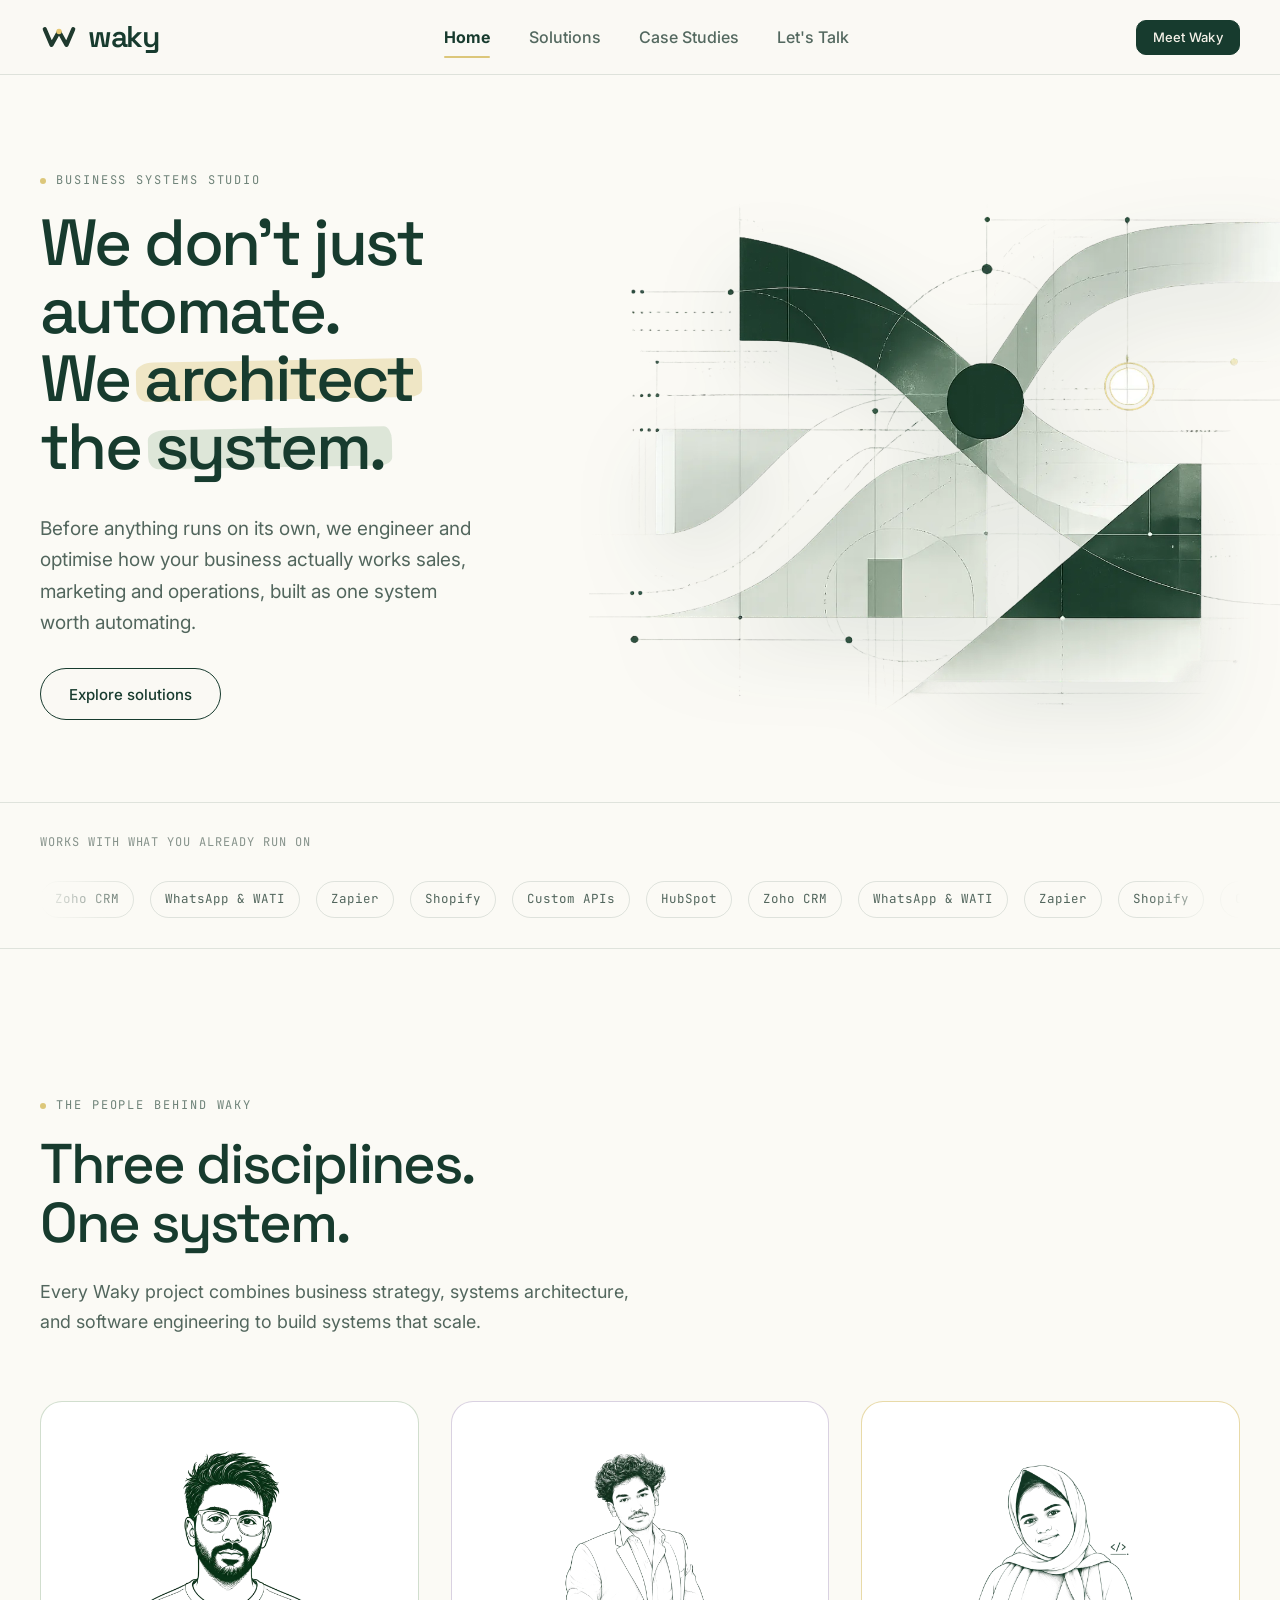
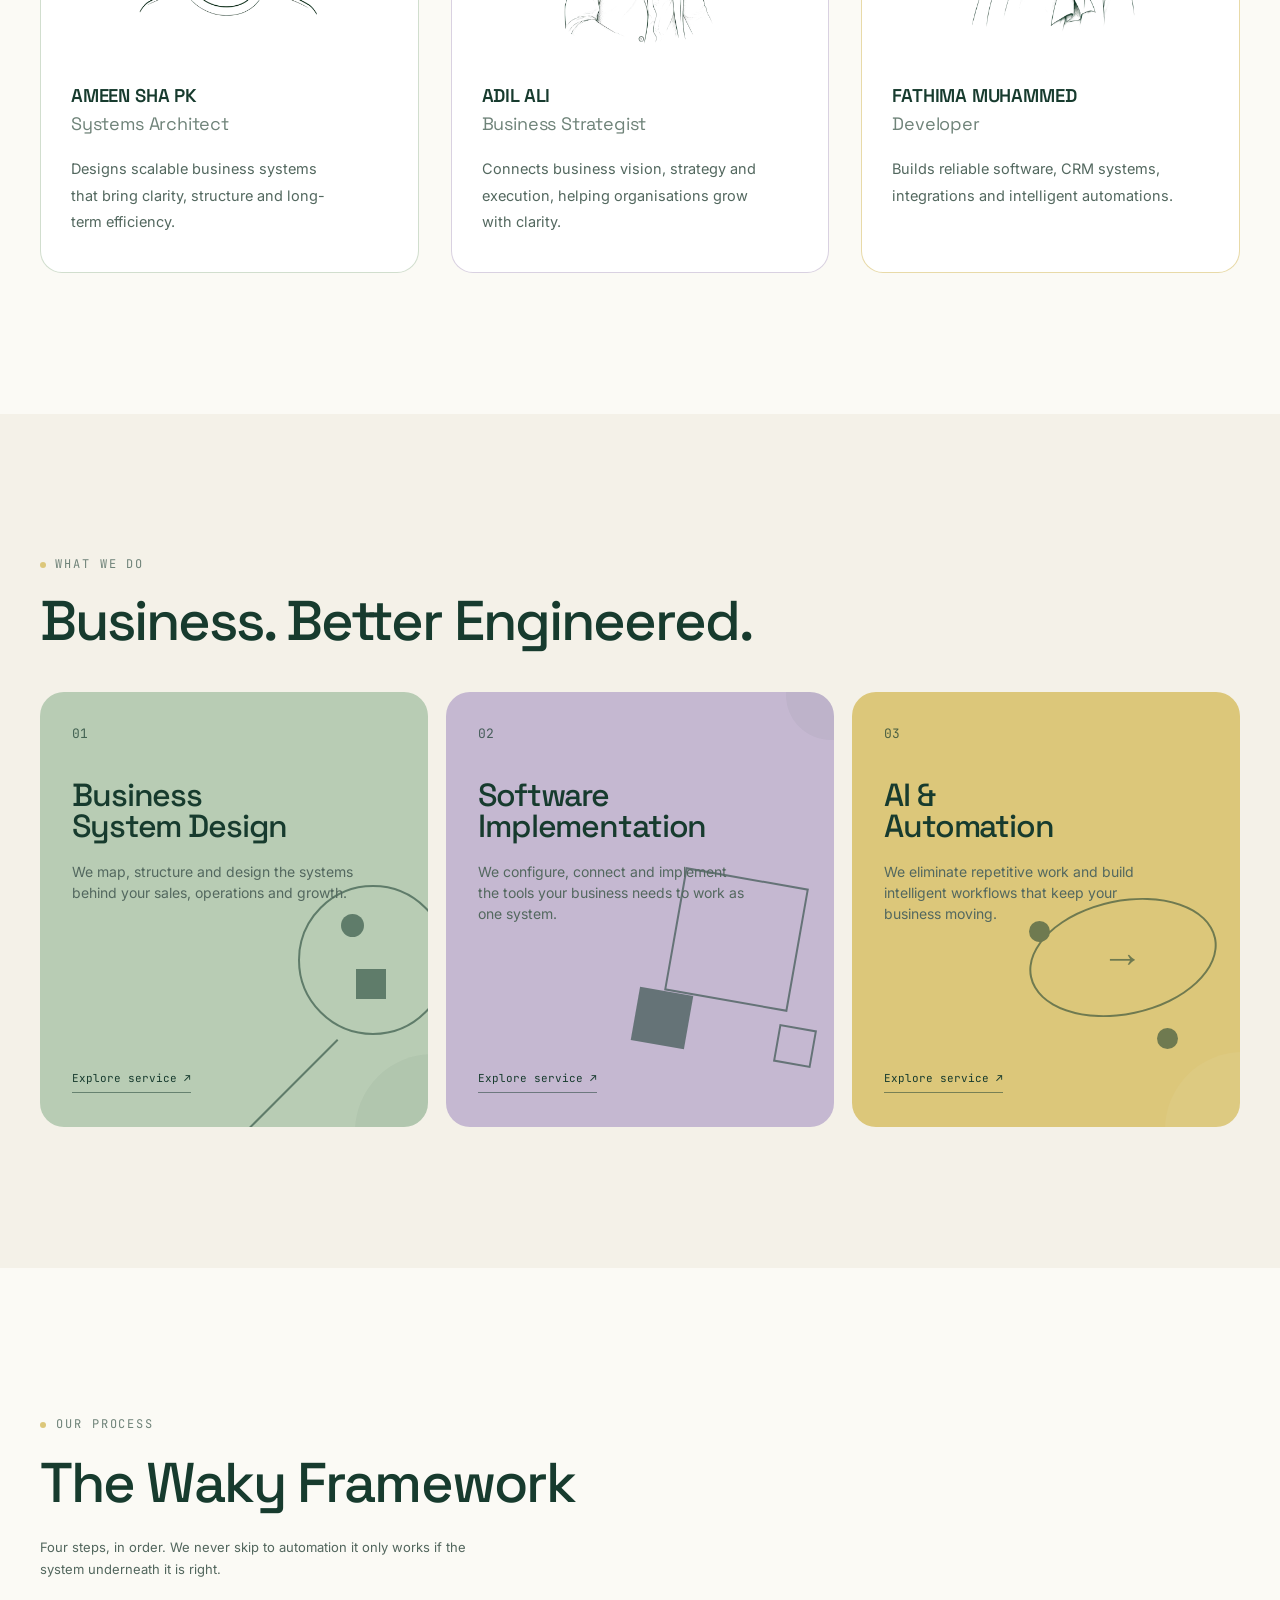
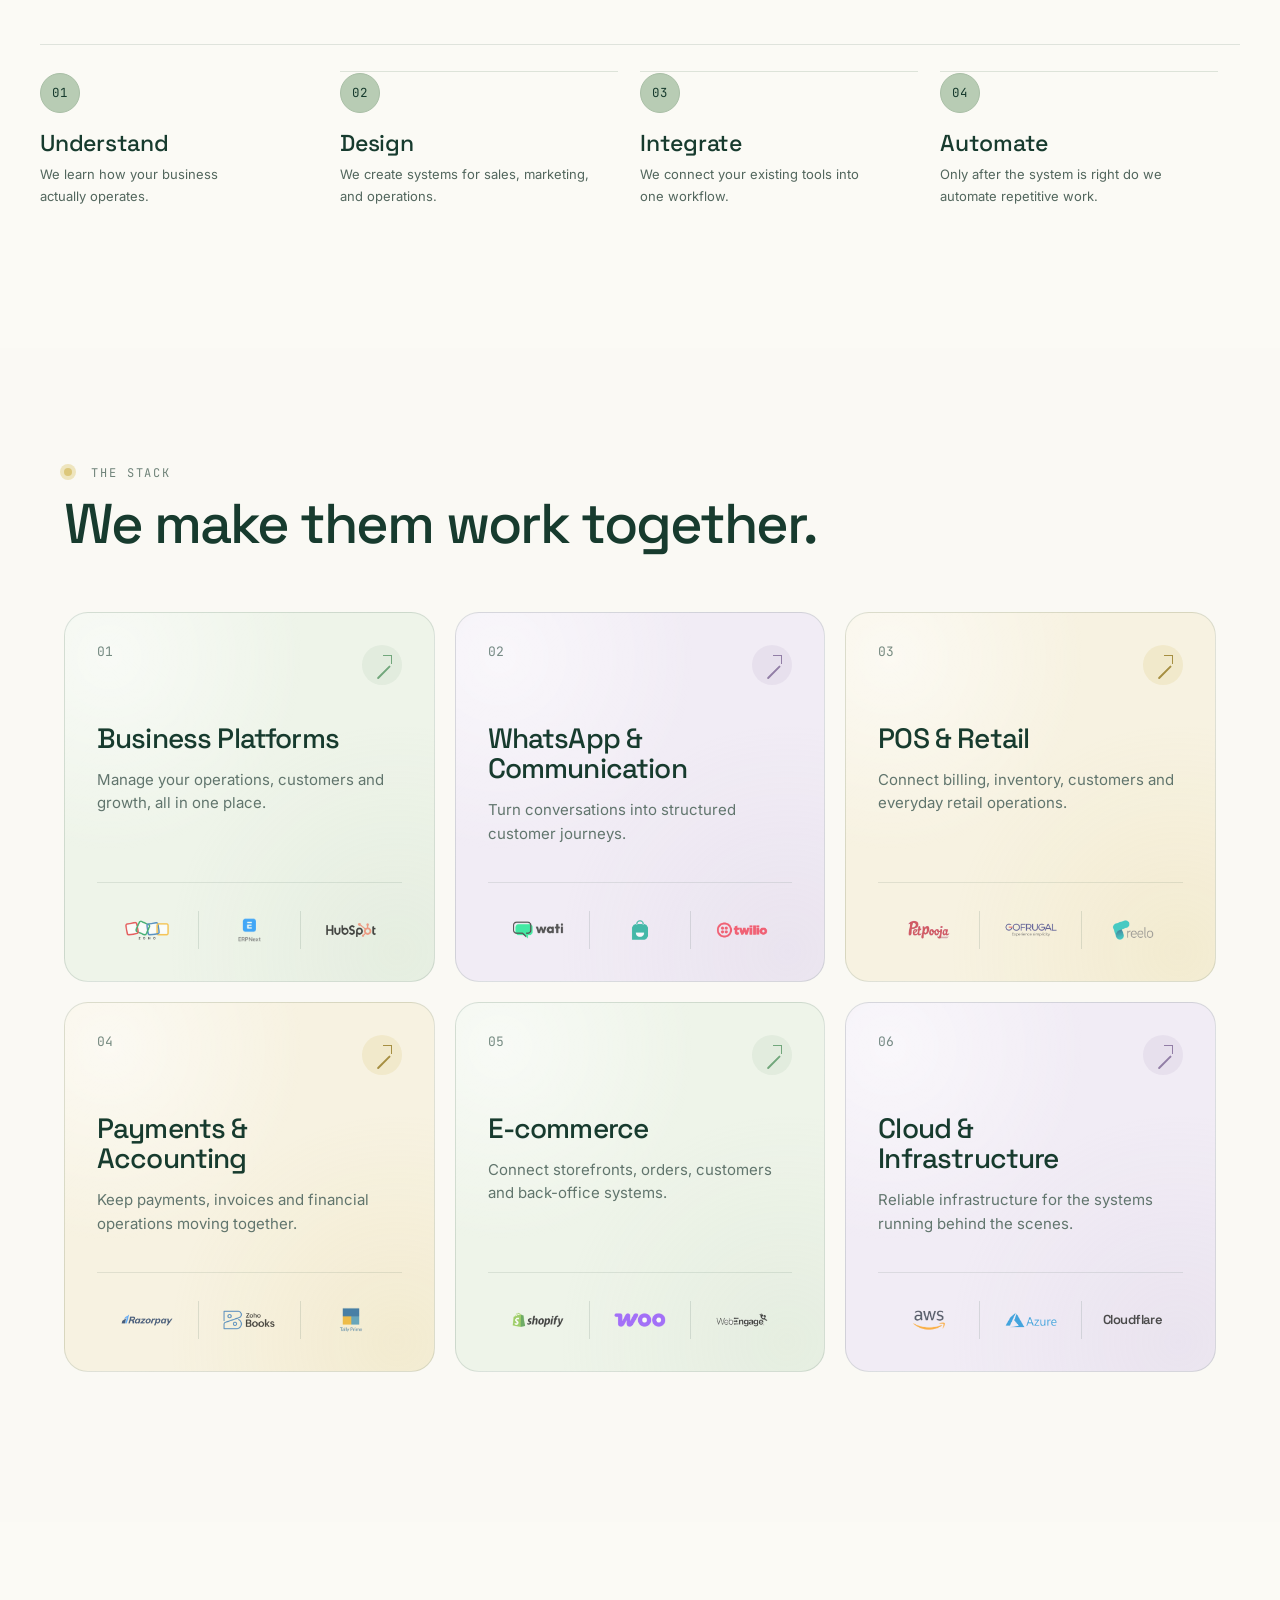
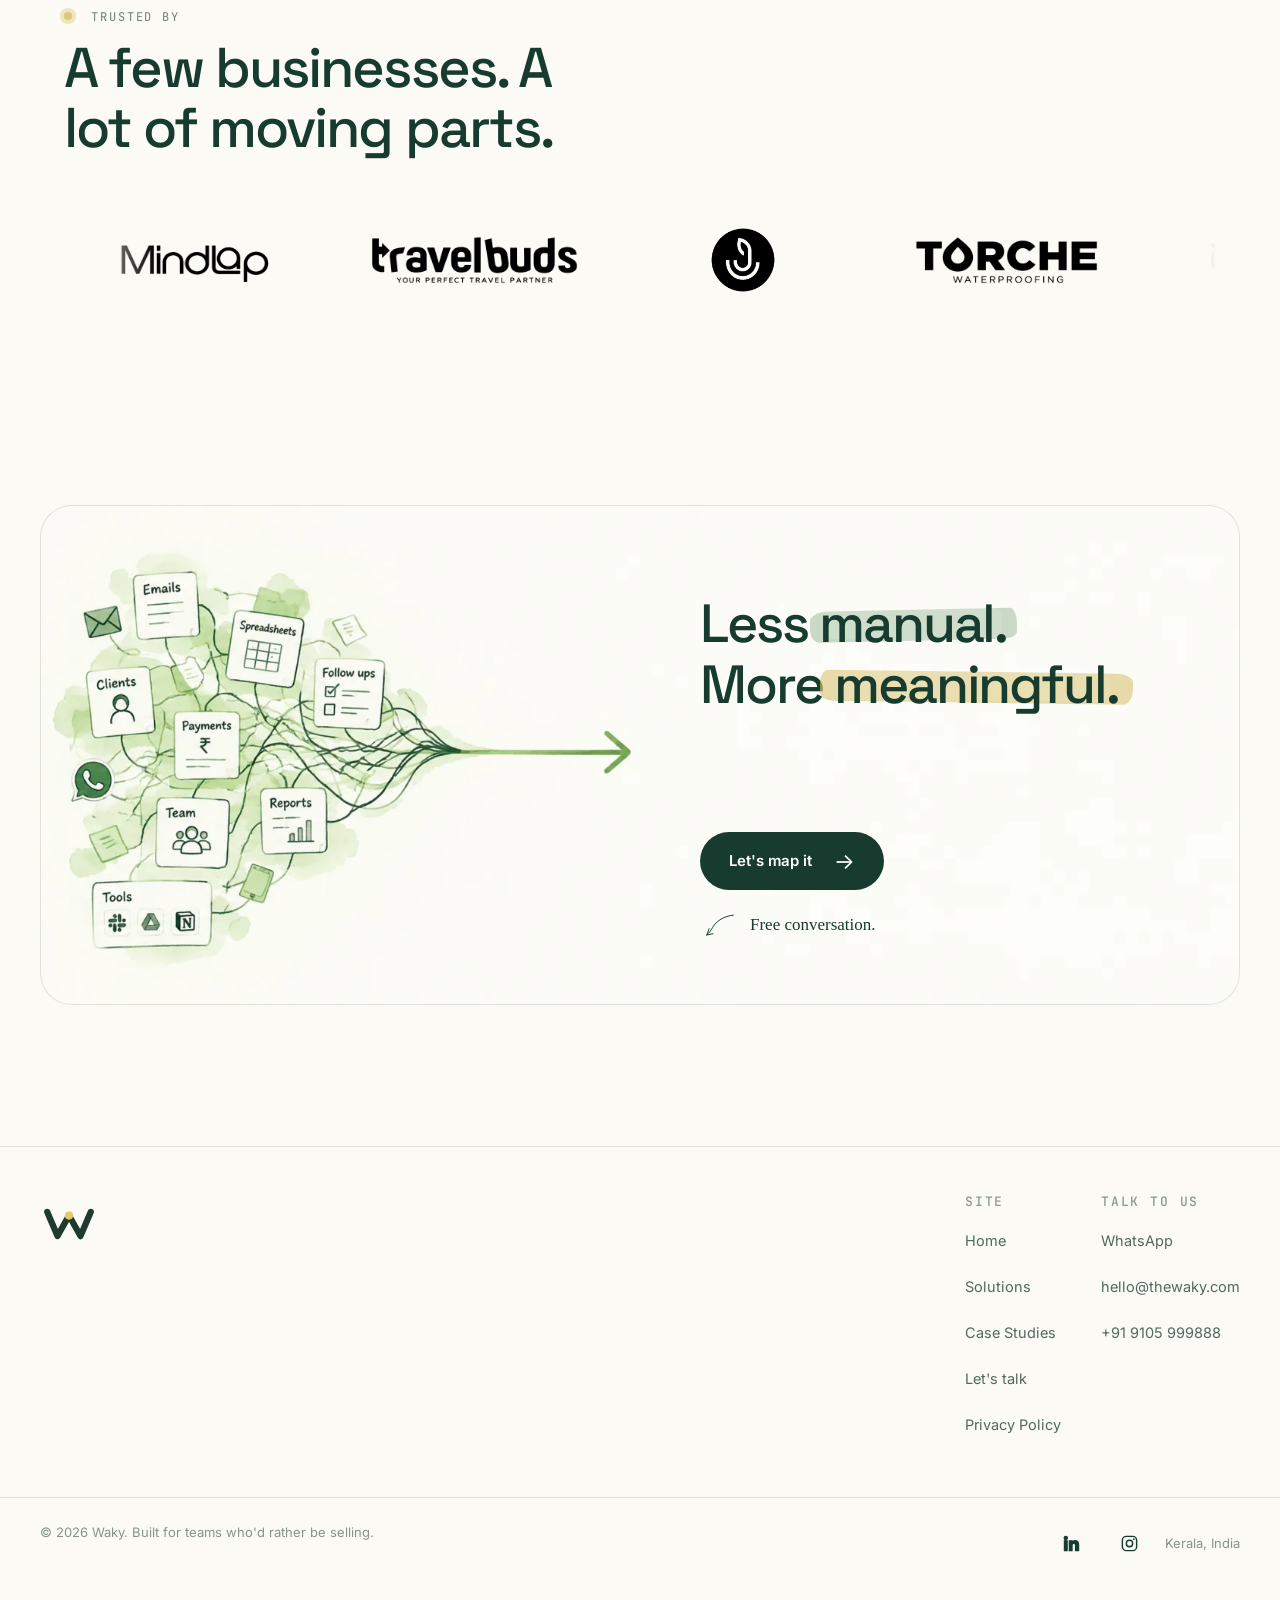
==== index.html @ 1989c5c1 "Use the homepage header and footer on every page Case Studies, Services, the WhatsApp page and the s" ====
<!DOCTYPE html>
<html lang="en">

<head>
<meta charset="UTF-8">
<meta name="viewport" content="width=device-width, initial-scale=1.0">

<title>Waky | Sales & Business Automation</title>

<meta name="description"
content="Waky designs CRM, WhatsApp and workflow automation systems that connect sales, operations and finance.">

<link rel="canonical" href="https://thewaky.com/">
<meta name="theme-color" content="#FCFBF7">
<meta property="og:type" content="website">
<meta property="og:site_name" content="Waky">
<meta property="og:title" content="Waky | Sales & Business Automation">
<meta property="og:description" content="Waky designs CRM, WhatsApp and workflow automation systems that connect sales, operations and finance.">
<meta property="og:url" content="https://thewaky.com/">
<meta property="og:image" content="https://thewaky.com/abc.webp">
<meta name="twitter:card" content="summary_large_image">
<link rel="icon" type="image/svg+xml" href="logo.svg">

<link rel="preconnect" href="https://fonts.googleapis.com">

<link href="https://fonts.googleapis.com/css2?family=Space+Grotesk:wght@500;600;700&family=Inter:wght@400;500;600&family=JetBrains+Mono:wght@400;500&display=swap"
rel="stylesheet">

<link rel="stylesheet" href="styles.css">

<script type="application/ld+json">
{
  "@context": "https://schema.org",
  "@type": "WebSite",
  "name": "Waky",
  "url": "https://thewaky.com/"
}
</script>

<script type="application/ld+json">
{
  "@context": "https://schema.org",
  "@type": "Organization",
  "name": "Waky",
  "url": "https://thewaky.com/",
  "logo": "https://thewaky.com/logo.svg"
}
</script>

<script async src="https://www.googletagmanager.com/gtag/js?id=G-2G8WQ6XJQY"></script>
<script>
  window.dataLayer = window.dataLayer || [];
  function gtag(){dataLayer.push(arguments);}
  gtag('js', new Date());
  gtag('config', 'G-2G8WQ6XJQY');
</script>
</head>


<body>

<header class="site">

  <div class="wrap nav">

    <a href="index.html" class="brand">

      <svg viewBox="0 0 48 48">

        <path
          d="M6 14 L14.5 34 L24 17 L33.5 34 L42 14"
          fill="none"
          stroke="#1F3A2E"
          stroke-width="5.2"
          stroke-linecap="round"
          stroke-linejoin="round"
        />

        <circle
          cx="24"
          cy="17"
          r="3.4"
          fill="#E7C873"
        />

      </svg>

      <span>waky</span>

    </a>


    <nav class="nav-links" aria-label="Main navigation">

      <a href="index.html">Home</a>

      <a href="services.html">Solutions</a>
      <a href="case-studies.html">Case Studies</a>

      <a href="contact.html">Let's Talk</a>

    </nav>


    <div class="nav-cta">

      <a
        class="btn btn-primary btn-sm"
        href="contact.html"
      >
        Meet Waky
      </a>

    </div>

  </div>

</header>


<main>


<!-- HERO -->

<section class="hero">

  <div class="wrap hero-grid">

    <div>

      <div class="eyebrow">
        Business systems studio
      </div>


      <h1 class="hero-title">
  We don’t just<br>
  automate.<br>
  We <span class="paint paint-yellow">architect</span> the<br>
  <span class="paint paint-green">system.</span>
</h1>



      <p class="lede">

        Before anything runs on its own, we engineer and optimise how your
        business actually works  sales, marketing and operations, built as
        one system worth automating.

      </p>


      <div class="hero-actions">

        <a
          class="btn btn-primary"
          href="services.html"
        >
          Explore solutions
        </a>

      </div>

    </div>


    <div class="hero-art">

      <img
        src="abc.webp"
        alt="Business Systems Blueprint" width="1200" height="893" fetchpriority="high">

    </div>

  </div>

</section>



<!-- TOOLS STRIP -->

<div class="strip">

  <div class="wrap strip-inner">

    <span class="strip-label">
      Works with what you already run on
    </span>


    <div class="logo-strip">

      <div class="logo-track">

        <span class="pill">Zoho CRM</span>
        <span class="pill">WhatsApp &amp; WATI</span>
        <span class="pill">Zapier</span>
        <span class="pill">Shopify</span>
        <span class="pill">Custom APIs</span>
        <span class="pill">HubSpot</span>

        <span class="pill">Zoho CRM</span>
        <span class="pill">WhatsApp &amp; WATI</span>
        <span class="pill">Zapier</span>
        <span class="pill">Shopify</span>
        <span class="pill">Custom APIs</span>
        <span class="pill">HubSpot</span>

      </div>

    </div>

  </div>

</div>


<!-- TEAM -->

<section>

  <div class="wrap">

    <div class="section-head">

      <div class="eyebrow">
        The people behind Waky
      </div>


      <h2>
        Three disciplines.
        <br>
        One system.
      </h2>


      <p>
        Every Waky project combines business strategy, systems architecture,
        and software engineering to build systems that scale.
      </p>

    </div>


    <div class="cards-3">


      <div class="card">

        <div class="avatar">

          <img
            src="ameen archi.webp"
            alt="Ameen Sha PK" width="800" height="800" loading="lazy" decoding="async">

        </div>

        <h3>AMEEN SHA PK</h3>

        <h4>Systems Architect</h4>

        <p>
          Designs scalable business systems that bring clarity,
          structure and long-term efficiency.
        </p>

      </div>



      <div class="card">

        <div class="avatar">

          <img
            src="ADHIL.webp"
            alt="Adhil Ali" width="800" height="800" loading="lazy" decoding="async">

        </div>

        <h3>ADIL ALI</h3>

        <h4>Business Strategist</h4>

        <p>
          Connects business vision, strategy and execution,
          helping organisations grow with clarity.
        </p>

      </div>



      <div class="card">

        <div class="avatar">

          <img
            src="Fathimadev.webp"
            alt="Fathima Muhammed"
            style="transform:scale(1.08);" width="800" height="800" loading="lazy" decoding="async">

        </div>

        <h3>FATHIMA MUHAMMED</h3>

        <h4>Developer</h4>

        <p>
          Builds reliable software, CRM systems,
          integrations and intelligent automations.
        </p>

      </div>


    </div>

  </div>

</section>


  <!-- WAKY SERVICES -->
<section id="waky-services">

  <div class="waky-services-wrap">

    <div class="waky-services-intro">
      <div class="waky-services-eyebrow">
        <span></span>
        WHAT WE DO
      </div>

      <h2>Business. Better Engineered.</h2>
    </div>


    <div class="waky-services-grid">

      <!-- 01 -->
      <a href="services.html#system-design"
         class="waky-service-card waky-service-green">

        <div class="waky-service-number">01</div>

        <div class="waky-service-content">
          <h3>Business<br>System Design</h3>

          <p>
            We map, structure and design the systems
            behind your sales, operations and growth.
          </p>

          <span class="waky-service-link">
            Explore service ↗
          </span>
        </div>

        <div class="waky-service-art">
          <i class="waky-circle"></i>
          <i class="waky-circle-dot"></i>
          <i class="waky-square waky-square-one"></i>
          <i class="waky-line waky-line-one"></i>
          <i class="waky-corner-circle"></i>
        </div>

      </a>


      <!-- 02 -->
      <a href="services.html#software"
         class="waky-service-card waky-service-purple">

        <div class="waky-service-number">02</div>

        <div class="waky-service-content">
          <h3>Software<br>Implementation</h3>

          <p>
            We configure, connect and implement the
            tools your business needs to work as one system.
          </p>

          <span class="waky-service-link">
            Explore service ↗
          </span>
        </div>

        <div class="waky-service-art">
          <i class="waky-outline-square"></i>
          <i class="waky-filled-square"></i>
          <i class="waky-small-outline"></i>
          <i class="waky-purple-circle"></i>
        </div>

      </a>


      <!-- 03 -->
      <a href="services.html#automation"
         class="waky-service-card waky-service-gold">

        <div class="waky-service-number">03</div>

        <div class="waky-service-content">
          <h3>AI &amp;<br>Automation</h3>

          <p>
            We eliminate repetitive work and build
            intelligent workflows that keep your business moving.
          </p>

          <span class="waky-service-link">
            Explore service ↗
          </span>
        </div>

        <div class="waky-service-art">
          <i class="waky-orbit"></i>
          <i class="waky-orbit-dot-one"></i>
          <i class="waky-orbit-dot-two"></i>
          <i class="waky-arrow">→</i>
          <i class="waky-gold-corner"></i>
        </div>

      </a>

    </div>

  </div>

</section>

<!-- PROCESS -->

<section class="framework-section">

  <div class="wrap">

    <div class="section-head">

      <div class="eyebrow">
        Our process
      </div>

      <h2>
        The Waky Framework
      </h2>

      <p>
        Four steps, in order. We never skip to automation  
        it only works if the system underneath it is right.
      </p>

    </div>


    <div class="framework-row">


      <div class="fw-step">

        <div class="fw-num">01</div>

        <h3>Understand</h3>

        <p>
          We learn how your business actually operates.
        </p>

      </div>


      <div class="fw-step">

        <div class="fw-num">02</div>

        <h3>Design</h3>

        <p>
          We create systems for sales, marketing, and operations.
        </p>

      </div>


      <div class="fw-step">

        <div class="fw-num">03</div>

        <h3>Integrate</h3>

        <p>
          We connect your existing tools into one workflow.
        </p>

      </div>


      <div class="fw-step">

        <div class="fw-num">04</div>

        <h3>Automate</h3>

        <p>
          Only after the system is right do we automate repetitive work.
        </p>

      </div>


    </div>

  </div>

</section>



<!-- =========================================================
     THE STACK
     ========================================================= -->

<section class="stack-section">

  <div class="wrap">

    <!-- Section heading -->
    <div class="stack-heading">

      <p class="stack-eyebrow">
        THE STACK
      </p>

      <h2>
        We make them work together. 
      </h2>

    </div>


    <!-- Cards -->
    <div class="stack-grid">


      <!-- =====================================================
           01   BUSINESS PLATFORMS
           ===================================================== -->

      <article class="stack-card stack-card-green">

        <a class="stack-card-link" href="business-apps.html" aria-label="Explore Business Platforms"></a>

        <div class="stack-card-top">

          <span class="stack-number">
            01
          </span>

          <span class="stack-doodle" aria-hidden="true"></span>

        </div>


        <div class="stack-card-content">

          <h3>
            Business Platforms
          </h3>

          <p>
            Manage your operations, customers and growth,  all in one place.
          </p>

        </div>


        <div class="stack-logos">

          <div class="stack-logo">
            <img
              src="assets/zoho-logo.webp"
              alt="Zoho" width="400" height="200" loading="lazy" decoding="async">
          </div>

          <div class="stack-logo">
            <img
              src="assets/erpnext-logo.webp"
              alt="ERPNext" width="400" height="200" loading="lazy" decoding="async">
          </div>

          <div class="stack-logo">
            <img
              src="assets/hubspot-logo.webp"
              alt="HubSpot" width="400" height="200" loading="lazy" decoding="async">
          </div>

        </div>

      </article>



      <!-- =====================================================
           02   WHATSAPP & COMMUNICATION
           ===================================================== -->

      <article class="stack-card stack-card-lavender">

        <a class="stack-card-link" href="whatsapp-automation.html" aria-label="Explore WhatsApp and Communication"></a>

        <div class="stack-card-top">

          <span class="stack-number">
            02
          </span>

          <span class="stack-doodle" aria-hidden="true"></span>

        </div>


        <div class="stack-card-content">

          <h3>
            WhatsApp &amp;<br>
            Communication
          </h3>

          <p>
            Turn conversations into structured customer journeys.
          </p>

        </div>


        <div class="stack-logos">

          <div class="stack-logo">
            <img
              src="assets/wati.webp"
              alt="WATI" width="400" height="200" loading="lazy" decoding="async">
          </div>

          <div class="stack-logo">
            <img
              src="assets/interakt.webp"
              alt="Interakt" width="400" height="200" loading="lazy" decoding="async">
          </div>

          <div class="stack-logo">
            <img
              src="assets/twilio.webp"
              alt="Twilio" width="400" height="200" loading="lazy" decoding="async">
          </div>

        </div>

      </article>



      <!-- =====================================================
           03   POS & RETAIL
           ===================================================== -->

      <article class="stack-card stack-card-gold">

        <a class="stack-card-link" href="business-apps.html" aria-label="Explore POS and Retail"></a>

        <div class="stack-card-top">

          <span class="stack-number">
            03
          </span>

          <span class="stack-doodle" aria-hidden="true"></span>

        </div>


        <div class="stack-card-content">

          <h3>
            POS &amp; Retail
          </h3>

          <p>
            Connect billing, inventory, customers and everyday retail operations.
          </p>

        </div>


        <div class="stack-logos">

          <div class="stack-logo">
            <img
              src="assets/petpooja.webp"
              alt="Petpooja" width="400" height="200" loading="lazy" decoding="async">
          </div>

          <div class="stack-logo">
            <img
              src="assets/gofrugal.webp"
              alt="GoFrugal" width="400" height="200" loading="lazy" decoding="async">
          </div>

          <div class="stack-logo">
            <img
              src="assets/reelo.webp"
              alt="Reelo" width="400" height="200" loading="lazy" decoding="async">
          </div>

        </div>

      </article>



      <!-- =====================================================
           04   PAYMENTS & ACCOUNTING
           ===================================================== -->

      <article class="stack-card stack-card-gold">

        <a class="stack-card-link" href="finance-accounting.html" aria-label="Explore Payments and Accounting"></a>

        <div class="stack-card-top">

          <span class="stack-number">
            04
          </span>

          <span class="stack-doodle" aria-hidden="true"></span>

        </div>


        <div class="stack-card-content">

          <h3>
            Payments &amp;<br>
            Accounting
          </h3>

          <p>
            Keep payments, invoices and financial operations moving together.
          </p>

        </div>


        <div class="stack-logos">

          <div class="stack-logo">
            <img
              src="assets/razorpay.webp"
              alt="Razorpay" width="400" height="200" loading="lazy" decoding="async">
          </div>

          <div class="stack-logo">
            <img
              src="assets/zohobooks.webp"
              alt="Zoho Books" width="400" height="200" loading="lazy" decoding="async">
          </div>

          <div class="stack-logo">
            <img
              src="assets/tallyprime.webp"
              alt="TallyPrime" width="400" height="200" loading="lazy" decoding="async">
          </div>

        </div>

      </article>



      <!-- =====================================================
           05   E-COMMERCE
           ===================================================== -->

      <article class="stack-card stack-card-green">

        <a class="stack-card-link" href="business-apps.html" aria-label="Explore E-commerce"></a>

        <div class="stack-card-top">

          <span class="stack-number">
            05
          </span>

          <span class="stack-doodle" aria-hidden="true"></span>

        </div>


        <div class="stack-card-content">

          <h3>
            E-commerce
          </h3>

          <p>
            Connect storefronts, orders, customers and back-office systems.
          </p>

        </div>


        <div class="stack-logos">

          <div class="stack-logo">
            <img
              src="assets/shopify.webp"
              alt="Shopify" width="400" height="200" loading="lazy" decoding="async">
          </div>

          <div class="stack-logo">
            <img
              src="assets/woo.webp"
              alt="Woo" width="400" height="200" loading="lazy" decoding="async">
          </div>

          <div class="stack-logo">
            <img
              src="assets/webengage.webp"
              alt="WebEngage" width="400" height="200" loading="lazy" decoding="async">
          </div>

        </div>

      </article>



      <!-- =====================================================
           06   CLOUD & INFRASTRUCTURE
           ===================================================== -->

      <article class="stack-card stack-card-lavender">

        <a class="stack-card-link" href="integrations-apis.html" aria-label="Explore Cloud and Infrastructure"></a>

        <div class="stack-card-top">

          <span class="stack-number">
            06
          </span>

          <span class="stack-doodle" aria-hidden="true"></span>

        </div>


        <div class="stack-card-content">

          <h3>
            Cloud &amp;<br>
            Infrastructure
          </h3>

          <p>
            Reliable infrastructure for the systems running behind the scenes.
          </p>

        </div>


        <div class="stack-logos">

          <div class="stack-logo">
            <img
              src="assets/aws.webp"
              alt="AWS" width="400" height="200" loading="lazy" decoding="async">
          </div>

          <div class="stack-logo">
            <img
              src="assets/azure.webp"
              alt="Microsoft Azure" width="400" height="200" loading="lazy" decoding="async">
          </div>

          <div class="stack-logo">
            <span class="stack-logo-cloudflare">Cloudflare</span>
          </div>

        </div>

      </article>

    </div>

  </div>

</section>


<!-- TRUSTED BUSINESSES -->

<section class="trusted-section">

  <div class="wrap">

    <p class="trusted-label">
  TRUSTED BY
</p>

<h2 class="trusted-title">
  A few businesses. A lot of moving parts.
</h2>

    <div class="logo-marquee">

      

       
        <div class="logo-track">

  <div class="client-logo">
    <img src="assets/mindlap.webp" alt="Mindlap" width="400" height="133" loading="lazy" decoding="async">
  </div>

  <div class="client-logo">
    <img src="assets/tarvel buds.webp" alt="Travel Buds" width="400" height="133" loading="lazy" decoding="async">
  </div>
  <div class="client-logo">
    <img src="assets/cafelogo.webp" alt="Cafe" width="400" height="133" loading="lazy" decoding="async">
  </div>

  <div class="client-logo">
    <img src="assets/torche_colour.webp" alt="Torche Waterproofing" width="400" height="133" loading="lazy" decoding="async">
  </div>

  <div class="client-logo">
    <img src="assets/brand_hackers.webp" alt="Brand Hackers" width="400" height="133" loading="lazy" decoding="async">
  </div>

  <div class="client-logo">
    <img src="assets/mindlap.webp" alt="Mindlap" width="400" height="133" loading="lazy" decoding="async">
  </div>

  <div class="client-logo">
    <img src="assets/tarvel buds.webp" alt="Travel Buds" width="400" height="133" loading="lazy" decoding="async">
  </div>
  <div class="client-logo">
    <img src="assets/cafelogo.webp" alt="Cafe" width="400" height="133" loading="lazy" decoding="async">
  </div>

  <div class="client-logo">
    <img src="assets/torche_colour.webp" alt="Torche Waterproofing" width="400" height="133" loading="lazy" decoding="async">
  </div>

  <div class="client-logo">
    <img src="assets/brand_hackers.webp" alt="Brand Hackers" width="400" height="133" loading="lazy" decoding="async">
  </div>


</div> 

      </div>

    </div>

</section>

<!-- CTA -->

<section class="cta-section">
  <div class="wrap">

    <div class="cta-card">

      <div class="cta-content">

        <h2 class="cta-title">
          <span>Less <em class="highlight-green">manual.</em></span>
          <span>More <em class="highlight-yellow">meaningful.</em></span>
        </h2>

        <div class="cta-bottom">

          <a href="contact.html" class="cta-action">
            <span>Let's map it</span>
            <span class="cta-arrow-text">→</span>
          </a>

          <div class="cta-meta">
            <svg class="cta-meta-arrow"
                 viewBox="0 0 60 45"
                 aria-hidden="true">
              <path d="M52 5 C35 7, 22 15, 15 27 C12 32, 10 36, 5 40"></path>
              <path d="M5 40 L16 38"></path>
              <path d="M5 40 L9 29"></path>
            </svg>

            <span>Free conversation.</span>
          </div>

        </div>

      </div>

    </div>

  </div>
</section>


<!-- =========================================================
     FOOTER
     ========================================================= -->

<footer class="site">

  <!-- Main footer area -->
  <div class="wrap footer-grid">

    <!-- Waky logo -->
    <div class="brand">

      <svg
        viewBox="0 0 48 48"
        width="26"
        height="26"
        aria-label="Waky"
      >
        <path
          d="M6 14 L14.5 34 L24 17 L33.5 34 L42 14"
          fill="none"
          stroke="#1F3A2E"
          stroke-width="5.2"
          stroke-linecap="round"
          stroke-linejoin="round"
        />

        <circle
          cx="24"
          cy="17"
          r="3.4"
          fill="#E7C873"
        />
      </svg>

    </div>


    <!-- Footer navigation -->
    <div class="footer-links">

      <!-- Site links -->
      <div class="footer-col">

        <h4>Site</h4>

        <a href="index.html">Home</a>

        <a href="services.html">Solutions</a>

        <a href="case-studies.html">Case Studies</a>

        <a href="contact.html">Let's talk</a>

        <a href="privacy.html">Privacy Policy</a>

      </div>


      <!-- Contact links -->
      <div class="footer-col">

        <h4>Talk to us</h4>

        <a
          data-wa-button
          data-wa-message="Hi Waky, I'd like to book a free consultation."
        >
          WhatsApp
        </a>

        <a href="mailto:hello@thewaky.com">
          hello@thewaky.com
        </a>

        <a href="tel:+919105999888">
          +91 9105 999888
        </a>

      </div>

    </div>

  </div>


  <!-- =======================================================
       FOOTER BOTTOM
       ======================================================= -->

  <div class="wrap footer-bottom">

    <!-- Copyright -->
    <span>
      © 2026 Waky. Built for teams who'd rather be selling.
    </span>


    <!-- Social links -->
    <div class="footer-socials">

      <!-- LinkedIn -->
      <a
        href="https://www.linkedin.com/company/waky-labs"
        target="_blank"
        rel="noopener noreferrer"
        aria-label="Waky on LinkedIn"
      >

        <svg
          viewBox="0 0 24 24"
          aria-hidden="true"
        >
          <path
            d="M6.5 8.5H3V21h3.5V8.5ZM4.75 3A2.05 2.05 0 1 0 4.75 7.1 2.05 2.05 0 0 0 4.75 3ZM21 13.9c0-3.75-2-5.5-4.65-5.5-2.15 0-3.1 1.18-3.65 2v-1.9H9.2V21h3.5v-6.2c0-1.63.3-3.2 2.33-3.2 2 0 2.02 1.86 2.02 3.3V21H21v-7.1Z"
          />
        </svg>

      </a>


      <!-- Instagram -->
<a
  href="https://www.instagram.com/wakylabs"
  target="_blank"
  rel="noopener noreferrer"
  aria-label="Waky on Instagram"
>
  <svg
    viewBox="0 0 24 24"
    aria-hidden="true"
  >
    <rect
      x="3"
      y="3"
      width="18"
      height="18"
      rx="5"
      fill="none"
      stroke="currentColor"
      stroke-width="1.8"
    />

    <circle
      cx="12"
      cy="12"
      r="4"
      fill="none"
      stroke="currentColor"
      stroke-width="1.8"
    />

    <circle
      cx="17.5"
      cy="6.5"
      r="1.1"
      fill="currentColor"
      stroke="none"
    />
  </svg>
</a>


    <!-- Location -->
    <span>
      Kerala, India
    </span>

  </div>
</footer>


<!-- =========================================================
     WEBSITE SCRIPT
     ========================================================= -->

<script src="script.js"></script>


</body>
</html>
---- styles.css ----
/* =========================================================
    WAKY — HOME + SHARED UI
    
    Services + Footer preserved from approved design
    ========================================================= */

  :root{
    --forest:#173B2E;
    --forest-light:#2F5641;
    --forest-soft:#557367;

    --cream:#F6F2E9;
    --sage:#B8CCB4;
    --sage-deep:#A9BFA6;
    --mauve:#C5B8D1;
    --mauve-soft:#E5DFEA;
    --gold:#DCC77A;
    --gold-soft:#EEE5BE;

    --white:#FFFFFF;
    --ink:#173B2E;
    --ink-soft:#53685F;
    --ink-faint:#87938C;
    --line:#DDE3D9;

    --display:"Space Grotesk","Helvetica Neue",Arial,sans-serif;
    --body:"Inter","Helvetica Neue",Arial,sans-serif;
    --mono:"JetBrains Mono",ui-monospace,monospace;

    --max:1290px;
    --radius:18px;
    --radius-sm:10px;
  }

  *,*::before,*::after{box-sizing:border-box}
  html{scroll-behavior:smooth}

  body{
    margin:0;
    font-family:var(--body);
    color:var(--ink);
    background:#FCFBF7;
    -webkit-font-smoothing:antialiased;
    line-height:1.55;
  }

  img,svg{display:block;max-width:100%}
  button,input,textarea,select{font:inherit}
  a{color:inherit;text-decoration:none}

  h1,h2,h3,h4{
    margin:0 0 .5em;
    font-family:var(--display);
    color:var(--forest);
    letter-spacing:-.01em;
    line-height:1.1;
  }

  p{margin:0 0 1em;color:var(--ink-soft)}

  .wrap{
    width:100%;
    max-width:var(--max);
    margin:0 auto;
    padding:0 32px;
  }

  /* ---------- Eyebrow ---------- */

  .eyebrow{
    display:inline-flex;
    align-items:center;
    gap:10px;
    margin-bottom:18px;
    font-family:var(--mono);
    font-size:12.5px;
    letter-spacing:.14em;
    text-transform:uppercase;
    color:var(--forest-soft);
  }

  .eyebrow::before{
    content:"";
    width:7px;
    height:7px;
    flex:0 0 7px;
    border-radius:50%;
    background:var(--gold);
    box-shadow:0 0 0 4px var(--gold-soft);
  }
  .hero-title .paint{
    position: relative;
    display: inline-block;
    z-index: 0;
  }

  .hero-title .paint::before{
    content:"";
    position:absolute;
    z-index:-1;

    left:-3%;
    right:-3%;
    top:52%;

    height:58%;

    transform:translateY(-50%) rotate(-1deg);

    border-radius:
      18px 8px 13px 10px /
      10px 14px 8px 12px;

    opacity:.65;
  }

  .hero-title .paint-yellow::before{
    background:rgba(220,199,122,.60);
  }

  .hero-title .paint-green::before{
    background:rgba(184,204,180,.70);
  }s


  /* ---------- Navigation ---------- */

  header.site{
    position:sticky;
    top:0;
    z-index:50;
    background:rgba(252,251,247,.90);
    backdrop-filter:blur(12px);
    -webkit-backdrop-filter:blur(12px);
    border-bottom:1px solid var(--line);
  }

  .nav{
    display:flex;
    align-items:center;
    justify-content:space-between;
    padding:24px 0;
  }

  .brand{
    display:flex;
    align-items:center;
    gap:10px;
  }

  .brand svg{
    width:52px;
    height:52px;
    flex-shrink:0;
  }

  .brand span{
    font-family:var(--display);
    font-size:40px;
    font-weight:700;
    line-height:1;
    color:var(--forest);
    letter-spacing:-.05em;
  }

  .nav-links{
    display:flex;
    align-items:center;
    gap:46px;
    font-size:19px;
    font-weight:500;
    color:var(--ink);
  }

  .nav-links a{
    position:relative;
    padding:6px 0;
    color:var(--ink-soft);
    transition:color .2s ease;
  }

  .nav-links a:hover,
  .nav-links a.active{color:var(--forest)}

  .nav-links a.active{font-weight:700}

  .nav-links a.active::after{
    content:"";
    position:absolute;
    left:0;
    right:0;
    bottom:-8px;
    height:2px;
    border-radius:2px;
    background:var(--gold);
  }

  /* ---------- Links ---------- */

  .cta-actions{
    display:flex;
    justify-content:center;
    gap:14px;
    flex-wrap:wrap;
    margin-top:28px;
  }

  .text-link{
    font-size:18px;
    font-weight:600;
    color:var(--forest);
    transition:opacity .2s ease;
  }

  .text-link:hover{opacity:.65}

  /* ---------- Hero ---------- */

  .hero{padding:84px 0 40px}

  .hero-grid{
    display:grid;
    grid-template-columns:.85fr 1.15fr;
    gap:32px;
    align-items:center;
  }

  .hero-grid>:first-child{transform:translateX(-30px)}

  .hero h1{
    max-width:none;
    font-size:clamp(36px,4.6vw,56px);
    font-weight:600;
    letter-spacing:-.02em;
  }

  .hero .lede{
    max-width:460px;
    margin-bottom:30px;
    font-size:17.5px;
  }

  .hero-actions{
    display:flex;
    gap:14px;
    flex-wrap:wrap;
    margin-bottom:34px;
  }

  .hero-note{
    font-family:var(--mono);
    font-size:12.5px;
    color:var(--ink-faint);
  }

  .hero-art{
    display:flex;
    justify-content:center;
    max-width:none;
  }

  .hero-art img{
    width:120%;
    max-width:none;
    height:auto;
    transform:translateX(40px);
  }

  .hero-actions .btn:nth-child(2){border-color:rgba(197,184,209,.72)}

  .hero-actions .btn:nth-child(2):hover{
    background:rgba(197,184,209,.14);
    border-color:var(--mauve);
  }

  /* ---------- Flow ---------- */

  .flow-card{
    position:relative;
    overflow:hidden;
    padding:30px;
    background:var(--sage);
    border:1px solid var(--sage-deep);
    border-radius:24px;
  }

  .flow-card::before{
    content:"";
    position:absolute;
    inset:0;
    background:radial-gradient(600px 260px at 90% -10%,rgba(220,199,122,.24),transparent 60%);
    pointer-events:none;
  }

  .flow-title{
    position:relative;
    z-index:1;
    margin-bottom:18px;
    font-family:var(--mono);
    font-size:11.5px;
    letter-spacing:.1em;
    text-transform:uppercase;
    color:var(--forest-soft);
  }

  .flow-path{position:relative;z-index:1}

  .flow-node{
    display:flex;
    align-items:center;
    gap:12px;
    margin-bottom:14px;
    padding:13px 16px;
    background:var(--white);
    border:1px solid var(--sage-deep);
    border-radius:var(--radius-sm);
    color:var(--forest);
    font-size:14px;
    font-weight:600;
    box-shadow:0 2px 10px rgba(31,58,46,.05);
  }

  .flow-node .dot{
    width:9px;
    height:9px;
    flex-shrink:0;
    border-radius:50%;
    background:var(--forest-soft);
  }

  .flow-node.win .dot{background:var(--gold)}

  .flow-node .tag{
    margin-left:auto;
    font-family:var(--mono);
    font-size:11px;
    font-weight:500;
    color:var(--ink-faint);
  }

  .flow-link{
    width:1.5px;
    height:18px;
    margin:0 0 0 20px;
    background:repeating-linear-gradient(var(--sage-deep) 0 4px,transparent 4px 8px);
  }

  .flow-node.wa{
    background:var(--forest);
    color:var(--white);
    border-color:var(--forest);
  }

  .flow-node.wa .tag{color:var(--sage);opacity:.75}

  .pulse{
    width:6px;
    height:6px;
    border-radius:50%;
    background:var(--gold);
    animation:pulse 1.8s ease-in-out infinite;
  }

  @keyframes pulse{
    0%,100%{transform:scale(1);opacity:1}
    50%{transform:scale(1.7);opacity:.35}
  }

  /* ---------- Tools ---------- */

  .strip{
    padding:30px 0;
    border-top:1px solid var(--line);
    border-bottom:1px solid var(--line);
  }

  .strip-inner{
    display:flex;
    align-items:center;
    justify-content:space-between;
    gap:28px;
    flex-wrap:wrap;
  }

  .strip-label{
    font-family:var(--mono);
    font-size:12px;
    letter-spacing:.08em;
    text-transform:uppercase;
    color:var(--ink-faint);
  }

  .pill-row{display:flex;gap:10px;flex-wrap:wrap}

  .pill{
    padding:7px 14px;
    border:1px solid var(--line);
    border-radius:999px;
    font-family:var(--mono);
    font-size:12.5px;
    color:var(--ink-soft);
    background:rgba(255,255,255,.32);
    transition:transform .2s ease,background .2s ease,border-color .2s ease;
  }

  .pill:hover{transform:translateY(-1px)}

  .pill-row .pill:nth-child(3n+1){
    background:rgba(184,204,180,.18);
    border-color:rgba(169,191,166,.65);
  }

  .pill-row .pill:nth-child(3n+2){
    background:rgba(197,184,209,.15);
    border-color:rgba(197,184,209,.58);
  }

  .pill-row .pill:nth-child(3n){
    background:rgba(220,199,122,.14);
    border-color:rgba(220,199,122,.56);
  }

  /* ---------- Sections ---------- */

  section{padding:92px 0}

  .section-head{
    max-width:620px;
    margin-bottom:52px;
  }

  .section-head h2{
    font-size:clamp(40px,5vw,54px);
    line-height:1.1;
  }

  /* ---------- Team / cards ---------- */

  .cards-3{
    display:grid;
    grid-template-columns:repeat(3,1fr);
    gap:32px;
    margin-top:56px;
  }

  .card{
    padding:36px 30px;
    border:1px solid var(--line);
    border-radius:24px;
    background:rgba(255,255,255,.16);
    transition:border-color .25s ease,transform .25s ease,background .25s ease;
  }

  .card:hover{
    border-color:var(--sage-deep);
    background:rgba(255,255,255,.34);
    transform:translateY(-3px);
  }

  .card h3{
    margin:0 0 8px;
    font-size:18.5px;
  }

  .card h4{
    margin-bottom:22px;
    font-size:18px;
    font-weight:500;
    color:var(--ink-soft);
  }

  .card p{
    margin-bottom:0;
    font-size:14.5px;
    line-height:1.85;
    color:var(--ink-soft);
  }

  .avatar{
    display:flex;
    align-items:center;
    justify-content:center;
    width:220px;
    height:220px;
    margin:0 auto 28px;
    overflow:hidden;
    border-radius:50%;
  }

  .avatar img{
    display:block;
    width:100%;
    height:100%;
    object-fit:cover;
  }

  .cards-3 .card:nth-child(1){
    border-color:rgba(184,204,180,.65);
  }

  .cards-3 .card:nth-child(2){
    border-color:rgba(197,184,209,.65);
  }

  .cards-3 .card:nth-child(3){
    border-color:rgba(220,199,122,.65);
  }

  /* ---------- Dark showcase ---------- */
  /* ---------- Dark showcase ---------- */

  .showcase{
    padding:72px;
    background:var(--forest);
    color:var(--white);
    border-radius:28px;
  }

  .showcase h2{color:var(--white)}
  .showcase .section-head p{color:rgba(255,255,255,.68)}

  .showcase-grid{
    display:grid;
    grid-template-columns:.9fr 1.1fr;
    gap:50px;
    align-items:center;
  }

  .stage-row{
    display:flex;
    align-items:center;
    gap:16px;
    flex-wrap:wrap;
  }

  .stage{
    padding:9px 16px;
    border:1px solid rgba(255,255,255,.22);
    border-radius:999px;
    font-family:var(--mono);
    font-size:12.5px;
    color:rgba(255,255,255,.85);
  }

  .stage.active{
    background:var(--gold);
    color:var(--forest);
    border-color:var(--gold);
    font-weight:700;
  }

  .arrow{color:rgba(255,255,255,.35)}

  .mini-list{
    display:flex;
    flex-direction:column;
    gap:16px;
    margin-top:30px;
  }

  .mini-item{
    display:flex;
    align-items:flex-start;
    gap:14px;
  }

  .mini-item .num{
    display:flex;
    align-items:center;
    justify-content:center;
    width:26px;
    height:26px;
    flex-shrink:0;
    border:1px solid rgba(255,255,255,.25);
    border-radius:50%;
    font-family:var(--mono);
    font-size:12px;
    color:var(--gold);
  }

  .mini-item p{
    margin:0;
    font-size:14.5px;
    color:rgba(255,255,255,.7);
  }

  .mini-item strong{
    display:block;
    margin-bottom:2px;
    font-family:var(--display);
    font-weight:600;
    color:var(--white);
  }

  /* ---------- CTA ---------- */

  .cta-banner{
    position:relative;
    overflow:hidden;
    padding:64px;
    background:var(--sage);
    border-radius:28px;
    text-align:center;
  }

  .cta-banner::before{
    content:"";
    position:absolute;
    width:90px;
    height:90px;
    top:-45px;
    right:8%;
    border-radius:50%;
    background:rgba(220,199,122,.16);
    pointer-events:none;
  }

  .cta-banner>*{
    position:relative;
    z-index:1;
  }

  .cta-banner h2{margin-bottom:12px}
  .cta-banner p{max-width:480px;margin:0 auto 28px}

  .cta-banner .text-link::after{
    content:"";
    display:inline-block;
    width:6px;
    height:6px;
    margin-left:7px;
    border-radius:50%;
    background:var(--gold);
    vertical-align:middle;
  }

  /* ---------- Trusted Businesses ---------- */

  .trusted-section{
    padding:88px 0 200px;
    overflow:hidden;
  }

  .trusted-section .wrap{
    width:min(var(--max),calc(100% - 48px));
    margin:0 auto;
  }

  .trusted-label{
    margin:0;
    font-family:var(--mono);
    font-size:12px;
    line-height:1.2;
    letter-spacing:.1em;
    text-transform:uppercase;
    color:var(--ink-faint);
  }

  .trusted-label::before{
    content:"";
    display:inline-block;
    width:8px;
    height:8px;
    margin-right:10px;
    vertical-align:1px;
    border-radius:50%;
    background:var(--gold);
    box-shadow:0 0 0 4px var(--gold-soft);
  }

  .trusted-title{
    margin:14px 0 0;
    max-width:720px;
    font-size:42px;
    line-height:1.15;
    letter-spacing:-.035em;
    font-weight:600;
    color:var(--forest);
  }

  /* ---------- Logo marquee ---------- */

  .logo-marquee{
    width:100%;
    margin-top:58px;
    overflow:hidden;
  }

  .logo-track{
    display:flex;
    align-items:center;
    width:max-content;
    animation:marquee 28s linear infinite;
  }

  .client-logo{
    display:flex;
    align-items:center;
    justify-content:center;
    flex:0 0 220px;
    height:90px;
    padding:0 25px;
  }

  .client-logo img{
    display:block;
    width:auto;
    height:90px;
    max-width:213px;
    max-height:95px;
    object-fit:contain;
    opacity:1;
    transform:scale(1.45);

    transition:
      opacity .35s ease,
      transform .35s ease;
  }

  .client-logo:hover img{
    opacity:1;
    transform:scale(1.52);
  }

  .client-logo img[src*="cafelogo"]{
    height:64px;
    transform:scale(1.1);
  }

  .client-logo:hover img[src*="cafelogo"]{
    transform:scale(1.16);
  }


  /* ---------- Footer ---------- */
  footer.site{
    border-top: 1px solid var(--line);
    padding: 48px 0 36px;
  }
  footer.site .brand svg{
    width:58px;
    height:58px;
  }
  .footer-grid{
    display:flex; justify-content:space-between; align-items:flex-start; flex-wrap:wrap; gap: 30px;
  }
  .footer-links{ display:flex; gap: 40px; flex-wrap:wrap; }
  .footer-col h4{ font-size: 13px; color: var(--ink-faint); text-transform:uppercase; letter-spacing:.06em; font-family: var(--mono); font-weight:500; margin-bottom: 14px;}
  .footer-col a{ display:block; color: var(--ink-soft); font-size: 14.5px; margin-bottom: 10px; }
  .footer-col a:hover{ color: var(--forest); }
  .footer-bottom{
    margin-top: 44px; padding-top: 24px; border-top: 1px solid var(--line);
    display:flex; justify-content:space-between; color: var(--ink-faint); font-size: 13px; flex-wrap:wrap; gap:10px;
  }

  /* ---------- Services page ---------- */
  .page-hero{ padding: 64px 0 30px; }
  .page-hero h1{ font-size: clamp(32px, 4.2vw, 46px); max-width: 640px; }
  .page-hero p{ max-width: 560px; font-size: 16.5px; }

  .services-list{ display:flex; flex-direction:column; gap: 22px; }
  .service-row{
    display:grid; grid-template-columns: 56px 1fr auto;
    gap: 26px; align-items:flex-start;
    padding: 34px;
    border: 1px solid var(--line);
    border-radius: var(--radius);
    transition: border-color .2s ease, background .2s ease;
  }
  .service-row:hover{ border-color: var(--sage-deep); background: #FBFDFA; }
  .service-icon{
    width: 52px; height: 52px; border-radius: 14px;
    background: var(--sage);
    display:flex; align-items:center; justify-content:center;
  }
  .service-body h3{ font-size: 20px; margin-bottom: 8px; }
  .service-body p{ font-size: 15px; max-width: 800px; }
  .tag-row{ display:flex; gap: 8px; flex-wrap:wrap; margin-top: 14px; }
  .tag-row span{
    font-family: var(--mono); font-size: 11.5px; color: var(--forest-soft);
    background: var(--sage); padding: 5px 11px; border-radius: 999px;
  }
  .service-cta{ align-self:center; }

  .steps-3{ display:grid; grid-template-columns: repeat(3,1fr); gap: 26px; }
  .steps-4{ display:grid; grid-template-columns: repeat(4,1fr); gap: 22px; }
  .step{
    border: 1px solid var(--line); border-radius: var(--radius); padding: 30px;
  }
  .step .step-num{
    font-family: var(--display); font-weight:700; font-size: 30px; color: var(--sage-deep);
    margin-bottom: 14px;
  }
  .step h3{ font-size: 17px; margin-bottom: 8px; }
  .step p{ font-size: 14.5px; margin-bottom:0; }

  /* framework steps (home page) — connected sequence, not just cards */
  .framework-row{ display:grid; grid-template-columns: repeat(4,1fr); gap: 0; }
  .fw-step{ padding: 8px 22px 0 0; position: relative; }
  .fw-step::before{
    content:"";
    position:absolute; top: 26px; left: 0; right: 22px;
    height: 1px; background: var(--line);
  }
  .fw-step:first-child::before{ display:none; }
  .fw-num{
    font-family: var(--mono); font-size: 12.5px; color: var(--forest);
    background: var(--sage); border: 1px solid var(--sage-deep);
    width: 40px; height: 40px; border-radius: 50%;
    display:flex; align-items:center; justify-content:center;
    margin-bottom: 18px; position: relative; z-index: 1;
  }
  .fw-step h3{ font-size: 17.5px; margin-bottom: 8px; }
  .fw-step p{ font-size: 13px; margin-bottom: 0; }
  .framework-section .section-head > p{ font-size: 13px; }

  /* ---------- Contact page ---------- */
  .contact-grid{
    display:grid; grid-template-columns: 1.1fr .9fr; gap: 50px; align-items:flex-start;
  }
  .form-card{
    border: 1px solid var(--line); border-radius: var(--radius); padding: 36px;
  }
  .field{ margin-bottom: 20px; }
  .field label{
    display:block; font-size: 13px; font-weight:600; color: var(--forest); margin-bottom: 7px;
    font-family: var(--mono); text-transform: uppercase; letter-spacing: .04em; font-size:11.5px;
  }
  .field input, .field textarea, .field select{
    width: 100%;
    border: 1px solid var(--line);
    border-radius: var(--radius-sm);
    padding: 13px 15px;
    font-family: var(--body);
    font-size: 14.5px;
    color: var(--ink);
    background: var(--white);
    transition: border-color .15s ease;
  }
  .field input:focus, .field textarea:focus, .field select:focus{
    outline:none; border-color: var(--forest);
  }
  .field textarea{ resize: vertical; min-height: 110px; }

  .contact-side{ display:flex; flex-direction:column; gap: 20px; }
  .side-card{
    border-radius: var(--radius);
    padding: 28px;
    background: var(--sage);
    border: 1px solid var(--sage-deep);
  }
  .side-card.dark{ background: var(--forest); color: var(--white); }
  .side-card.dark h3{ color: var(--white); }
  .side-card.dark p{ color: rgba(255,255,255,.72); }
  .side-card h3{ font-size: 16.5px; margin-bottom: 8px; }
  .side-card p{ font-size: 14px; margin-bottom: 16px; }

  .form-status{
    font-family: var(--mono); font-size: 13px; margin-top: 14px; color: var(--forest-soft); display:none;
  }
  .form-status.show{ display:block; }

  /* ---------- Responsive ---------- */
  @media (max-width: 900px){
    .hero-grid, .showcase-grid, .contact-grid{ grid-template-columns: 1fr; }
    .hero-grid>:first-child{ transform:none; }
    .hero-art img{ width:100%; transform:none; }
    .cards-3, .steps-3, .steps-4, .framework-row{ grid-template-columns: 1fr; }
    .fw-step{ padding: 8px 0 24px 0; }
    .fw-step::before{ display:none; }
    .showcase{ padding: 40px 24px; }
    .cta-banner{ padding: 44px 24px; }
    .service-row{ grid-template-columns: 44px 1fr; }
    .service-cta{ grid-column: 2; margin-top: 10px; }
    .nav-links{ display:none; }
  }

  @media (prefers-reduced-motion: reduce){
    .pulse{ animation: none; }
  }
  .logo-strip{
      overflow:hidden;
      width:100%;
  }

  .logo-track{
      display:flex;
      gap:16px;
      width:max-content;
      animation:scrollLogos 22s linear infinite;
  }
  .logo-track .pill{
      flex-shrink: 0;
  }

  @keyframes scrollLogos{
      from{
          transform:translateX(0);
      }
      to{
          transform:translateX(-50%);
      }
  }
  /* ===========================
    CONTACT PAGE
  =========================== */

  .contact-hero{
      padding:90px 0;
  }

  .contact-layout{
      display:grid;
      grid-template-columns:1fr 520px;
      gap:90px;
      align-items:start;
  }

  .contact-left h1{
      font-size:clamp(48px,5vw,66px);
      line-height:1.05;
      margin-bottom:28px;
  }

  .contact-intro{
      font-size:18px;
      line-height:1.8;
      max-width:560px;
      margin-bottom:40px;
  }

  .contact-points{
      display:flex;
      flex-direction:column;
      gap:18px;
  }

  .point{
      font-size:17px;
      color:var(--forest);
      font-weight:500;
  }

  .contact-form-card{
    margin-left: 70px;
      background:white;
      border:1px solid var(--line);
      border-radius:26px;
      padding:42px;
      box-shadow:0 18px 40px rgba(0,0,0,.05);
  }

  .contact-form-card h2{
      margin-bottom:28px;
  }

  .contact-form-card .field{
      margin-bottom:18px;
  }

  .contact-form-card input,
  .contact-form-card textarea,
  .contact-form-card select{

      width:100%;
      padding:16px 18px;

      border:1px solid var(--line);

      border-radius:16px;

      background:white;

      font-size:15px;

      font-family:var(--body);

      transition:.25s;
  }

  .contact-form-card input:focus,
  .contact-form-card textarea:focus,
  .contact-form-card select:focus{

      outline:none;

      border-color:var(--forest);

      box-shadow:0 0 0 4px rgba(31,58,46,.08);

  }

  .contact-form-card textarea{

      height:150px;

      resize:vertical;

  }

  .contact-form-card .btn{

      width:100%;

      margin-top:10px;

      padding:16px;

      font-size:16px;

  }

  @media(max-width:900px){

  .contact-layout{

  grid-template-columns:1fr;

  gap:50px;

  }

  .contact-left h1{

  font-size:42px;

  }

  }

  /* ===========================
    CONTACT PAGE
  =========================== */

  .contact-hero{
      padding:90px 0;
  }

  .contact-layout{
      display:grid;
      grid-template-columns:1fr 520px;
      gap:90px;
      align-items:start;
  }

  .contact-left h1{
      font-size:clamp(48px,5vw,66px);
      line-height:1.05;
      margin-bottom:28px;
  }

  .contact-intro{
      font-size:18px;
      line-height:1.8;
      max-width:560px;
      margin-bottom:40px;
  }

  .contact-points{
      display:flex;
      flex-direction:column;
      gap:18px;
  }

  .point{
      font-size:17px;
      color:var(--forest);
      font-weight:500;
  }

  .contact-form-card{
    margin-left: 70px;
      background:white;
      border:1px solid var(--line);
      border-radius:26px;
      padding:42px;
      box-shadow:0 18px 40px rgba(0,0,0,.05);
  }

  .contact-form-card h2{
      margin-bottom:28px;
  }

  .contact-form-card .field{
      margin-bottom:18px;
  }

  .contact-form-card input,
  .contact-form-card textarea,
  .contact-form-card select{

      width:100%;
      padding:16px 18px;

      border:1px solid var(--line);

      border-radius:16px;

      background:white;

      font-size:15px;

      font-family:var(--body);

      transition:.25s;
  }

  .contact-form-card input:focus,
  .contact-form-card textarea:focus,
  .contact-form-card select:focus{

      outline:none;

      border-color:var(--forest);

      box-shadow:0 0 0 4px rgba(31,58,46,.08);

  }

  .contact-form-card textarea{

      height:150px;

      resize:vertical;

  }

  .contact-form-card .btn{

      width:100%;

      margin-top:10px;

      padding:16px;

      font-size:16px;

  }

  @media(max-width:900px){

  .contact-layout{

  grid-template-columns:1fr;

  gap:50px;

  }

  .contact-left h1{

  font-size:42px;

  }

  }

  /* =========================================================
    WAKY SERVICES
    ========================================================= */

  #waky-services {
    background: #f6f2e9;
    padding: 90px 0 110px;
    overflow: hidden;
  }

  #waky-services .waky-services-wrap {
    width: min(1280px, calc(100% - 80px));
    margin: 0 auto;
  }


  /* =========================
    INTRO
    ========================= */

  #waky-services .waky-services-intro {
    margin-bottom: 42px;
  }

  #waky-services .waky-services-eyebrow {
    display: flex;
    align-items: center;
    gap: 9px;

    margin-bottom: 16px;

    color: #557367;
    font-family: "JetBrains Mono", monospace;
    font-size: 13px;
    letter-spacing: 0.18em;
  }

  #waky-services .waky-services-eyebrow span {
    width: 8px;
    height: 8px;

    flex: 0 0 8px;

    border-radius: 50%;
    background: #dcc77a;
    box-shadow: 0 0 0 4px #eee5be;
  }

  #waky-services .waky-services-intro h2 {
    margin: 0;

    color: #173b2e;
    font-family: "Space Grotesk", sans-serif;
    font-size: clamp(38px, 3.6vw, 48px);
    line-height: 1;
    letter-spacing: -0.055em;
    font-weight: 700;
  }


  /* =========================
    THREE CARD GRID
    ========================= */

  #waky-services .waky-services-grid {
    display: grid;
    grid-template-columns: repeat(3, minmax(0, 1fr));
    gap: 18px;
  }


  /* =========================
    CARD
    ========================= */

  #waky-services .waky-service-card {
    position: relative;

    display: block;

    width: 100%;
    height: 520px;

    box-sizing: border-box;
    overflow: hidden;

    padding: 30px 32px;

    border-radius: 20px;

    color: #173b2e;
    text-decoration: none;

    isolation: isolate;

    transition:
      transform 0.22s ease,
      box-shadow 0.22s ease;
  }

  #waky-services .waky-service-card:hover {
    transform: translateY(-4px);
    box-shadow: 0 14px 30px rgba(23, 59, 46, 0.10);
  }


  /* =========================
    CARD COLOURS
    ========================= */

  #waky-services .waky-service-green {
    background: #b8ccb4;
  }

  #waky-services .waky-service-purple {
    background: #c5b8d1;
  }

  #waky-services .waky-service-gold {
    background: #dcc77a;
  }


  /* =========================
    NUMBER
    ========================= */

  #waky-services .waky-service-number {
    position: absolute;

    top: 31px;
    left: 32px;

    z-index: 5;

    color: #173b2e;

    font-family: "JetBrains Mono", monospace;
    font-size: 13px;

    opacity: 0.72;
  }


  /* =========================
    TEXT CONTENT
    ========================= */

  #waky-services .waky-service-content {
    position: relative;

    z-index: 5;

    margin-top: 58px;

    max-width: 300px;
  }

  #waky-services .waky-service-content h3 {
    margin: 0 0 18px;

    color: #173b2e;

    font-family: "Space Grotesk", sans-serif;
    font-size: clamp(28px, 2.5vw, 36px);
    line-height: 0.98;
    letter-spacing: -0.045em;
    font-weight: 700;
  }

  #waky-services .waky-service-content p {
    margin: 0;

    max-width: 285px;

    color: #53685f;

    font-family: "Inter", sans-serif;
    font-size: 14px;
    line-height: 1.52;
  }


  /* =========================
    EXPLORE LINK
    ========================= */

  #waky-services .waky-service-link {
    position: absolute;

    top: 390px;
    left: 0;

    padding-bottom: 5px;

    border-bottom: 1px solid #173b2e;

    color: #173b2e;

    font-family: "JetBrains Mono", monospace;
    font-size: 11px;

    white-space: nowrap;
  }


  /* =========================================================
    ABSTRACT ART
    ========================================================= */

  #waky-services .waky-service-art {
    position: absolute;

    inset: 0;

    z-index: 2;

    pointer-events: none;
  }


  /* =========================
    CARD 01 — SYSTEM DESIGN
    ========================= */

  #waky-services .waky-circle {
    position: absolute;

    width: 150px;
    height: 150px;

    right: -20px;
    bottom: 92px;

    border: 2px solid #173b2e;
    border-radius: 50%;
  }

  #waky-services .waky-circle-dot {
    position: absolute;

    width: 23px;
    height: 23px;

    right: 64px;
    bottom: 190px;

    border-radius: 50%;
    background: #173b2e;
  }

  #waky-services .waky-square {
    position: absolute;

    width: 30px;
    height: 30px;

    background: #173b2e;
  }

  #waky-services .waky-square-one {
    right: 42px;
    bottom: 128px;
  }

  #waky-services .waky-line {
    position: absolute;

    width: 125px;
    height: 2px;

    background: #173b2e;

    transform: rotate(-45deg);
  }

  #waky-services .waky-line-one {
    right: 72px;
    bottom: 42px;
  }

  #waky-services .waky-corner-circle {
    position: absolute;

    width: 155px;
    height: 155px;

    right: -82px;
    bottom: -82px;

    border-radius: 50%;

    background: rgba(23, 59, 46, 0.07);
  }


  /* =========================
    CARD 02 — SOFTWARE
    ========================= */

  #waky-services .waky-outline-square {
    position: absolute;

    width: 125px;
    height: 125px;

    right: 35px;
    bottom: 125px;

    border: 2px solid #173b2e;

    transform: rotate(10deg);
  }

  #waky-services .waky-filled-square {
    position: absolute;

    width: 54px;
    height: 54px;

    right: 145px;
    bottom: 82px;

    background: #173b2e;

    transform: rotate(10deg);
  }

  #waky-services .waky-small-outline {
    position: absolute;

    width: 38px;
    height: 38px;

    right: 20px;
    bottom: 62px;

    border: 2px solid #173b2e;

    transform: rotate(10deg);
  }

  #waky-services .waky-purple-circle {
    position: absolute;

    width: 90px;
    height: 90px;

    right: -42px;
    top: -42px;

    border-radius: 50%;

    background: rgba(23, 59, 46, 0.07);
  }


  /* =========================
    CARD 03 — AI
    ========================= */

  #waky-services .waky-orbit {
    position: absolute;

    width: 190px;
    height: 115px;

    right: 22px;
    bottom: 112px;

    border: 2px solid #173b2e;
    border-radius: 50%;

    transform: rotate(-12deg);
  }

  #waky-services .waky-orbit-dot-one,
  #waky-services .waky-orbit-dot-two {
    position: absolute;

    width: 21px;
    height: 21px;

    border-radius: 50%;
    background: #173b2e;
  }

  #waky-services .waky-orbit-dot-one {
    right: 190px;
    bottom: 185px;
  }

  #waky-services .waky-orbit-dot-two {
    right: 62px;
    bottom: 78px;
  }

  #waky-services .waky-arrow {
    position: absolute;

    right: 98px;
    bottom: 148px;

    color: #173b2e;

    font-family: Arial, sans-serif;
    font-size: 42px;
    font-weight: 300;
    line-height: 1;
  }

  #waky-services .waky-gold-corner {
    position: absolute;

    width: 155px;
    height: 155px;

    right: -80px;
    bottom: -80px;

    border-radius: 50%;

    background: rgba(255, 255, 255, 0.10);
  }


  /* =========================================================
    TABLET
    ========================================================= */

  @media (max-width: 950px) {

    #waky-services .waky-services-wrap {
      width: calc(100% - 48px);
    }

    #waky-services .waky-services-grid {
      grid-template-columns: repeat(2, minmax(0, 1fr));
    }

    #waky-services .waky-service-card {
      height: 440px;
    }

    #waky-services .waky-service-card:nth-child(3) {
      grid-column: 1 / -1;
      width: calc(50% - 9px);
    }

  }


  /* =========================================================
    MOBILE
    ========================================================= */

  @media (max-width: 700px) {

    #waky-services {
      padding: 70px 0 85px;
    }

    #waky-services .waky-services-wrap {
      width: calc(100% - 36px);
    }

    #waky-services .waky-services-intro {
      margin-bottom: 32px;
    }

    #waky-services .waky-services-intro h2 {
      font-size: 40px;
    }

    #waky-services .waky-services-grid {
      display: flex;
      flex-direction: column;
      gap: 12px;
    }

    #waky-services .waky-service-card,
    #waky-services .waky-service-card:nth-child(3) {
      width: 100%;
      height: 420px;
    }

    #waky-services .waky-service-content {
      margin-top: 54px;
    }

    #waky-services .waky-service-content h3 {
      font-size: 31px;
    }

    #waky-services .waky-service-link {
      top: 315px;
    }

  }
  /* =========================
    CTA
    ========================= */

  .cta-section{
    padding: 0 0 120px;
  }

  .cta-section .wrap{
    width: min(var(--max), calc(100% - 48px));
    margin: 0 auto;
  }

  .cta-card{
    position: relative;
    min-height: 500px;
    border-radius: 28px;
    overflow: hidden;

    /* Keep your existing CTA illustration */
    background-image: url("assets/CTA_illustration.webp");
    background-size: cover;
    background-position: center;
    background-repeat: no-repeat;

    border: 1px solid rgba(23,59,46,.10);
  }


  /* -------------------------
    RIGHT SIDE CONTENT
    ------------------------- */

  .cta-content{
    position: absolute;
    top: 0;
    right: 0;

    width: 49%;
    height: 100%;

    box-sizing: border-box;

    padding: 92px 72px 64px 48px;

    display: flex;
    flex-direction: column;
  }


  /* -------------------------
    HEADLINE
    ------------------------- */

  .cta-title{
    margin: 0;

    color: var(--ink);
    font-size: clamp(46px, 4.2vw, 68px);
    line-height: .98;
    letter-spacing: -.045em;
    font-weight: 600;
  }

  .cta-title > span{
    display: block;
  }

  .cta-title > span + span{
    margin-top: 8px;
  }


  /* -------------------------
    HIGHLIGHTED WORDS
    ------------------------- */

  .cta-title em{
    position: relative;
    display: inline-block;

    font-style: normal;
    z-index: 0;
  }


  /* green marker */

  .highlight-green::before{
    content: "";

    position: absolute;
    z-index: -1;

    left: -5%;
    right: -5%;

    top: 52%;

    height: 58%;

    transform:
      translateY(-50%)
      rotate(-1.2deg);

    background: rgba(184,204,180,.72);

    border-radius:
      18px 7px 13px 9px /
      10px 15px 8px 12px;
  }


  /* warm yellow marker */

  .highlight-yellow::before{
    content: "";

    position: absolute;
    z-index: -1;

    left: -5%;
    right: -5%;

    top: 53%;

    height: 58%;

    transform:
      translateY(-50%)
      rotate(.8deg);

    background: rgba(220,199,122,.62);

    border-radius:
      8px 16px 10px 14px /
      13px 9px 15px 8px;
  }


  /* subtle imperfect edge */

  .highlight-green::after,
  .highlight-yellow::after{
    content: "";

    position: absolute;
    z-index: -1;

    left: 2%;
    right: 3%;

    top: 48%;

    height: 62%;

    transform: translateY(-50%) rotate(.4deg);

    opacity: .22;

    border-radius: 10px;

    background: rgba(255,255,255,.45);
  }


  /* -------------------------
    BOTTOM AREA
    ------------------------- */

  .cta-bottom{
    margin-top: auto;

    display: flex;
    flex-direction: column;
    align-items: flex-start;
  }


  /* -------------------------
    BUTTON
    ------------------------- */

  .cta-action{
    display: inline-flex;
    align-items: center;
    justify-content: center;
    gap: 22px;

    min-width: 184px;
    height: 58px;

    padding: 0 25px;

    box-sizing: border-box;

    border-radius: 999px;

    background: var(--forest);
    color: #fff;

    text-decoration: none;

    font-size: 15px;
    font-weight: 600;

    transition:
      transform .25s ease,
      background .25s ease;
  }

  .cta-action:hover{
    transform: translateY(-2px);
    background: #12382c;
  }

  .cta-arrow-text{
    font-size: 22px;
    line-height: 1;
    font-weight: 400;
  }


  /* -------------------------
    FREE CONVERSATION
    ------------------------- */

  .cta-meta{
    position: relative;

    margin-top: 20px;
    margin-left: 4px;

    display: flex;
    align-items: center;
    gap: 12px;

    color: var(--ink);

    font-family:
      "Comic Sans MS",
      "Bradley Hand",
      "Segoe Print",
      cursive;

    font-size: 17px;
    line-height: 1.2;

    white-space: nowrap;
  }


  /* hand-drawn arrow */

  .cta-meta-arrow{
    width: 34px;
    height: 30px;

    flex: 0 0 auto;

    overflow: visible;
  }

  .cta-meta-arrow path{
    fill: none;
    stroke: var(--forest);
    stroke-width: 1.7;
    stroke-linecap: round;
    stroke-linejoin: round;
  }


  /* =========================
    MOBILE
    ========================= */

  @media (max-width: 900px){

    .cta-card{
      min-height: 680px;

      background-position:
        28% center;
    }

    .cta-content{
      position: relative;

      width: 100%;
      height: 100%;

      min-height: 680px;

      padding: 330px 32px 48px;

      background:
        linear-gradient(
          to bottom,
          transparent 34%,
          rgba(246,249,241,.72) 53%,
          rgba(246,249,241,.96) 70%
        );
    }

    .cta-title{
      font-size: clamp(42px, 10vw, 58px);
    }

    .cta-action{
      height: 56px;
    }

    .cta-meta{
      font-size: 16px;
    }
  }


  @media (max-width: 560px){

    .cta-section{
      padding-bottom: 80px;
    }

    .cta-section .wrap{
      width: calc(100% - 28px);
    }

    .cta-card{
      border-radius: 22px;
    }

    .cta-content{
      padding:
        300px
        24px
        40px;
    }

    .cta-title{
      font-size: 42px;
      line-height: 1;
    }

    .cta-title > span + span{
      margin-top: 7px;
    }

    .cta-action{
      min-width: 175px;
    }

    .cta-meta{
      font-size: 15px;
      gap: 9px;
    }

    .cta-meta-arrow{
      width: 30px;
    }
  }


  /* =========================================================
    THE STACK
    ========================================================= */

  .stack-section{
    padding:118px 0 150px;
    background:#FAF9F4;
    overflow:hidden;
  }

  .stack-section .wrap{
    width:min(var(--max),calc(100% - 48px));
    margin:0 auto;
  }


  /* =========================================================
    HEADING
    ========================================================= */

  .stack-heading{
    max-width:780px;
    margin:0 0 58px;
  }

  .stack-eyebrow{
    margin:0;

    font-family:var(--mono);
    font-size:12px;
    line-height:1.2;

    letter-spacing:.1em;
    text-transform:uppercase;

    color:var(--ink-faint);
  }

  .stack-eyebrow::before{
    content:"";

    display:inline-block;

    width:8px;
    height:8px;

    margin-right:10px;

    vertical-align:1px;

    border-radius:50%;

    background:var(--gold);
    box-shadow:0 0 0 4px var(--gold-soft);
  }

  .stack-heading h2{
    margin:14px 0 0;

    max-width:760px;

    font-size:46px;
    line-height:1.1;

    letter-spacing:-.04em;

    font-weight:600;

    color:var(--forest);
  }


  /* =========================================================
    GRID
    ========================================================= */

  .stack-grid{
    display:grid;

    grid-template-columns:
      repeat(3,minmax(0,1fr));

    gap:20px;
  }


  /* =========================================================
    CARD BASE
    ========================================================= */

  .stack-card{
    position:relative;

    min-height:370px;

    padding:32px;

    border:1px solid rgba(23,59,46,.08);

    border-radius:28px;

    overflow:hidden;

    display:flex;
    flex-direction:column;

    box-sizing:border-box;
  }

  .stack-card-link{
    position:absolute;
    inset:0;
    z-index:2;
    border-radius:inherit;
  }


  /* =========================================================
    CARD BACKGROUNDS
    ========================================================= */

  .stack-card-green{

    background:
      radial-gradient(
        circle at 12% 12%,
        rgba(255,255,255,.60),
        transparent 42%
      ),

      radial-gradient(
        circle at 90% 92%,
        rgba(184,204,180,.16),
        transparent 48%
      ),

      #EEF4E9;
  }


  .stack-card-lavender{

    background:
      radial-gradient(
        circle at 12% 12%,
        rgba(255,255,255,.60),
        transparent 42%
      ),

      radial-gradient(
        circle at 90% 92%,
        rgba(197,184,209,.16),
        transparent 48%
      ),

      #F1ECF5;
  }


  .stack-card-gold{

    background:
      radial-gradient(
        circle at 12% 12%,
        rgba(255,255,255,.60),
        transparent 42%
      ),

      radial-gradient(
        circle at 90% 92%,
        rgba(220,199,122,.16),
        transparent 48%
      ),

      #F7F2E1;
  }


  /* =========================================================
    TOP ROW
    ========================================================= */

  .stack-card-top{
    display:flex;

    align-items:flex-start;
    justify-content:space-between;
  }

  .stack-number{
    font-family:var(--mono);

    font-size:13px;
    line-height:1;

    color:rgba(23,59,46,.58);
  }


  /* =========================================================
    MINIMAL CARD ARROW
    ========================================================= */

  .stack-doodle{
    position:relative;
    flex:0 0 40px;
    width:40px;
    height:40px;
    border-radius:50%;
  }

  .stack-doodle::before{
    content:"";
    position:absolute;
    top:20px;
    left:10px;
    width:18px;
    height:1.5px;
    border-radius:999px;
    background:currentColor;
    transform:rotate(-45deg);
    transform-origin:right center;
  }

  .stack-doodle::after{
    content:"";
    position:absolute;
    top:10px;
    right:10px;
    width:9px;
    height:9px;
    border-top:1.5px solid currentColor;
    border-right:1.5px solid currentColor;
  }

  .stack-card-green .stack-doodle{
    background:rgba(184,204,180,.22);
    color:#72A77C;
  }

  .stack-card-lavender .stack-doodle{
    background:rgba(197,184,209,.22);
    color:#927EA6;
  }

  .stack-card-gold .stack-doodle{
    background:rgba(220,199,122,.22);
    color:#A68F42;
  }


  /* =========================================================
    CARD CONTENT
    ========================================================= */

  .stack-card-content{
    margin-top:38px;
  }

  .stack-card-content h3{

    margin:0;

    max-width:320px;

    font-size:28px;
    line-height:1.08;

    letter-spacing:-.035em;

    font-weight:600;

    color:var(--ink);
  }

  .stack-card-content p{

    max-width:320px;

    margin:15px 0 0;

    font-size:15px;
    line-height:1.55;

    color:#61756D;
  }


  


  /* =========================================================
   STACK — LOGO ROW
   Clean editorial treatment.
   Logos sit directly on the pastel card.
   ========================================================= */

.stack-logos{

  display:flex;

  align-items:center;

  width:100%;

  margin-top:auto;

  padding-top:28px;

  border-top:1px solid rgba(23,59,46,.10);
}


/* =========================================================
   INDIVIDUAL LOGO
   No white pill — keeps the section quiet.
   ========================================================= */

.stack-logo{

  flex:1;

  min-width:0;

  height:38px;

  display:flex;

  align-items:center;
  justify-content:center;

  padding:0 14px;

  background:transparent;

  border:0;

  border-radius:0;

  box-sizing:border-box;

  overflow:hidden;
}


/* =========================================================
   DIVIDER BETWEEN LOGOS
   ========================================================= */

.stack-logo + .stack-logo{

  border-left:1px solid rgba(23,59,46,.12);
}


/* =========================================================
   LOGO IMAGE
   Small + subtle by default.
   ========================================================= */

.stack-logo img{

  display:block;

  width:auto;

  max-width:100%;

  height:30px;

  object-fit:contain;

  opacity:.72;

  transition:
    opacity .25s ease,
    transform .25s ease;
}

.stack-logo img[src*="erpnext-logo"]{
  height:50px;
}

.stack-logo img[src*="tallyprime"]{
  height:36px;
}

.stack-logo-cloudflare{
  color:#4a4a4a;
  font-family:var(--display);
  font-size:13px;
  font-weight:600;
  letter-spacing:-.04em;
  white-space:nowrap;
}


/* =========================================================
   LOGO HOVER
   Slightly clearer when touched / hovered.
   ========================================================= */

.stack-logo:hover img{

  opacity:1;

  transform:scale(1.04);
}


/* =========================================================
   TABLET
   ========================================================= */

@media (max-width:980px){

  .stack-section{

    padding:90px 0 110px;
  }

  .stack-heading{

    margin-bottom:42px;
  }

  .stack-heading h2{

    font-size:38px;
  }

  .stack-grid{

    grid-template-columns:
      repeat(2,minmax(0,1fr));

    gap:18px;
  }

}


/* =========================================================
   MOBILE
   ========================================================= */

@media (max-width:640px){

  .stack-section .wrap{

    width:min(
      var(--max),
      calc(100% - 32px)
    );
  }

  .stack-heading h2{

    font-size:34px;
  }

  .stack-grid{

    grid-template-columns:1fr;
  }

  .stack-card{

    min-height:350px;

    padding:27px;

    border-radius:24px;
  }

  .stack-card-content h3{

    font-size:27px;
  }

  .stack-logos{

    padding-top:24px;
  }

  .stack-logo{

    height:34px;

    padding:0 8px;
  }

  .stack-logo img{

    height:26px;
  }

}
  /* =========================================================
    BUTTONS — GLOBAL
    ========================================================= */

  /* ---------- Base button ---------- */

  .btn{
    display:inline-flex;
    align-items:center;
    justify-content:center;
    gap:10px;

    padding:12px 24px;

    border:1.5px solid transparent;
    border-radius:999px;

    font-family:var(--body);
    font-size:15px;
    font-weight:600;

    line-height:1;
    white-space:nowrap;

    cursor:pointer;

    text-decoration:none;

    transition:
      transform .18s ease,
      background .18s ease,
      border-color .18s ease,
      color .18s ease,
      box-shadow .18s ease;
  }


  /* =========================================================
    PRIMARY BUTTON
    Used by:
    - Explore Solutions
    - Other normal primary buttons
    ========================================================= */

  .btn-primary{
    background:transparent;
    color:var(--forest);

    border:1px solid var(--line);

    box-shadow:none;
  }

  .btn-primary:hover{
    border-color:var(--forest);

    background:rgba(23,59,46,.045);
    color:var(--forest);

    transform:translateY(-1px);
  }


  /* =========================================================
    HEADER CTA — MEET WAKY
    This overrides .btn-primary ONLY inside the header.
    It stays green all the time.
    ========================================================= */

  header.site .btn-primary{
    background:var(--forest);
    color:var(--cream);

    border-color:var(--forest);
  }

  header.site .btn-sm{
    padding:10px 16px;
    border-radius:10px;
    font-size:13px;
    letter-spacing:.02em;
  }

  header.site .btn-primary:hover{
    background:var(--forest);
    color:var(--cream);

    border-color:var(--forest);

    transform:translateY(-1px);
  }


  /* =========================================================
    HERO CTA — EXPLORE SOLUTIONS
    Normal  → cream / outlined
    Hover   → green
    ========================================================= */

  .hero-actions .btn-primary{
    min-width:174px;
    height:52px;

    padding:0 25px;

    background:#FAF9F4;
    color:var(--forest);

    border:1px solid var(--forest);

    box-sizing:border-box;
  }

  .hero-actions .btn-primary:hover{
    background:var(--forest);
    color:#FAF9F4;

    border-color:var(--forest);

    transform:translateY(-2px);
  }


  /* =========================================================
    CONTACT FORM BUTTON
    Full width inside the contact form only.
    ========================================================= */

  .contact-form-card .btn{
    width:100%;

    margin-top:10px;

    padding:16px;

    font-size:16px;
  }
  /* =========================================================
    FOOTER — SOCIAL ICONS
    ========================================================= */

  .footer-socials{
    display:flex;
    align-items:center;
    justify-content:center;
    gap:14px;
  }

  .footer-socials a{
    display:flex;
    align-items:center;
    justify-content:center;
    width:32px;
    height:32px;
    color:var(--forest);
    text-decoration:none;
    transition:
      transform .2s ease,
      opacity .2s ease;
  }

  .footer-socials svg{
    display:block;
    width:19px;
    height:19px;
    fill:currentColor;
    stroke:currentColor;
    stroke-width:1.5;
  }

  .footer-socials a:hover{
    transform:translateY(-2px);
    opacity:.7;
  }


  /* =========================================================
   SERVICES PAGE — NEW HERO + SERVICE GRID
   ========================================================= */

/* ---------- HERO ---------- */

.services-hero{
  padding:92px 0 90px;
  background:#FAF9F4;
  overflow:hidden;
}

.services-hero-grid{
  display:grid;
  grid-template-columns: .9fr 1.1fr;
  align-items:center;
  gap:40px;
}

.services-hero-copy{
  max-width:560px;
}

.services-eyebrow{
  margin:0 0 18px;
  font-family:var(--mono);
  font-size:12px;
  letter-spacing:.12em;
  text-transform:uppercase;
  color:var(--ink-faint);
}

.services-eyebrow::before{
  content:"";
  display:inline-block;
  width:8px;
  height:8px;
  margin-right:10px;
  border-radius:50%;
  background:var(--gold);
  box-shadow:0 0 0 4px var(--gold-soft);
}

.services-hero h1{
  margin:0;
  color:var(--forest);
  font-size:clamp(58px,6vw,86px);
  line-height:.94;
  letter-spacing:-.055em;
  font-weight:600;
}

.services-hero-text{
  max-width:520px;
  margin:28px 0 0;
  color:#5C7068;
  font-size:17px;
  line-height:1.55;
}

.services-note{
  margin-top:34px;
  display:flex;
  flex-direction:column;
  width:max-content;
  font-family:"Comic Sans MS","Bradley Hand","Segoe Print",cursive;
  font-size:17px;
  line-height:1.2;
  color:var(--forest);
  transform:rotate(-2deg);
}

.services-note span:last-child{
  margin-left:18px;
}


/* ---------- HERO ILLUSTRATION ---------- */

.services-hero-art{
  width:100%;
  max-width:620px;
  justify-self:end;
}

.services-hero-art svg{
  display:block;
  width:100%;
  height:auto;
  overflow:visible;
}

.art-green{
  fill:rgba(184,204,180,.32);
}

.art-lavender{
  fill:rgba(197,184,209,.26);
}

.art-gold{
  fill:rgba(220,199,122,.25);
}

.art-card rect{
  fill:#FAF9F4;
  stroke:rgba(23,59,46,.55);
  stroke-width:1.4;
}

.art-card text{
  font-family:"Comic Sans MS","Bradley Hand","Segoe Print",cursive;
  font-size:18px;
  text-anchor:middle;
  fill:var(--forest);
}

.art-line{
  fill:none;
  stroke:var(--forest);
  stroke-width:1.5;
  stroke-linecap:round;
  stroke-linejoin:round;
}

.art-result rect{
  fill:rgba(184,204,180,.45);
  stroke:rgba(23,59,46,.55);
  stroke-width:1.5;
}

.art-result text{
  font-family:"Comic Sans MS","Bradley Hand","Segoe Print",cursive;
  font-size:19px;
  text-anchor:middle;
  fill:var(--forest);
}

.art-note{
  font-family:"Comic Sans MS","Bradley Hand","Segoe Print",cursive;
  font-size:16px;
  fill:var(--forest);
}


/* =========================================================
   SERVICES — CARD GRID
   2 COLUMNS × 4 ROWS
   ========================================================= */

.services-list{
  padding:80px 0 150px;
  background:#FAF9F4;
}


/* =========================================================
   GRID
   ========================================================= */

.services-grid{
  display:grid;

  grid-template-columns:
    repeat(2, minmax(0, 1fr));

  gap:18px;
}


/* =========================================================
   SERVICE CARD
   ========================================================= */

.service-card{
  position:relative;

  min-height:280px;

  padding:34px;

  display:flex;
  flex-direction:column;

  box-sizing:border-box;

  color:var(--ink);
  text-decoration:none;

  border:1px solid rgba(23,59,46,.08);
  border-radius:24px;

  overflow:hidden;

  transition:
    transform .28s ease,
    box-shadow .28s ease;
}


/* =========================================================
   CARD COLOURS
   ========================================================= */

.service-card-green{
  background:#EEF4EB;
}

.service-card-lavender{
  background:#F3EDF5;
}

.service-card-gold{
  background:#F8F2DF;
}


/* =========================================================
   SOFT DECORATIVE HOVER SHAPE
   ========================================================= */

.service-card::after{
  content:"";

  position:absolute;

  width:220px;
  height:220px;

  right:-90px;
  bottom:-110px;

  border-radius:50%;

  background:rgba(255,255,255,.34);

  opacity:0;

  transform:scale(.65);

  transition:
    opacity .35s ease,
    transform .4s ease;
}


.service-card:hover::after,
.service-card:focus-visible::after{
  opacity:1;

  transform:scale(1.1);
}


/* =========================================================
   CARD HOVER
   ========================================================= */

.service-card:hover{
  transform:translateY(-4px);

  box-shadow:
    0 14px 30px rgba(23,59,46,.06);
}


/* =========================================================
   TOP ROW
   ========================================================= */

.service-card-top{
  position:relative;
  z-index:1;

  display:flex;
  align-items:flex-start;
  justify-content:space-between;
}


.service-number{
  font-family:var(--mono);

  font-size:20px;
  line-height:1;

  color:rgba(23,59,46,.50);
}


/* =========================================================
   ICON
   ========================================================= */

.service-icon{
  width:54px;
  height:54px;

  display:flex;
  align-items:center;
  justify-content:center;

  border-radius:50%;

  background:rgba(255,255,255,.58);

  font-family:var(--body);

  font-size:20px;

  color:var(--forest);

  transition:
    transform .3s ease,
    background-color .3s ease;
}


.service-card:hover .service-icon{
  transform:
    rotate(-7deg)
    scale(1.07);

  background:rgba(255,255,255,.82);
}


/* =========================================================
   CARD CONTENT
   ========================================================= */

.service-card-content{
  position:relative;
  z-index:1;

  margin-top:72px;
}


.service-card-content h2{
  margin:0;

  max-width:600px;

  font-size:32px;
  line-height:1.08;

  letter-spacing:-.035em;

  font-weight:600;

  color:var(--forest);
}


.service-card-content p{
  max-width:560px;

  margin:18px 0 0;

  font-size:16px;
  line-height:1.55;

  color:#61756D;
}


/* =========================================================
   EXPLORE
   ========================================================= */

.service-explore{
  position:relative;
  z-index:1;

  display:inline-flex;
  align-items:center;

  gap:14px;

  width:max-content;

  margin-top:auto;

  padding:12px 18px;

  border-radius:999px;

  font-size:18px;
  font-weight:600;

  color:var(--forest);

  background:rgba(255,255,255,.50);

  transition:
    background-color .25s ease,
    transform .25s ease,
    padding .25s ease;
}


/* =========================================================
   EXPLORE — HOVER
   ========================================================= */

.service-card:hover .service-explore,
.service-card:focus-visible .service-explore{

  background:#D7E6D3;

  color:var(--forest);

  padding-left:22px;
  padding-right:22px;

  transform:translateX(3px);
}


.service-explore span:last-child{
  transition:
    transform .25s ease;
}


.service-card:hover .service-explore span:last-child{
  transform:translateX(5px);
}


/* =========================================================
   KEYBOARD FOCUS
   ========================================================= */

.service-card:focus-visible{
  outline:2px solid var(--forest);
  outline-offset:3px;
}


/* =========================================================
   TABLET
   ========================================================= */

@media (max-width:760px){

  .services-list{
    padding:60px 0 110px;
  }

  .services-grid{
    grid-template-columns:1fr;
    gap:14px;
  }

  .service-card{
    min-height:280px;
    padding:28px;
  }

  .service-card-content{
    margin-top:58px;
  }

  .service-card-content h2{
    font-size:29px;
  }

}


/* =========================================================
   MOBILE
   ========================================================= */

@media (max-width:480px){

  .service-card{
    min-height:280px;
    padding:24px;
    border-radius:20px;
  }

  .service-card-content{
    margin-top:48px;
  }

  .service-card-content h2{
    font-size:27px;
  }

  .service-card-content p{
    font-size:15px;
  }

  .service-icon{
    width:48px;
    height:48px;
  }

  .service-explore{
    font-size:17px;
  }

}

/* =========================================================
   WAKY DESIGN LAYER v2
   Fluid type, rhythm, motion, and separate layouts for
   phone (<=640), tablet (641-1024) and desktop (>=1025).
   Appended last so it refines everything above.
   ========================================================= */

:root{
  --gutter:clamp(20px,4vw,40px);
  --section-y:clamp(64px,9vw,120px);
  --ease:cubic-bezier(.22,.8,.24,1);
  --shadow-soft:0 1px 2px rgba(23,59,46,.05),0 12px 32px -12px rgba(23,59,46,.16);
  --shadow-lift:0 2px 4px rgba(23,59,46,.06),0 24px 48px -16px rgba(23,59,46,.24);
}

html{-webkit-text-size-adjust:100%;scroll-padding-top:88px}
body{overflow-x:hidden;text-rendering:optimizeLegibility}
::selection{background:var(--gold);color:var(--forest)}

.wrap{padding-left:var(--gutter);padding-right:var(--gutter)}
#waky-services .waky-services-wrap{width:min(1280px,calc(100% - var(--gutter)*2))}
.cta-section .wrap{width:min(var(--max),calc(100% - var(--gutter)*2));padding:0}

h1,h2,h3{text-wrap:balance}
p{text-wrap:pretty}

/* ---------- Focus & touch ---------- */
a:focus-visible,button:focus-visible{
  outline:3px solid var(--gold);outline-offset:3px;border-radius:8px;
}
.btn,.nav-links a,.footer-col a{-webkit-tap-highlight-color:transparent}

/* ---------- Header ---------- */
header.site{transition:box-shadow .3s var(--ease),background .3s var(--ease)}
header.site.scrolled{box-shadow:0 8px 24px -16px rgba(23,59,46,.28);background:rgba(252,251,247,.96)}
.nav{padding:14px 0;gap:24px}
.brand svg{width:38px;height:38px}
.brand span{font-size:30px}
.nav-links{gap:clamp(24px,3vw,44px);font-size:16px}
.nav-links a{padding:10px 0}
.nav-links a:not(.active)::after{
  content:"";position:absolute;left:0;right:0;bottom:2px;height:2px;border-radius:2px;
  background:var(--gold);transform:scaleX(0);transform-origin:left;transition:transform .3s var(--ease);
}
.nav-links a:hover::after{transform:scaleX(1)}
.nav-links a.active::after{bottom:2px}

.nav-toggle{
  display:none;position:relative;width:44px;height:44px;margin-left:8px;padding:0;
  border:1px solid var(--line);border-radius:12px;background:#fff;cursor:pointer;
}
.nav-toggle span,.nav-toggle::before,.nav-toggle::after{
  content:"";position:absolute;left:12px;right:12px;height:2px;border-radius:2px;
  background:var(--forest);transition:transform .3s var(--ease),opacity .2s ease,top .3s var(--ease);
}
.nav-toggle::before{top:15px}
.nav-toggle span{top:21px}
.nav-toggle::after{top:27px}
body.nav-open .nav-toggle::before{top:21px;transform:rotate(45deg)}
body.nav-open .nav-toggle::after{top:21px;transform:rotate(-45deg)}
body.nav-open .nav-toggle span{opacity:0}

/* ---------- Buttons ---------- */
.btn{transition:transform .2s var(--ease),box-shadow .2s var(--ease),background .2s ease,border-color .2s ease}
.btn:hover{transform:translateY(-2px)}
.btn:active{transform:translateY(0) scale(.98)}
.btn-primary:hover{box-shadow:0 10px 24px -10px rgba(23,59,46,.55)}

/* ---------- Hero ---------- */
.hero{padding:clamp(40px,7vw,96px) 0 clamp(24px,4vw,48px);overflow:hidden}
.hero-grid{gap:clamp(24px,4vw,56px)}
.hero-grid>:first-child{transform:none}
.hero h1{font-size:clamp(40px,5.6vw,76px);line-height:1.02;letter-spacing:-.035em;font-weight:600}
.hero .lede{font-size:clamp(17px,1.5vw,19px);line-height:1.6;max-width:480px}
.hero-art img{width:100%;transform:none;filter:drop-shadow(0 30px 40px rgba(23,59,46,.10))}
.hero-actions .btn{min-height:52px;padding-left:28px;padding-right:28px}

/* ---------- Strip / marquee ---------- */
.strip{background:#fff}
.logo-strip,.logo-marquee{
  -webkit-mask-image:linear-gradient(90deg,transparent,#000 8%,#000 92%,transparent);
          mask-image:linear-gradient(90deg,transparent,#000 8%,#000 92%,transparent);
}
.logo-track:hover{animation-play-state:paused}

/* ---------- Sections ---------- */
section{padding-top:var(--section-y);padding-bottom:var(--section-y)}
#waky-services{padding:var(--section-y) 0}
.cta-section{padding:0 0 var(--section-y)}
.section-head h2,#waky-services .waky-services-intro h2,.stack-heading h2,.trusted-title,.framework-section h2{
  font-size:clamp(32px,4.4vw,56px);line-height:1.04;letter-spacing:-.04em;
}
.section-head p{font-size:clamp(16px,1.4vw,18px);max-width:560px}

/* ---------- Team cards ---------- */
.card{transition:transform .35s var(--ease),box-shadow .35s var(--ease)}
.card:hover{transform:translateY(-6px);box-shadow:var(--shadow-lift)}
.avatar img{transition:transform .6s var(--ease)}
.card:hover .avatar img{transform:scale(1.04)}

/* ---------- Service cards ---------- */
#waky-services .waky-service-card{transition:transform .35s var(--ease),box-shadow .35s var(--ease)}
#waky-services .waky-service-card:hover{transform:translateY(-6px);box-shadow:var(--shadow-lift)}
#waky-services .waky-service-link{transition:letter-spacing .3s var(--ease)}
#waky-services .waky-service-card:hover .waky-service-link{letter-spacing:.06em}

/* ---------- Stack cards ---------- */
.stack-card{transition:transform .35s var(--ease),box-shadow .35s var(--ease)}
.stack-card:hover{transform:translateY(-6px);box-shadow:var(--shadow-lift)}

/* ---------- Footer ---------- */
.footer-col a{display:inline-block;padding:6px 0;transition:color .2s ease,transform .2s var(--ease)}
.footer-col a:hover{color:var(--forest);transform:translateX(3px)}
.footer-socials a{display:inline-grid;place-items:center;width:44px;height:44px}

/* ---------- Scroll reveal (only when JS is on) ---------- */
.js .reveal{opacity:0;transform:translateY(24px);transition:opacity .8s var(--ease),transform .8s var(--ease);transition-delay:var(--d,0s)}
.js .reveal.in{opacity:1;transform:none}

@media (prefers-reduced-motion:reduce){
  *,*::before,*::after{animation-duration:.01ms!important;animation-iteration-count:1!important;transition-duration:.01ms!important;scroll-behavior:auto!important}
  .js .reveal{opacity:1;transform:none}
  .logo-track{animation:none!important}
}

/* =========================================================
   DESKTOP  >=1025px
   ========================================================= */
@media (min-width:1025px){
  .hero-grid{grid-template-columns:minmax(0,.9fr) minmax(0,1.1fr)}
  .hero-art img{width:112%;max-width:none;margin-right:-6%}
}

/* =========================================================
   TABLET  641–1024px   (touch, two-column rhythm)
   ========================================================= */
@media (max-width:1024px){
  .nav-links{font-size:15px;gap:24px}
  .hero-grid{grid-template-columns:1fr;text-align:left}
  .hero h1{font-size:clamp(44px,7.4vw,68px)}
  .hero .lede{max-width:560px}
  .hero-art{justify-content:flex-start}
  .hero-art img{max-width:760px;margin:0 auto}

  .cards-3{grid-template-columns:repeat(3,1fr);gap:16px}
  .card{padding:24px 20px}

  .stack-grid{grid-template-columns:repeat(2,minmax(0,1fr))}
  .framework-row{grid-template-columns:repeat(2,1fr);row-gap:32px}
  .fw-step{padding:8px 24px 0 0}
}

/* hamburger menu from tablet-portrait down */
@media (max-width:860px){
  .nav-toggle{display:inline-block}
  .nav{flex-wrap:nowrap}
  .nav-links{
    position:fixed;inset:var(--hdr,68px) 0 0 0;z-index:49;
    display:flex;flex-direction:column;align-items:stretch;gap:0;
    padding:12px var(--gutter) 32px;background:#FCFBF7;font-size:26px;
    font-family:var(--display);font-weight:600;
    opacity:0;visibility:hidden;transform:translateY(-8px);
    transition:opacity .3s var(--ease),transform .3s var(--ease),visibility 0s .3s;
  }
  body.nav-open .nav-links{opacity:1;visibility:visible;transform:none;transition-delay:0s}
  .nav-links a{padding:20px 0;border-bottom:1px solid var(--line);color:var(--forest)}
  .nav-links a::after{display:none!important}
  .nav-links a.active{color:var(--forest)}
  .nav-links a.active::before{content:"";display:inline-block;width:8px;height:8px;border-radius:50%;background:var(--gold);margin-right:12px}
  body.nav-open{overflow:hidden}
  .nav-cta{margin-left:auto}
}

@media (min-width:641px) and (max-width:1024px){
  .hero{padding-top:56px}
  #waky-services .waky-services-grid{grid-template-columns:repeat(2,minmax(0,1fr));gap:16px}
  #waky-services .waky-service-card{height:460px}
  #waky-services .waky-service-card:nth-child(3){grid-column:1/-1;width:100%;height:340px}
  #waky-services .waky-service-card:nth-child(3) .waky-service-link{top:250px}
  .cta-section .wrap{padding:0}
  .cta-card{min-height:440px}
  .cta-content{padding:64px 44px 48px 32px}
  .footer-grid{gap:40px}
}

/* =========================================================
   PHONE  <=640px   (single column, thumb-first)
   ========================================================= */
@media (max-width:640px){
  :root{--gutter:20px;--section-y:64px}

  .brand svg{width:32px;height:32px}
  .brand span{font-size:26px}
  .nav{padding:10px 0}
  header.site .btn-sm{padding:10px 16px;font-size:14px;min-height:44px;display:inline-flex;align-items:center}

  .hero{padding:32px 0 16px}
  .hero h1{font-size:clamp(38px,11.2vw,48px);line-height:1.04}
  .hero h1 br{display:none}
  .hero .lede{font-size:17px;margin-bottom:24px}
  .hero-actions{margin-bottom:8px}
  .hero-actions .btn{width:100%;justify-content:center;text-align:center}
  .hero-art{margin:8px calc(var(--gutter)*-1) 0}
  .hero-art img{width:100%}

  .strip{padding:20px 0}
  .strip-inner{gap:14px}

  .cards-3{grid-template-columns:1fr;gap:14px}
  .card{display:grid;grid-template-columns:104px 1fr;column-gap:16px;align-items:center;padding:16px;text-align:left}
  .card .avatar{grid-row:1/span 3;margin:0;width:104px;height:124px;border-radius:14px;overflow:hidden}
  .card .avatar img{width:100%;height:100%;object-fit:cover;object-position:center top}
  .card h3{font-size:17px;margin:0 0 2px}
  .card h4{font-size:14px;margin:0 0 8px}
  .card p{font-size:14px;margin:0;grid-column:2}

  /* services: auto-height, art tucked into the corner instead of over text */
  #waky-services .waky-services-grid{gap:14px}
  #waky-services .waky-service-card,
  #waky-services .waky-service-card:nth-child(3){height:auto;min-height:0;padding:26px 24px 24px;display:flex;flex-direction:column}
  #waky-services .waky-service-number{position:static;margin-bottom:28px}
  #waky-services .waky-service-content{margin-top:0;max-width:none}
  #waky-services .waky-service-content h3{font-size:32px}
  #waky-services .waky-service-content p{max-width:none;font-size:15px}
  #waky-services .waky-service-link{position:static;display:inline-block;margin-top:22px;font-size:12px}
  #waky-services .waky-service-art{inset:0;opacity:.28;z-index:0}

  .stack-grid{grid-template-columns:1fr;gap:14px}
  .framework-row{grid-template-columns:1fr;row-gap:0}
  .fw-step{padding:18px 0;border-bottom:1px solid var(--line);display:grid;grid-template-columns:48px 1fr;column-gap:12px}
  .fw-step .fw-num{grid-row:1/span 2}
  .fw-step h3{margin:0 0 4px}
  .fw-step p{margin:0}

  .cta-section .wrap{width:calc(100% - var(--gutter)*2)}
  .cta-card{min-height:0;border-radius:22px;background-position:left center}
  .cta-content{position:relative;width:100%;height:auto;padding:200px 24px 32px}
  .cta-title{font-size:clamp(40px,12vw,52px)}
  .cta-action{min-height:52px}

  .footer-grid{flex-direction:column;gap:28px}
  .footer-links{gap:36px}
  .footer-bottom{flex-direction:column;align-items:flex-start;gap:14px}
}

/* header: .nav shorthand padding was wiping the .wrap gutter (logo hit the screen edge) */
.nav{padding:14px var(--gutter)}
@media (max-width:640px){.nav{padding:10px var(--gutter)}}

.footer-col a{display:block;width:fit-content}
@media (max-width:640px){
  .cta-card{background-color:#F3F1E6;background-size:210% auto;background-position:2% 0;background-repeat:no-repeat}
  .cta-content{padding:min(62vw,300px) 24px 32px}
  #waky-services .waky-service-art{opacity:.2}
  .footer-links{display:grid;grid-template-columns:1fr 1fr;gap:28px 20px;width:100%}
  .footer-col a{font-size:15px;padding:6px 0;word-break:break-word}
}
@media (max-width:640px){.cta-content{padding-top:calc((100vw - 40px)*.9)}}

@media (min-width:641px) and (max-width:1024px){
  .cards-3{grid-template-columns:repeat(3,minmax(0,1fr))}
  .card{min-width:0}
  .card .avatar img{width:100%;height:auto}
  .card h3{font-size:16px}
}

.hero h1 br{display:none}
.hero h1{font-size:clamp(40px,5.1vw,72px)}
@media (max-width:1024px){.hero h1{font-size:clamp(44px,7.4vw,68px)}}
@media (max-width:640px){.hero h1{font-size:clamp(38px,11.2vw,48px)}}

@media (max-width:1024px){
  .contact-layout{grid-template-columns:1fr;gap:40px}
  .contact-form-card{margin-left:0;max-width:none}
}
@media (max-width:640px){.contact-form-card{padding:24px 20px;border-radius:20px}}

/* =========================================================
   DESIGN LAYER v3 — calm, editorial refinement
   ========================================================= */

:where(img[height]){height:auto}

/* ---------- Calm foundations: warm paper, quiet type, wide margins ---------- */
:root{
  --section-y:clamp(80px,11vw,152px);
  --paper:#FBFAF5;
  --hairline:rgba(23,59,46,.12);
}
body{background:var(--paper);font-size:clamp(16px,1.1vw,18px);line-height:1.65}
header.site{background:rgba(251,250,245,.86);border-bottom:1px solid var(--hairline)}

h1,h2,h3{font-weight:500}
h1,h2{letter-spacing:-.03em}
.hero h1{font-weight:500;line-height:1.04;letter-spacing:-.04em}
.section-head h2,#waky-services .waky-services-intro h2,.stack-heading h2,.trusted-title,.framework-section h2{
  font-weight:500;letter-spacing:-.035em;line-height:1.06;
}
.brand span{font-weight:600}
p{color:#52665d}
.hero .lede,.section-head p{line-height:1.65;color:#52665d}

/* eyebrows: whisper, don't shout */
.eyebrow,#waky-services .waky-services-eyebrow,.stack-eyebrow,.trusted-label{
  font-size:12px;letter-spacing:.16em;color:#6f8379;
}
.eyebrow::before{box-shadow:none;width:6px;height:6px;flex-basis:6px}
#waky-services .waky-services-eyebrow span{box-shadow:none;width:6px;height:6px;flex-basis:6px}

/* section heads: left, narrow measure, room to breathe */
.section-head{max-width:720px;margin:0 0 clamp(36px,5vw,72px);text-align:left}
.section-head h2{margin-bottom:.45em}
.section-head p{max-width:56ch}

/* buttons: quiet pill */
.btn{border-radius:999px;font-weight:500;letter-spacing:0}
.btn-primary{box-shadow:none}
.btn-primary:hover{box-shadow:none;background:#0f2c21}
.btn:not(.btn-primary){background:transparent;border:1px solid var(--hairline)}
.btn:not(.btn-primary):hover{border-color:var(--forest)}

/* cards: flat, hairline, almost no shadow */
.card{background:#fff;border:1px solid var(--hairline);box-shadow:none;border-radius:22px}
.card:hover{transform:translateY(-3px);box-shadow:0 18px 40px -28px rgba(23,59,46,.35);border-color:rgba(23,59,46,.22)}
.card h3{font-weight:600;letter-spacing:-.01em}
.card h4{font-weight:400;color:#6f8379}

/* services: calmer pastel tiles, shorter, less ornament */
#waky-services{background:#F4F1E8}
#waky-services .waky-service-card{height:clamp(400px,34vw,460px);border-radius:24px}
#waky-services .waky-service-card:hover{transform:translateY(-3px);box-shadow:0 24px 48px -32px rgba(23,59,46,.4)}
#waky-services .waky-service-content h3{font-weight:500;letter-spacing:-.035em}
#waky-services .waky-service-art{opacity:.55}
#waky-services .waky-service-link{top:auto;bottom:0;left:0;border-bottom-color:rgba(23,59,46,.5)}
#waky-services .waky-service-content{height:calc(100% - 62px)}
#waky-services .waky-service-content{display:flex;flex-direction:column;position:relative}
#waky-services .waky-service-link{position:absolute}

/* framework: hairlines instead of boxes */
.framework-row{border-top:1px solid var(--hairline)}
.fw-step{padding-top:28px}
.fw-step h3{font-weight:500;font-size:clamp(20px,1.8vw,24px)}

/* stack cards: paper-light, hairline */
.stack-card{border:1px solid var(--hairline);box-shadow:none;border-radius:24px}
.stack-card:hover{transform:translateY(-3px);box-shadow:0 24px 48px -34px rgba(23,59,46,.4)}
.stack-card h3{font-weight:500;letter-spacing:-.03em}

/* strip + trusted: lighter touch */
.strip{background:transparent;border-color:var(--hairline)}
.pill{background:transparent;border-color:var(--hairline);color:#52665d}

/* CTA + footer */
.cta-card{border:1px solid var(--hairline);border-radius:32px}
.cta-title{font-weight:500;letter-spacing:-.04em}
footer.site{border-top:1px solid var(--hairline);background:transparent}
.footer-col h4{letter-spacing:.14em;color:#8a9a92}
.footer-bottom{border-top-color:var(--hairline)}

@media (max-width:640px){
  :root{--section-y:72px}
  #waky-services .waky-service-card,#waky-services .waky-service-card:nth-child(3){height:auto;min-height:0}
  #waky-services .waky-service-content{height:auto;display:block}
  #waky-services .waky-service-link{position:static;display:inline-block}
  .section-head{margin-bottom:32px}
}
@media (min-width:641px) and (max-width:1024px){
  #waky-services .waky-service-card{height:420px}
  #waky-services .waky-service-card:nth-child(3){height:320px}
  #waky-services .waky-service-card:nth-child(3) .waky-service-link{top:auto}
}
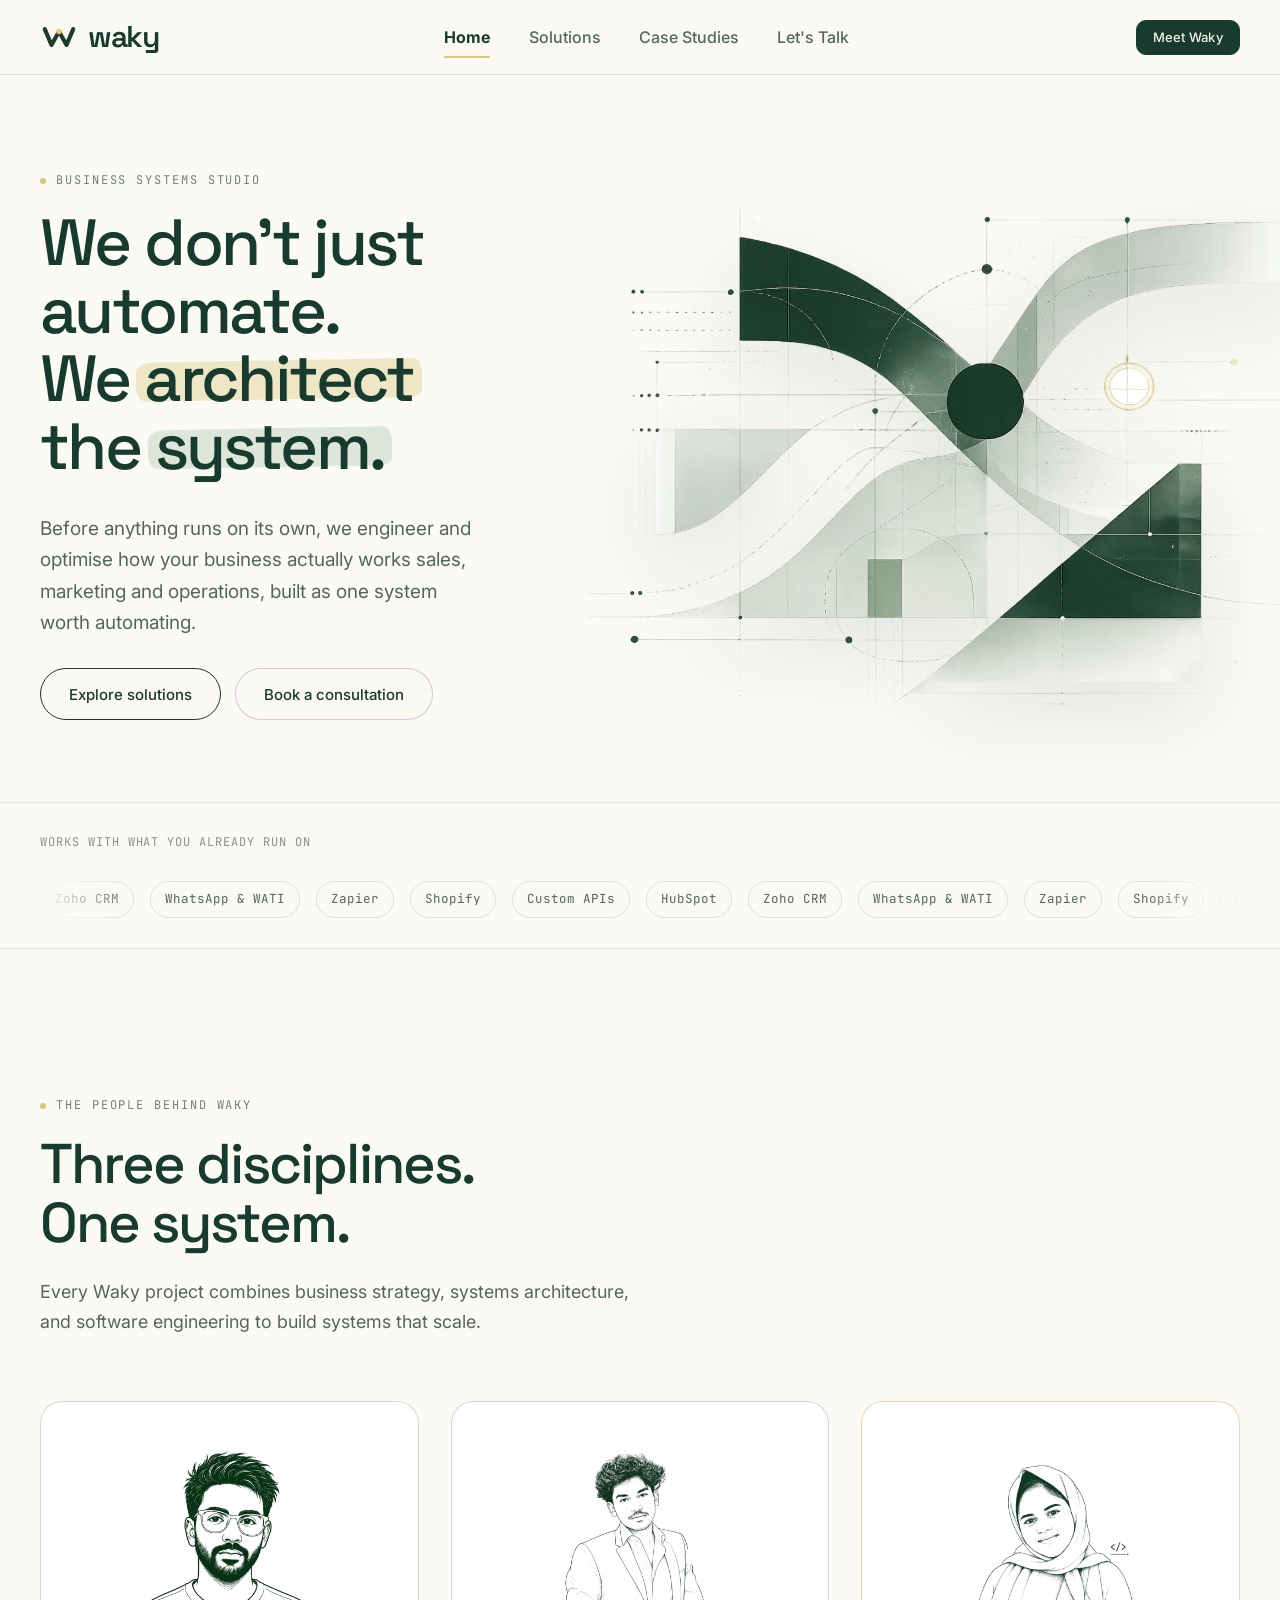
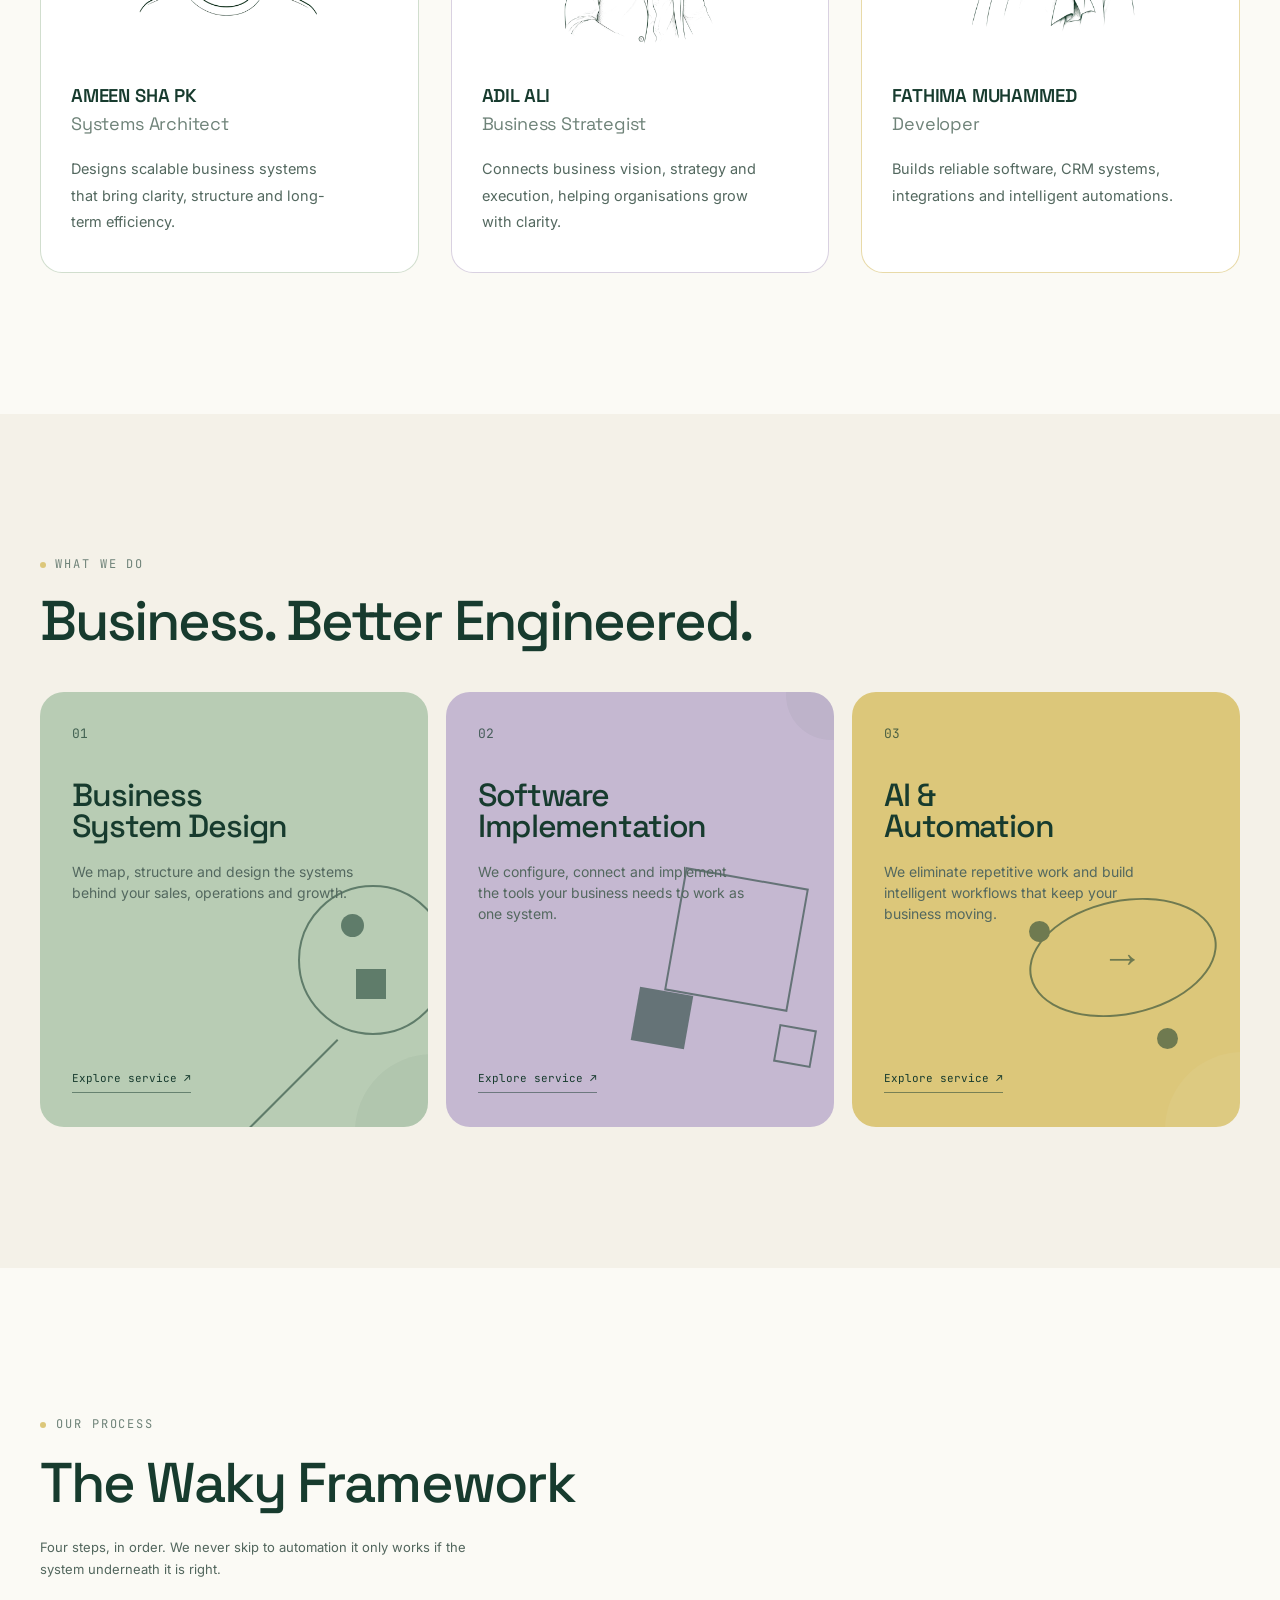
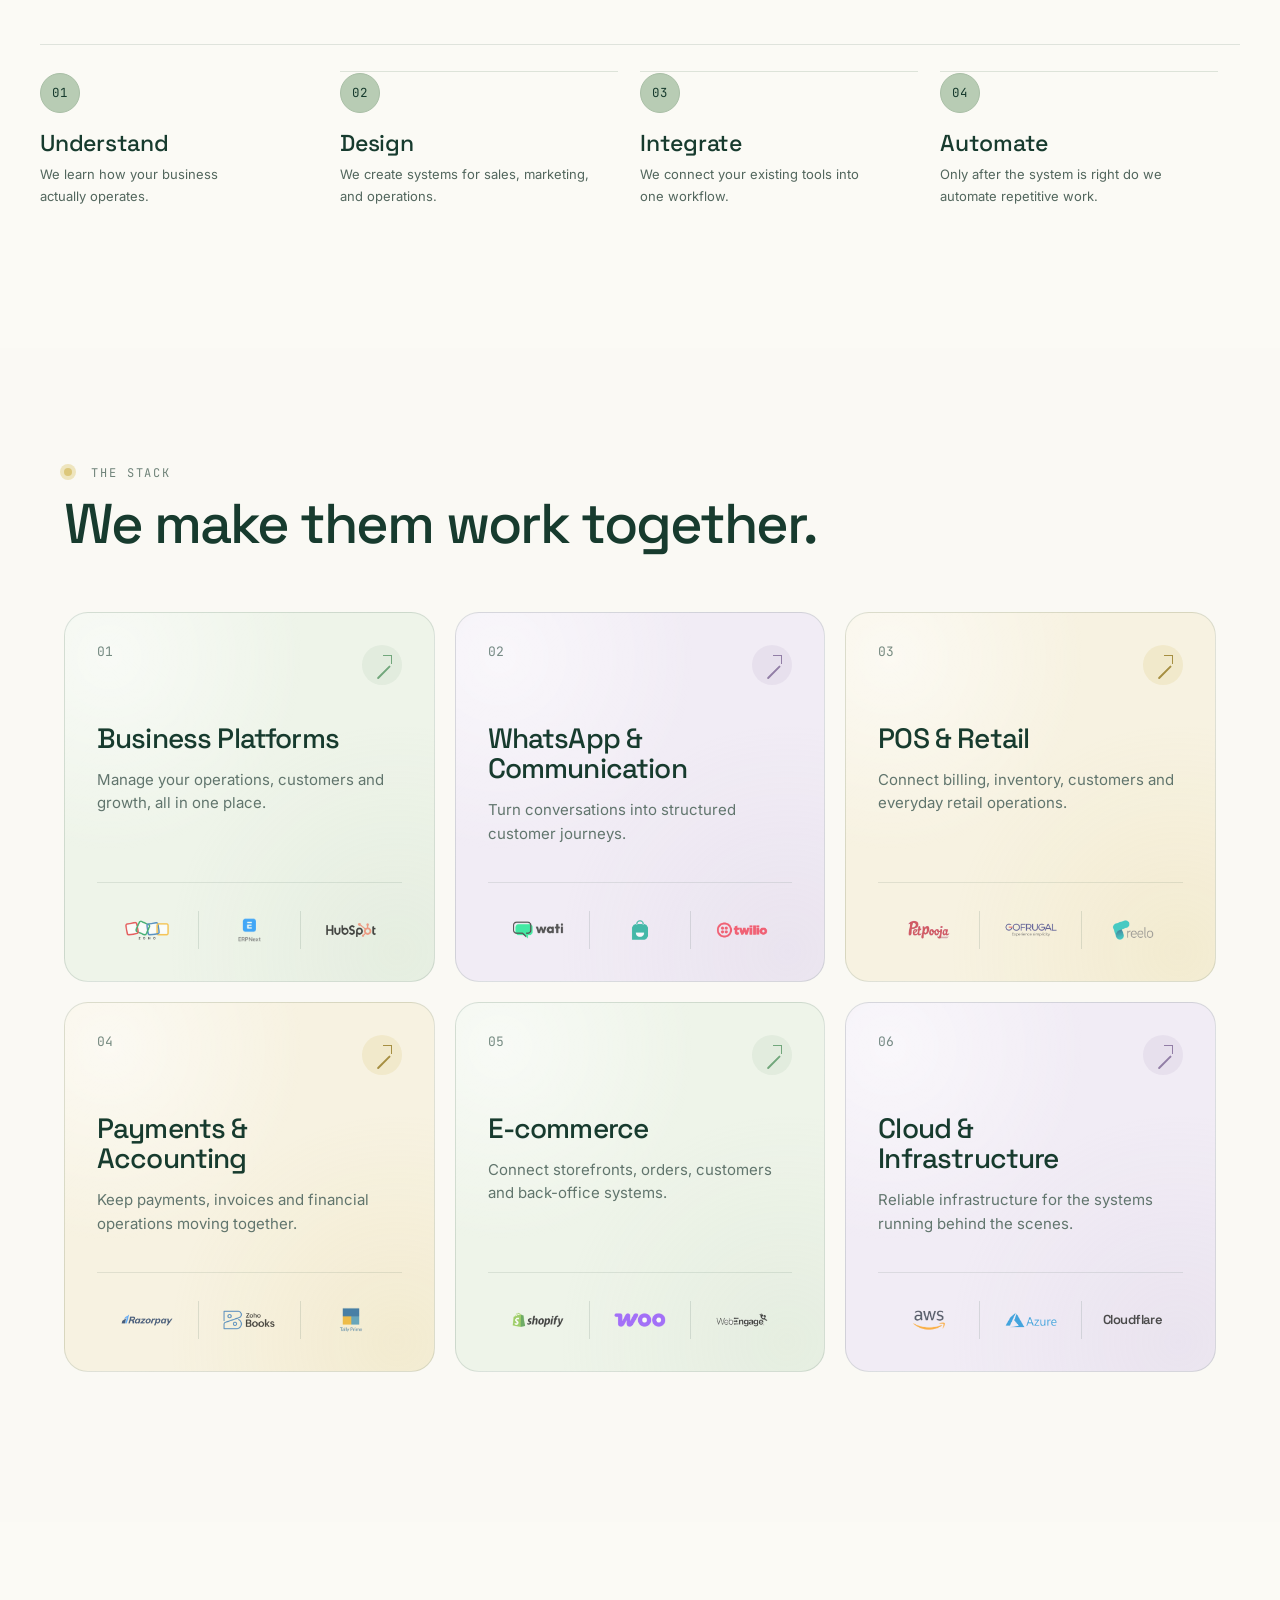
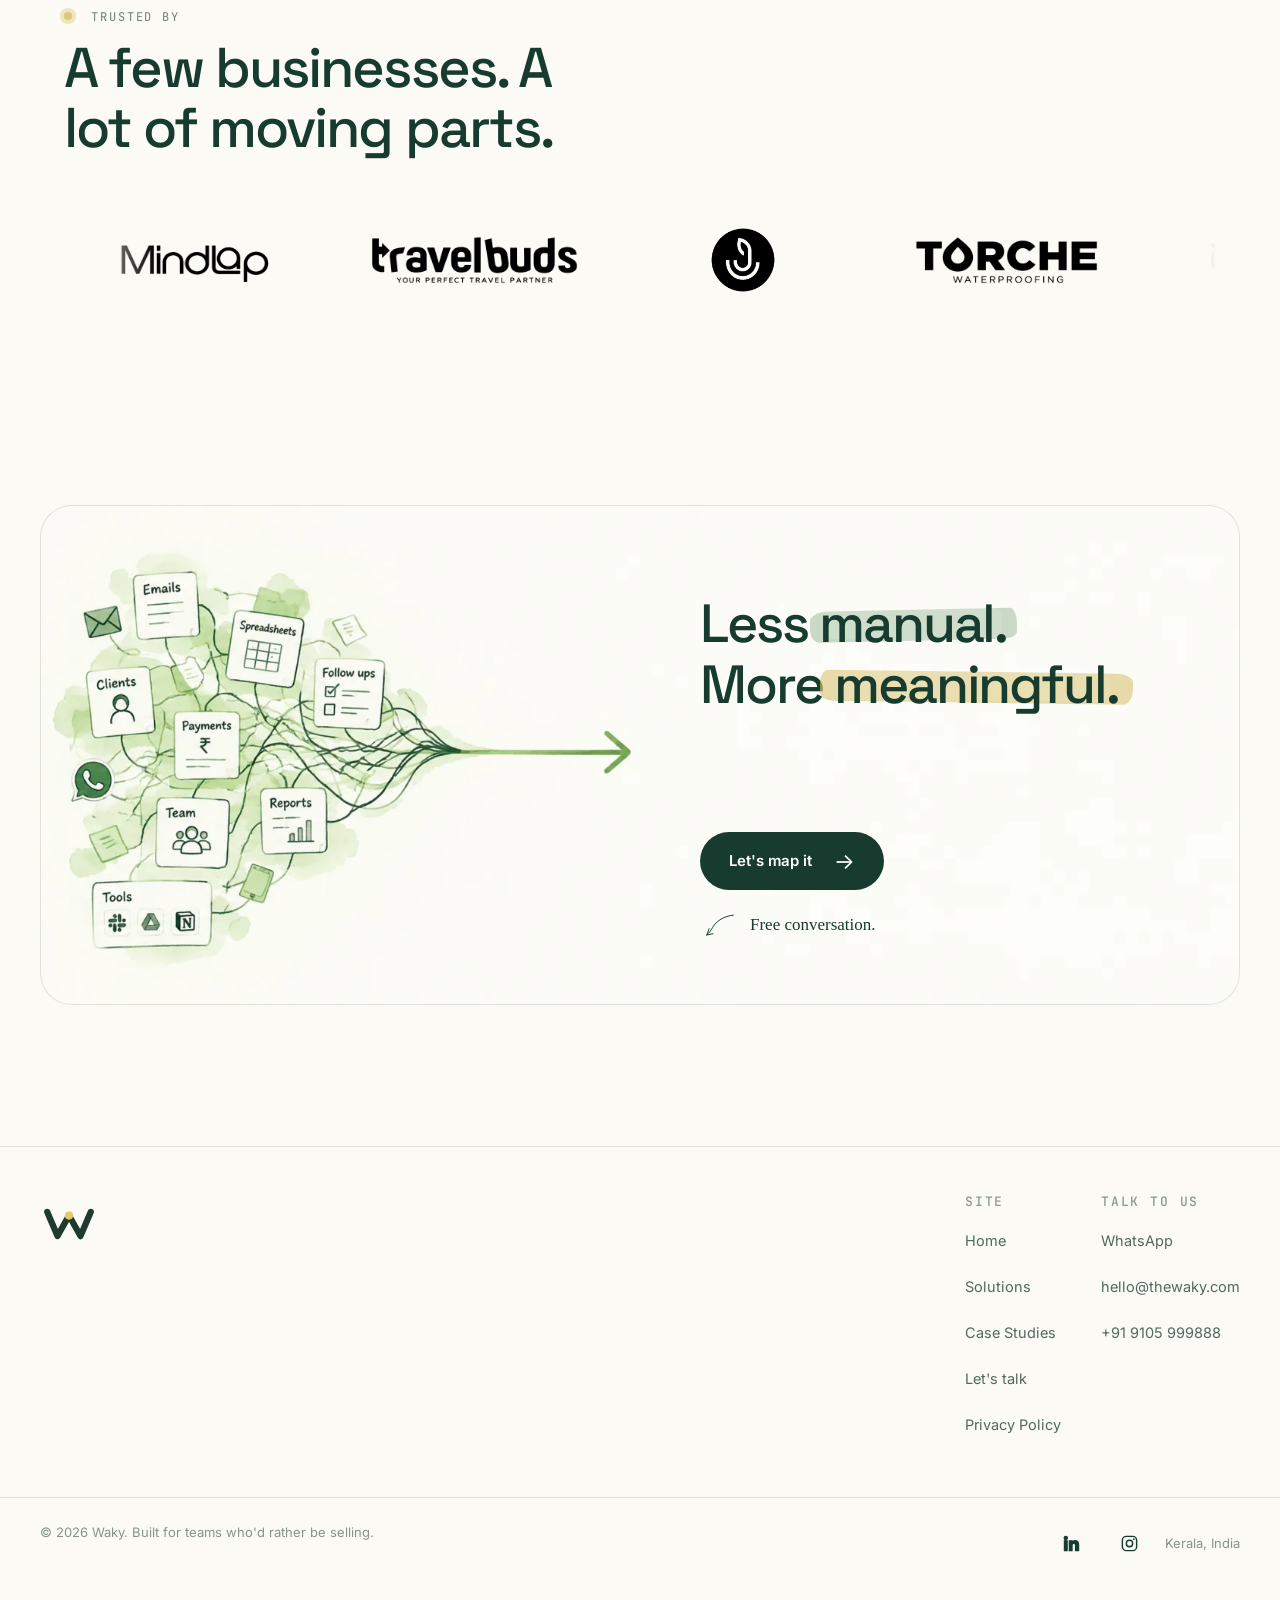
==== commit eb85cb67: "Link the consultation page from every header and the homepage hero Co-Authored-By: Claude Opus 5.5 <" ====
--- a/index.html
+++ b/index.html
@@ -106,7 +106,7 @@
 
       <a
         class="btn btn-primary btn-sm"
-        href="contact.html"
+        href="consultation.html"
       >
         Meet Waky
       </a>
@@ -159,6 +159,13 @@
           href="services.html"
         >
           Explore solutions
+        </a>
+
+        <a
+          class="btn btn-primary"
+          href="consultation.html"
+        >
+          Book a consultation
         </a>
 
       </div>
--- a/styles.css
+++ b/styles.css
@@ -3569,3 +3569,150 @@
   #waky-services .waky-service-card:nth-child(3){height:320px}
   #waky-services .waky-service-card:nth-child(3) .waky-service-link{top:auto}
 }
+
+/* ---------- Consultation booking ---------- */
+.consult-hero h1{max-width:16ch}
+.consult-section{padding:0 0 var(--section-y)}
+.consult-grid{display:grid;grid-template-columns:repeat(3,minmax(0,1fr));gap:clamp(18px,2vw,28px)}
+
+.consult-card{
+  display:flex;flex-direction:column;overflow:hidden;
+  background:#fff;border:1px solid var(--hairline);border-radius:22px;
+  transition:transform .35s var(--ease),box-shadow .35s var(--ease),border-color .35s var(--ease);
+}
+.consult-card:hover{transform:translateY(-3px);box-shadow:0 18px 40px -28px rgba(23,59,46,.35);border-color:rgba(23,59,46,.22)}
+
+.consult-top{
+  display:flex;justify-content:space-between;align-items:flex-end;gap:12px;
+  height:168px;padding:28px 18px 0 28px;
+}
+.consult-sage .consult-top{background:#E4EDE1}
+.consult-mauve .consult-top{background:var(--mauve-soft)}
+.consult-gold .consult-top{background:var(--gold-soft)}
+.consult-top div{align-self:flex-start}
+.consult-top h2{margin:0 0 6px;font-size:clamp(22px,1.9vw,26px);font-weight:500;letter-spacing:-.02em}
+.consult-top p{margin:0;font-size:15px}
+.consult-top img{width:150px;height:140px;object-fit:cover;object-position:50% 12%;transform:scale(1.45);transform-origin:50% 18%;mix-blend-mode:multiply;flex:none}
+.consult-top{overflow:hidden}
+
+.consult-body{display:flex;flex-direction:column;flex:1;padding:22px 28px 28px}
+
+.consult-tags{display:flex;flex-wrap:wrap;gap:8px;margin:0;padding:0 0 22px;list-style:none;border-bottom:1px solid var(--hairline)}
+.consult-tags li{padding:7px 14px;border:1px solid var(--hairline);border-radius:999px;font-size:13.5px;color:#52665d}
+
+.consult-stats{display:grid;grid-template-columns:repeat(3,1fr);gap:8px;margin:22px 0;padding-bottom:22px;border-bottom:1px solid var(--hairline)}
+.consult-stats div{padding:12px 14px;border-radius:var(--radius-sm);background:#F4F1E8}
+.consult-stats dt{font-family:var(--display);font-weight:600;font-size:16px;color:var(--forest)}
+.consult-stats dd{margin:2px 0 0;font-size:13px;color:#6f8379}
+
+.consult-foot{display:flex;align-items:center;justify-content:space-between;gap:16px;margin-top:auto}
+.consult-foot p{margin:0;font-size:14.5px}
+.consult-foot .btn{background:var(--forest);border-color:var(--forest);color:#fff;padding:13px 26px}
+.consult-foot .btn:hover{background:#0f2c21;border-color:#0f2c21;color:#fff}
+
+@media (max-width:1024px){
+  .consult-grid{grid-template-columns:repeat(2,minmax(0,1fr))}
+}
+@media (max-width:640px){
+  .consult-grid{grid-template-columns:1fr}
+  .consult-top{padding:24px 14px 0 22px}
+  .consult-body{padding:20px 22px 24px}
+}
+
+/* ---------- Booking flow ---------- */
+.book-flow{padding:clamp(32px,5vw,64px) 0 var(--section-y)}
+.book-wrap{max-width:1040px}
+.book-step[hidden]{display:none}
+.book-back{
+  display:inline-flex;align-items:center;justify-content:center;width:44px;height:44px;margin:0 0 20px -10px;
+  border:0;border-radius:50%;background:transparent;color:var(--forest);font-size:24px;cursor:pointer;
+}
+.book-back:hover{background:#F4F1E8}
+.book-title{font-size:clamp(28px,3.4vw,40px);font-weight:500;letter-spacing:-.03em;margin-bottom:.4em}
+.book-kicker{font-family:var(--mono);font-size:12.5px;letter-spacing:.12em;text-transform:uppercase;color:var(--forest-soft);margin-bottom:28px}
+.book-muted{color:#6f8379}
+.book-small{font-size:13.5px;margin:12px 0 0}
+
+/* calendar + times */
+.book-time{display:grid;grid-template-columns:minmax(0,420px) minmax(0,1fr);gap:clamp(24px,4vw,56px);margin-top:clamp(24px,3vw,40px)}
+.book-cal{padding-right:clamp(0px,3vw,40px);border-right:1px solid var(--hairline)}
+.book-cal-head{display:flex;align-items:center;justify-content:space-between;margin-bottom:16px}
+.book-cal-head h2{margin:0;font-family:var(--body);font-size:19px;font-weight:500}
+.book-icon-btn{width:40px;height:40px;border:0;border-radius:50%;background:transparent;color:var(--forest);font-size:26px;line-height:1;cursor:pointer}
+.book-icon-btn:hover:not(:disabled){background:#F4F1E8}
+.book-icon-btn:disabled{opacity:.3;cursor:default}
+.book-cal-grid{display:grid;grid-template-columns:repeat(7,1fr);gap:6px 4px;text-align:center}
+.book-cal-grid[aria-busy="true"]{opacity:.5}
+.book-dow{padding:8px 0;font-size:13px;color:#87938C}
+.book-day{
+  position:relative;display:flex;flex-direction:column;align-items:center;justify-content:center;gap:6px;
+  aspect-ratio:1;max-width:52px;width:100%;margin:0 auto;border:0;border-radius:50%;background:transparent;
+  font-size:16px;font-weight:600;color:var(--forest);cursor:pointer;
+}
+.book-day:disabled{font-weight:400;color:#C3CBC6;cursor:default}
+.book-day:not(:disabled):hover{background:#F4F1E8}
+.book-day i{
+  position:absolute;bottom:4px;left:22%;right:22%;height:3px;border-radius:3px;
+  background:linear-gradient(90deg,var(--forest-light) var(--fill),var(--line) var(--fill));
+}
+.book-day.is-few i{background:linear-gradient(90deg,var(--gold) var(--fill),var(--line) var(--fill))}
+.book-day.is-selected{background:var(--forest);color:#fff}
+.book-day.is-selected i{display:none}
+
+.book-slots h2{margin:8px 0 6px;font-family:var(--body);font-size:20px;font-weight:500}
+.book-slots .book-muted{margin-bottom:18px;font-size:14.5px}
+.book-slot-grid{display:grid;grid-template-columns:repeat(2,minmax(0,1fr));gap:12px;max-height:520px;overflow:auto;padding:2px}
+.book-slot{
+  padding:18px 12px;border:1px solid var(--hairline);border-radius:14px;background:#fff;
+  font-size:16px;font-weight:500;color:var(--forest);cursor:pointer;transition:border-color .2s ease,background .2s ease;
+}
+.book-slot:hover{border-color:var(--forest);background:#FBFAF5}
+
+/* plans */
+.book-toggle{display:inline-grid;grid-template-columns:1fr 1fr;gap:12px;margin-bottom:24px}
+.book-toggle[hidden]{display:none}
+.book-toggle button{
+  min-width:min(200px,40vw);padding:14px 20px;border:1px solid var(--hairline);border-radius:12px;background:#fff;
+  font-size:16px;color:#87938C;cursor:pointer;
+}
+.book-toggle button[aria-selected="true"]{border-color:var(--forest);color:var(--forest);font-weight:500}
+.book-plan-grid{display:grid;grid-template-columns:repeat(auto-fill,minmax(260px,1fr));gap:20px;max-width:760px}
+.book-plan-grid[hidden]{display:none}
+.book-plan{
+  display:flex;flex-direction:column;align-items:flex-start;gap:10px;padding:24px;text-align:left;
+  border:1px solid var(--hairline);border-radius:18px;background:#fff;color:var(--forest);cursor:pointer;
+  transition:border-color .2s ease,transform .2s var(--ease),box-shadow .2s var(--ease);
+}
+.book-plan:hover{border-color:var(--forest);transform:translateY(-2px);box-shadow:0 18px 40px -28px rgba(23,59,46,.35)}
+.book-plan-name{font-size:17px;font-weight:500}
+.book-plan-price{font-family:var(--display);font-size:clamp(28px,3vw,34px);font-weight:600;letter-spacing:-.02em}
+.book-plan-price s{font-family:var(--body);font-size:16px;font-weight:400;color:#87938C}
+.book-plan-foot{width:100%;padding-top:14px;border-top:1px solid var(--hairline);font-size:16px;color:#52665d}
+.book-plan-foot small{display:block;font-size:13.5px;color:#87938C}
+
+/* details */
+.book-form{display:grid;gap:18px;max-width:520px}
+.book-form label{display:grid;gap:8px;font-size:14.5px;font-weight:500;color:var(--forest)}
+.book-form input,.book-form textarea{
+  width:100%;padding:13px 16px;border:1px solid var(--hairline);border-radius:12px;background:#fff;color:var(--ink);font-weight:400;
+}
+.book-form input:focus,.book-form textarea:focus{outline:2px solid var(--gold);outline-offset:1px;border-color:var(--forest)}
+.book-error{margin:0;padding:12px 16px;border-radius:12px;background:#FBEDEA;color:#8A3B2E;font-size:14.5px}
+.book-error[hidden]{display:none}
+.btn.book-cta{background:var(--forest);border-color:var(--forest);color:#fff;justify-self:start;padding:15px 30px}
+.btn.book-cta:hover{background:#0f2c21;border-color:#0f2c21;color:#fff}
+.btn.book-cta:disabled{opacity:.6;cursor:progress}
+
+.book-done{max-width:640px}
+.book-done-actions{display:flex;flex-wrap:wrap;gap:12px;margin-top:28px}
+
+@media (max-width:860px){
+  .book-time{grid-template-columns:1fr}
+  .book-cal{padding-right:0;padding-bottom:24px;border-right:0;border-bottom:1px solid var(--hairline)}
+  .book-slot-grid{max-height:none}
+}
+@media (max-width:640px){
+  .book-toggle{display:grid;width:100%}
+  .book-toggle button{min-width:0}
+  .book-slot{padding:15px 10px}
+}
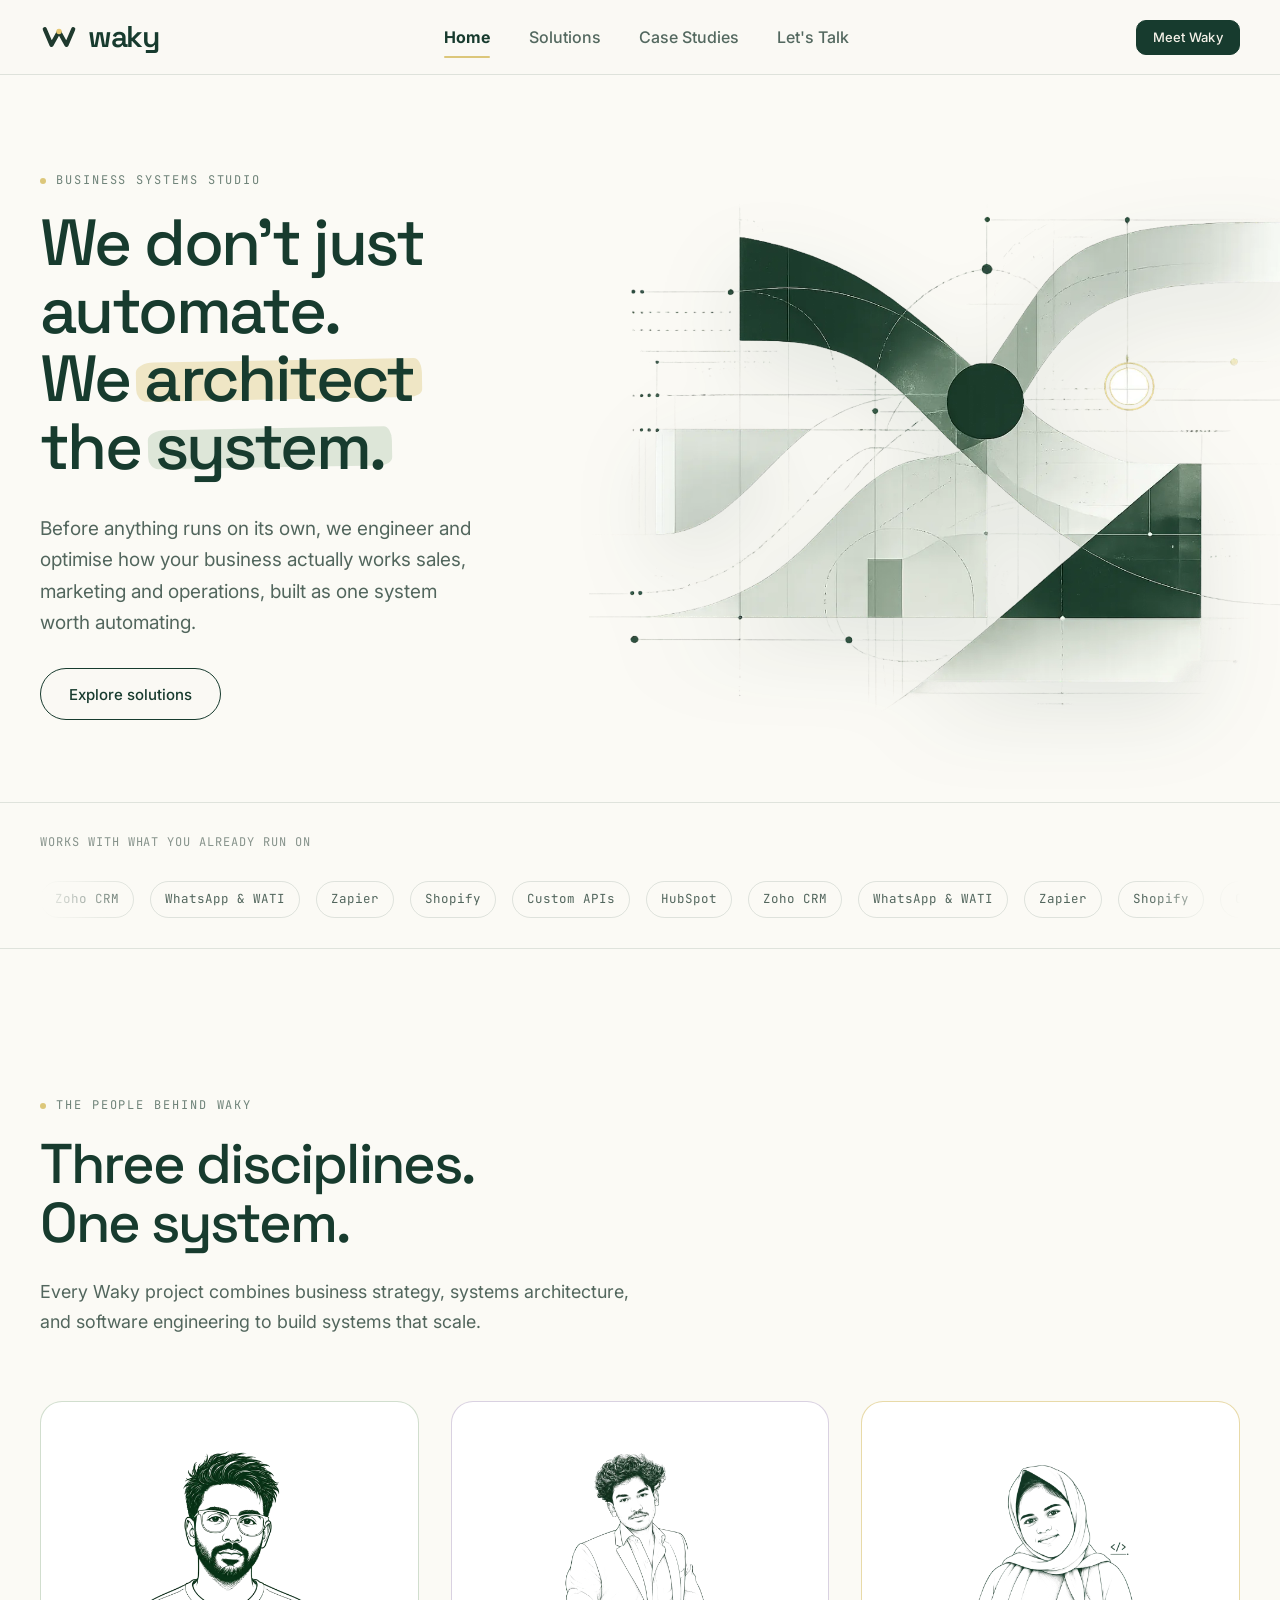
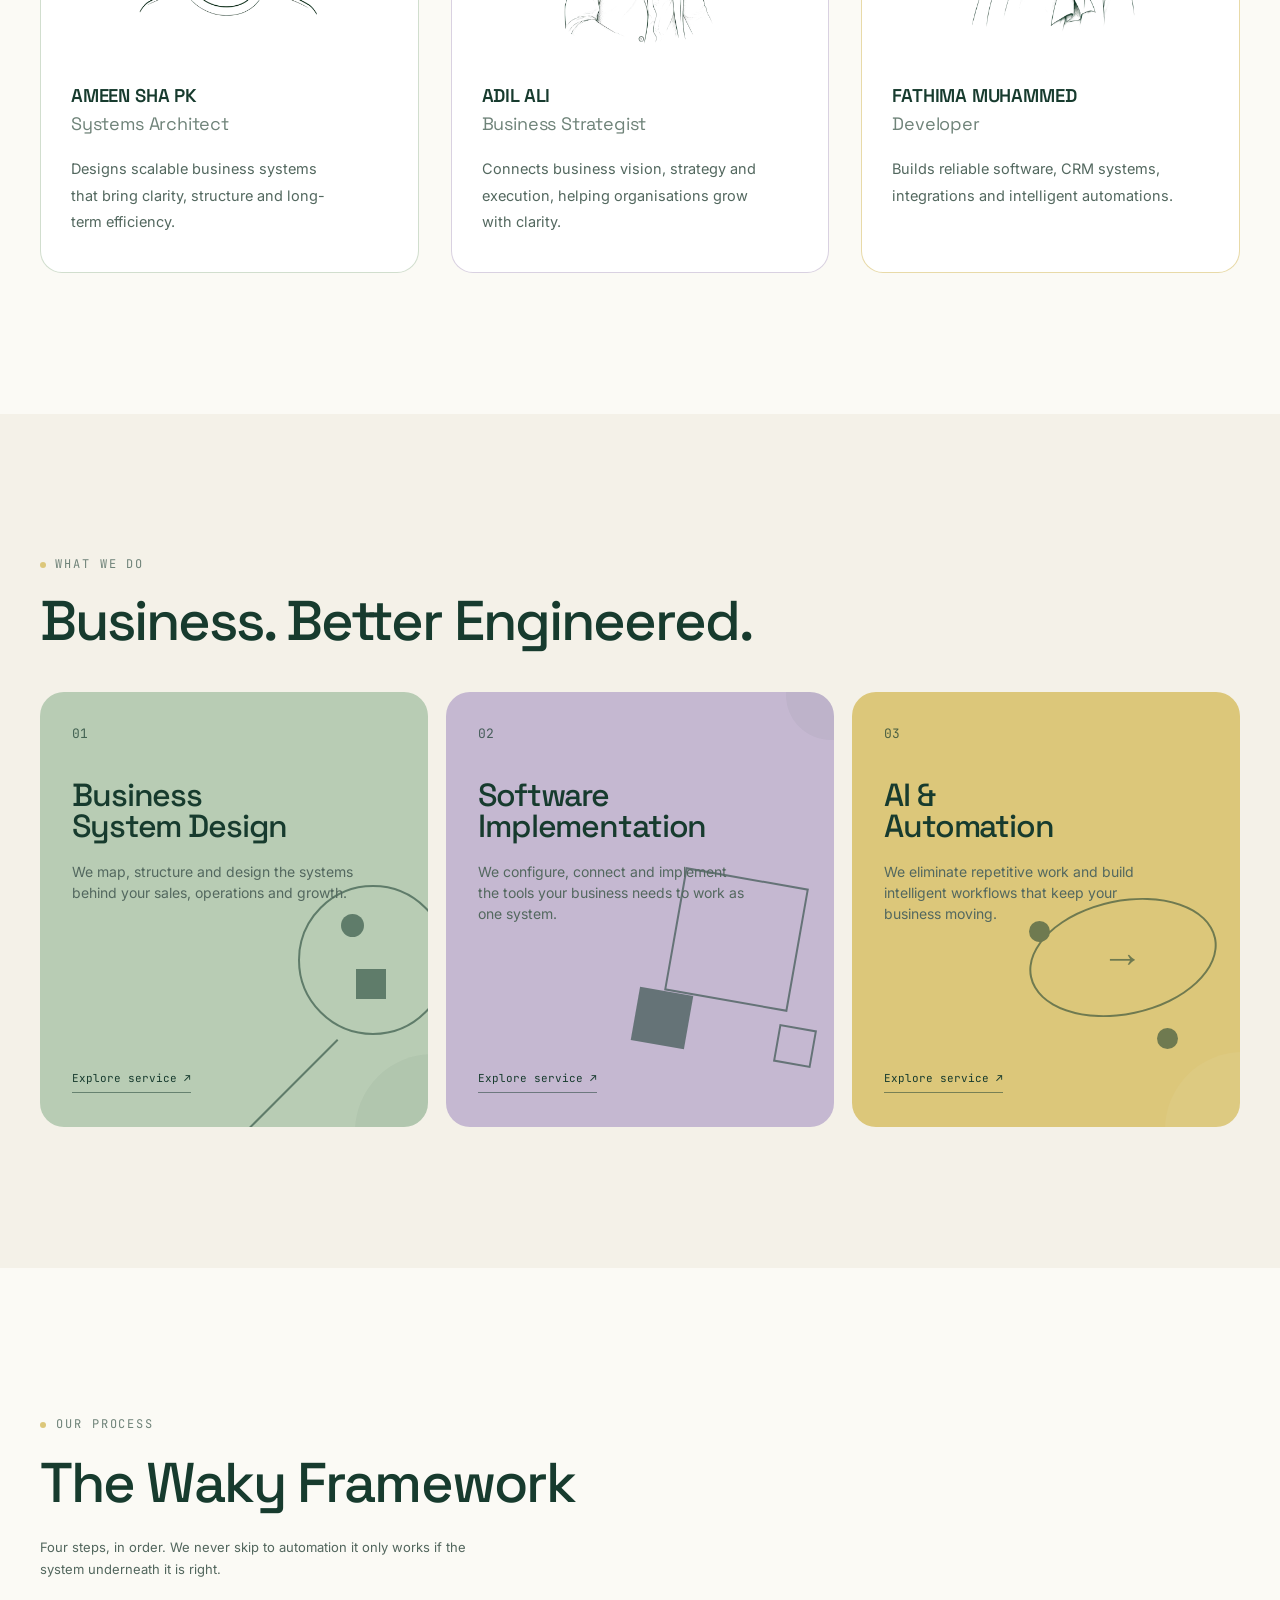
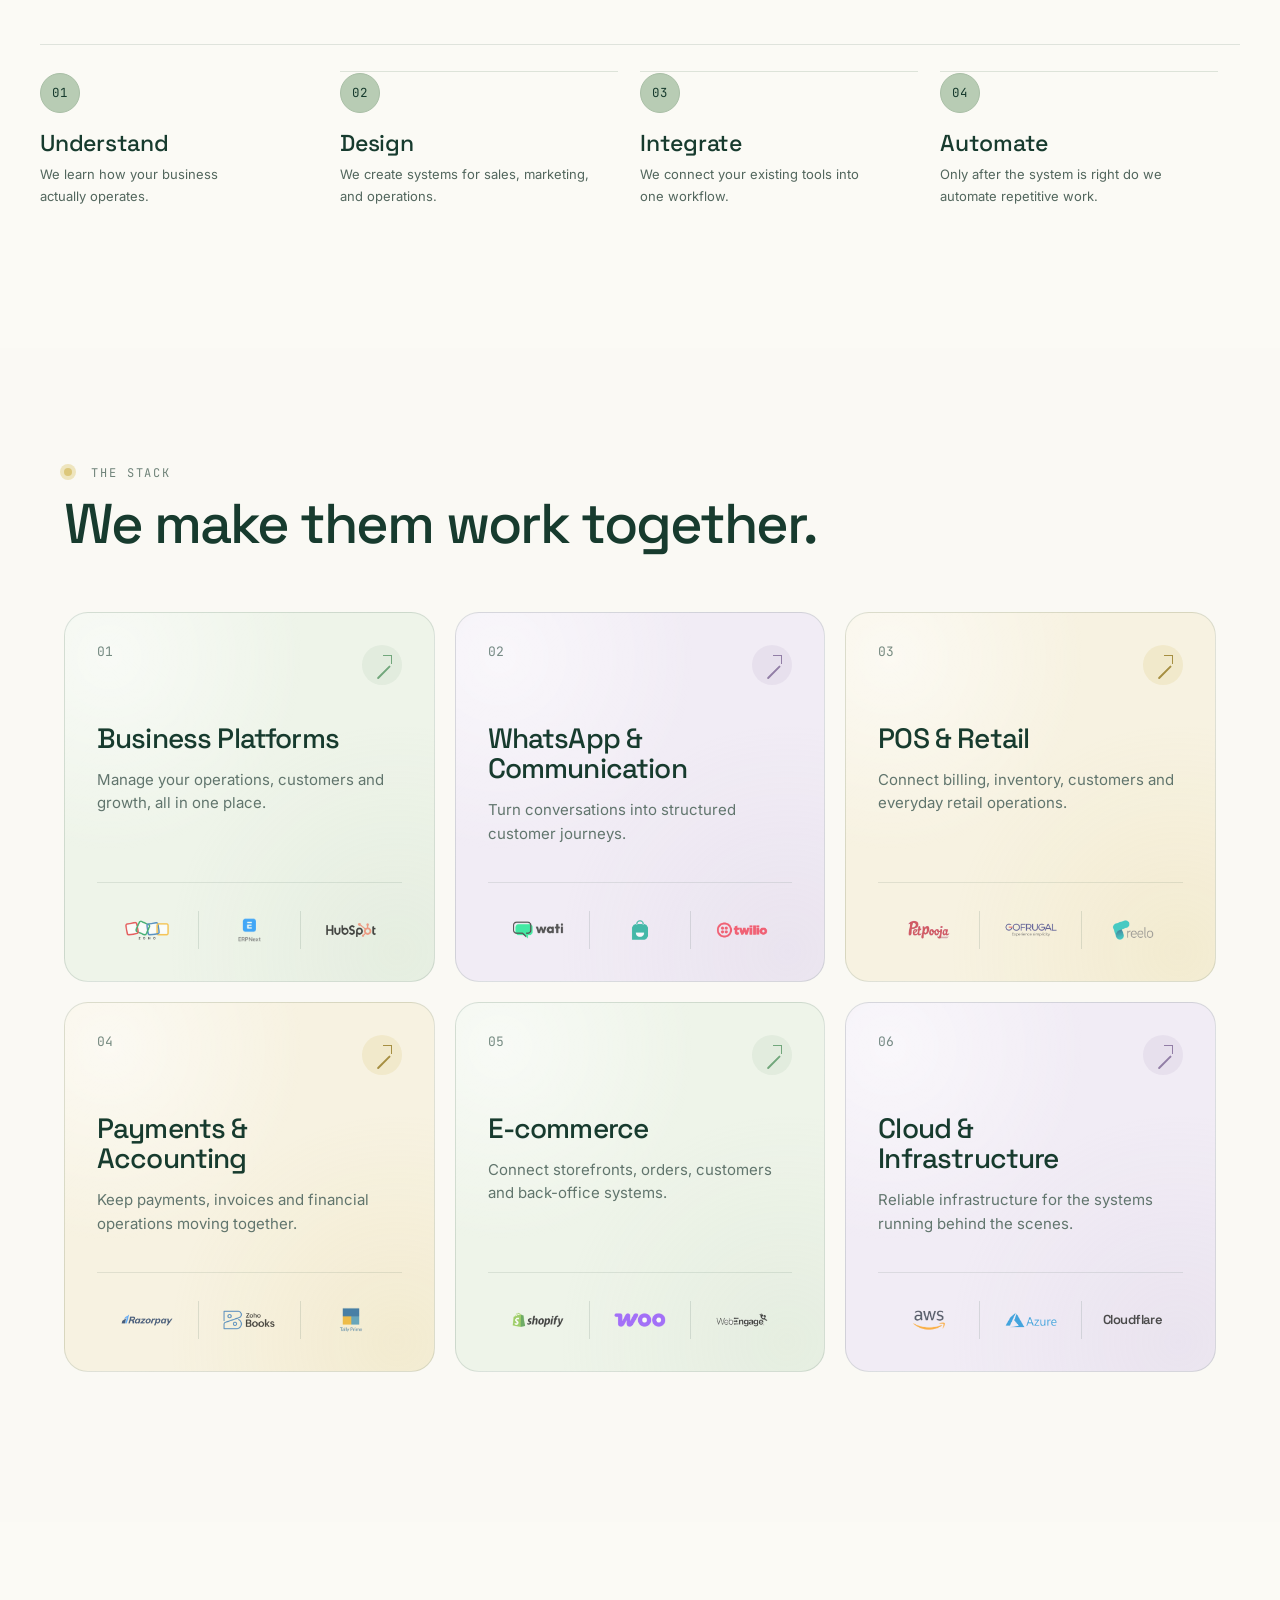
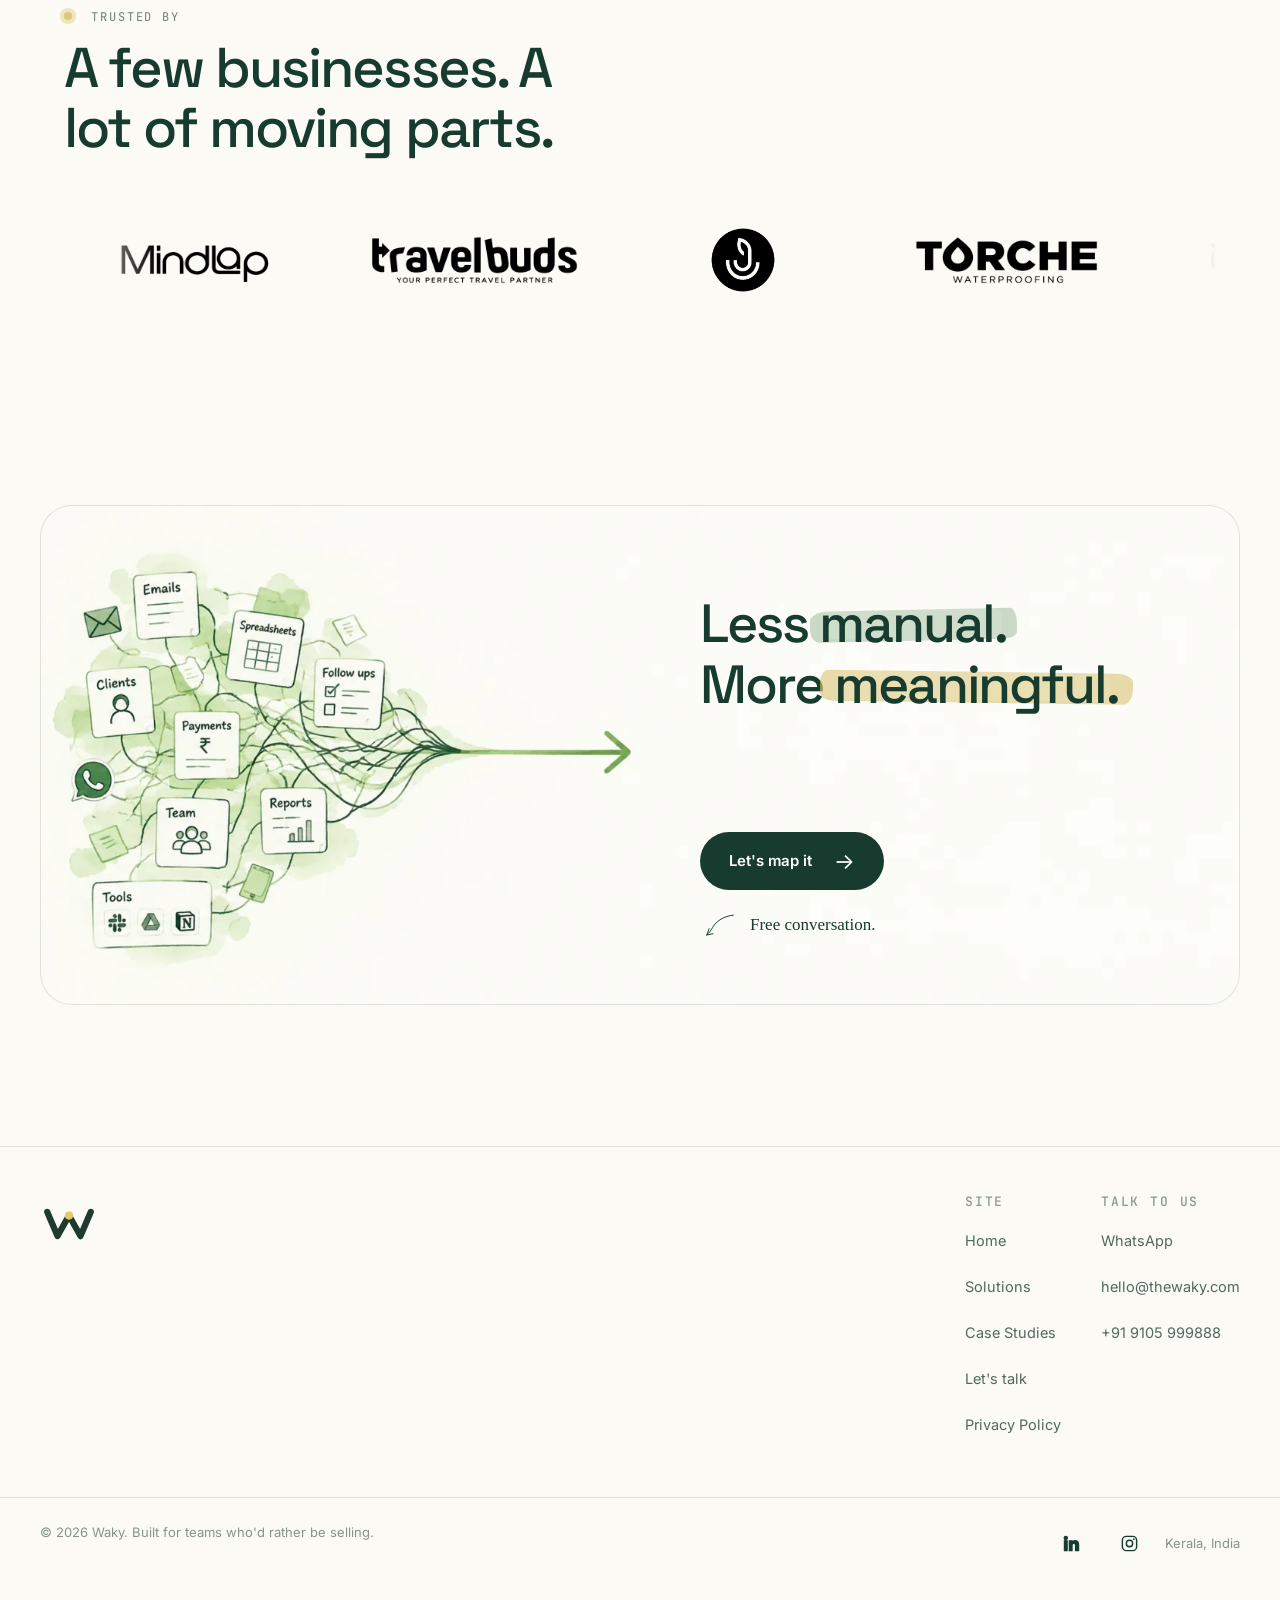
==== commit e04de393: "Remove the hero's Book a consultation button; Meet Waky leads there Co-Authored-By: Claude Opus 5.5 " ====
--- a/index.html
+++ b/index.html
@@ -26,7 +26,7 @@
 <link href="https://fonts.googleapis.com/css2?family=Space+Grotesk:wght@500;600;700&family=Inter:wght@400;500;600&family=JetBrains+Mono:wght@400;500&display=swap"
 rel="stylesheet">
 
-<link rel="stylesheet" href="styles.css">
+<link rel="stylesheet" href="styles.css?v=20261022">
 
 <script type="application/ld+json">
 {
@@ -159,13 +159,6 @@
           href="services.html"
         >
           Explore solutions
-        </a>
-
-        <a
-          class="btn btn-primary"
-          href="consultation.html"
-        >
-          Book a consultation
         </a>
 
       </div>
@@ -1197,7 +1190,7 @@
      WEBSITE SCRIPT
      ========================================================= -->
 
-<script src="script.js"></script>
+<script src="script.js?v=20261022"></script>
 
 
 </body>
--- a/styles.css
+++ b/styles.css
@@ -3661,7 +3661,9 @@
 
 .book-slots h2{margin:8px 0 6px;font-family:var(--body);font-size:20px;font-weight:500}
 .book-slots .book-muted{margin-bottom:18px;font-size:14.5px}
-.book-slot-grid{display:grid;grid-template-columns:repeat(2,minmax(0,1fr));gap:12px;max-height:520px;overflow:auto;padding:2px}
+.book-slot-list{display:grid;gap:22px;max-height:560px;overflow:auto;padding:2px 6px 2px 2px}
+.book-slot-group h3{margin:0 0 10px;font-family:var(--mono);font-size:12px;font-weight:500;letter-spacing:.14em;text-transform:uppercase;color:#6f8379}
+.book-slot-grid{display:grid;grid-template-columns:repeat(2,minmax(0,1fr));gap:12px}
 .book-slot{
   padding:18px 12px;border:1px solid var(--hairline);border-radius:14px;background:#fff;
   font-size:16px;font-weight:500;color:var(--forest);cursor:pointer;transition:border-color .2s ease,background .2s ease;
@@ -3709,7 +3711,7 @@
 @media (max-width:860px){
   .book-time{grid-template-columns:1fr}
   .book-cal{padding-right:0;padding-bottom:24px;border-right:0;border-bottom:1px solid var(--hairline)}
-  .book-slot-grid{max-height:none}
+  .book-slot-list{max-height:none}
 }
 @media (max-width:640px){
   .book-toggle{display:grid;width:100%}
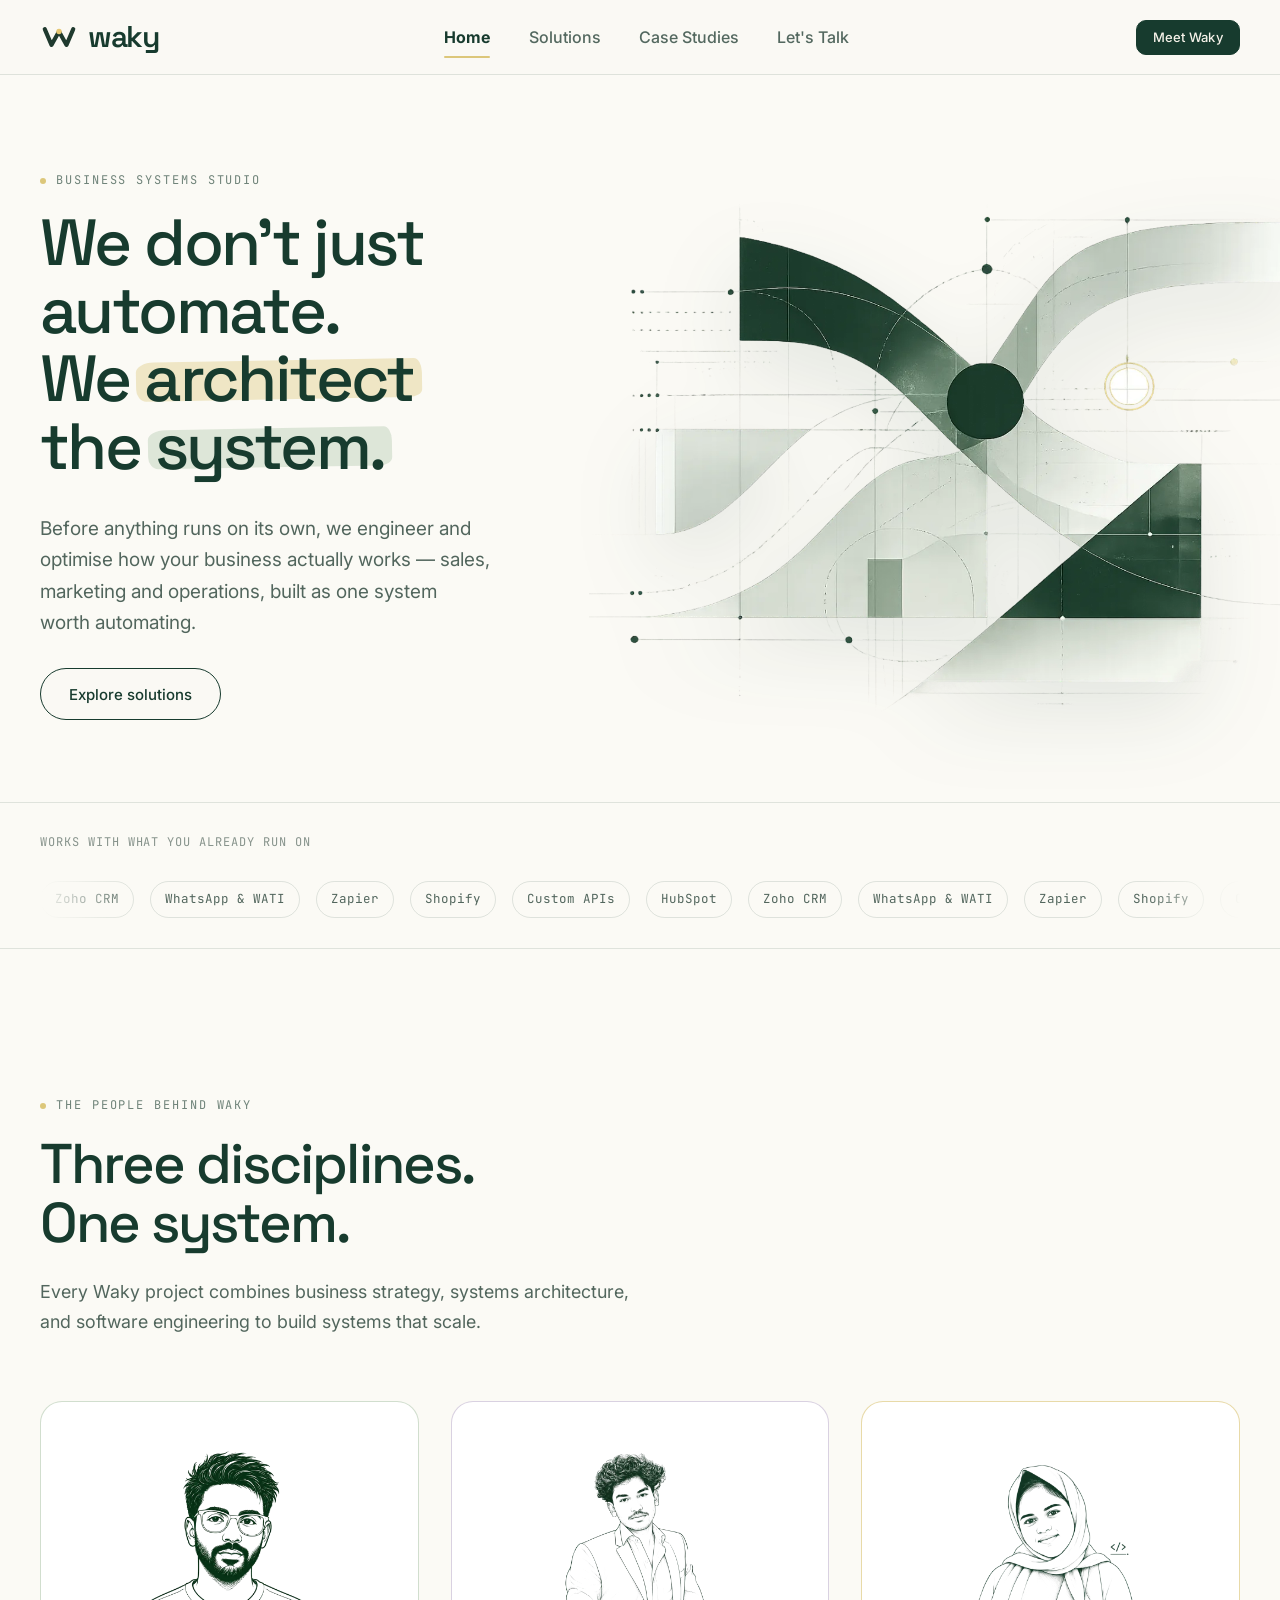
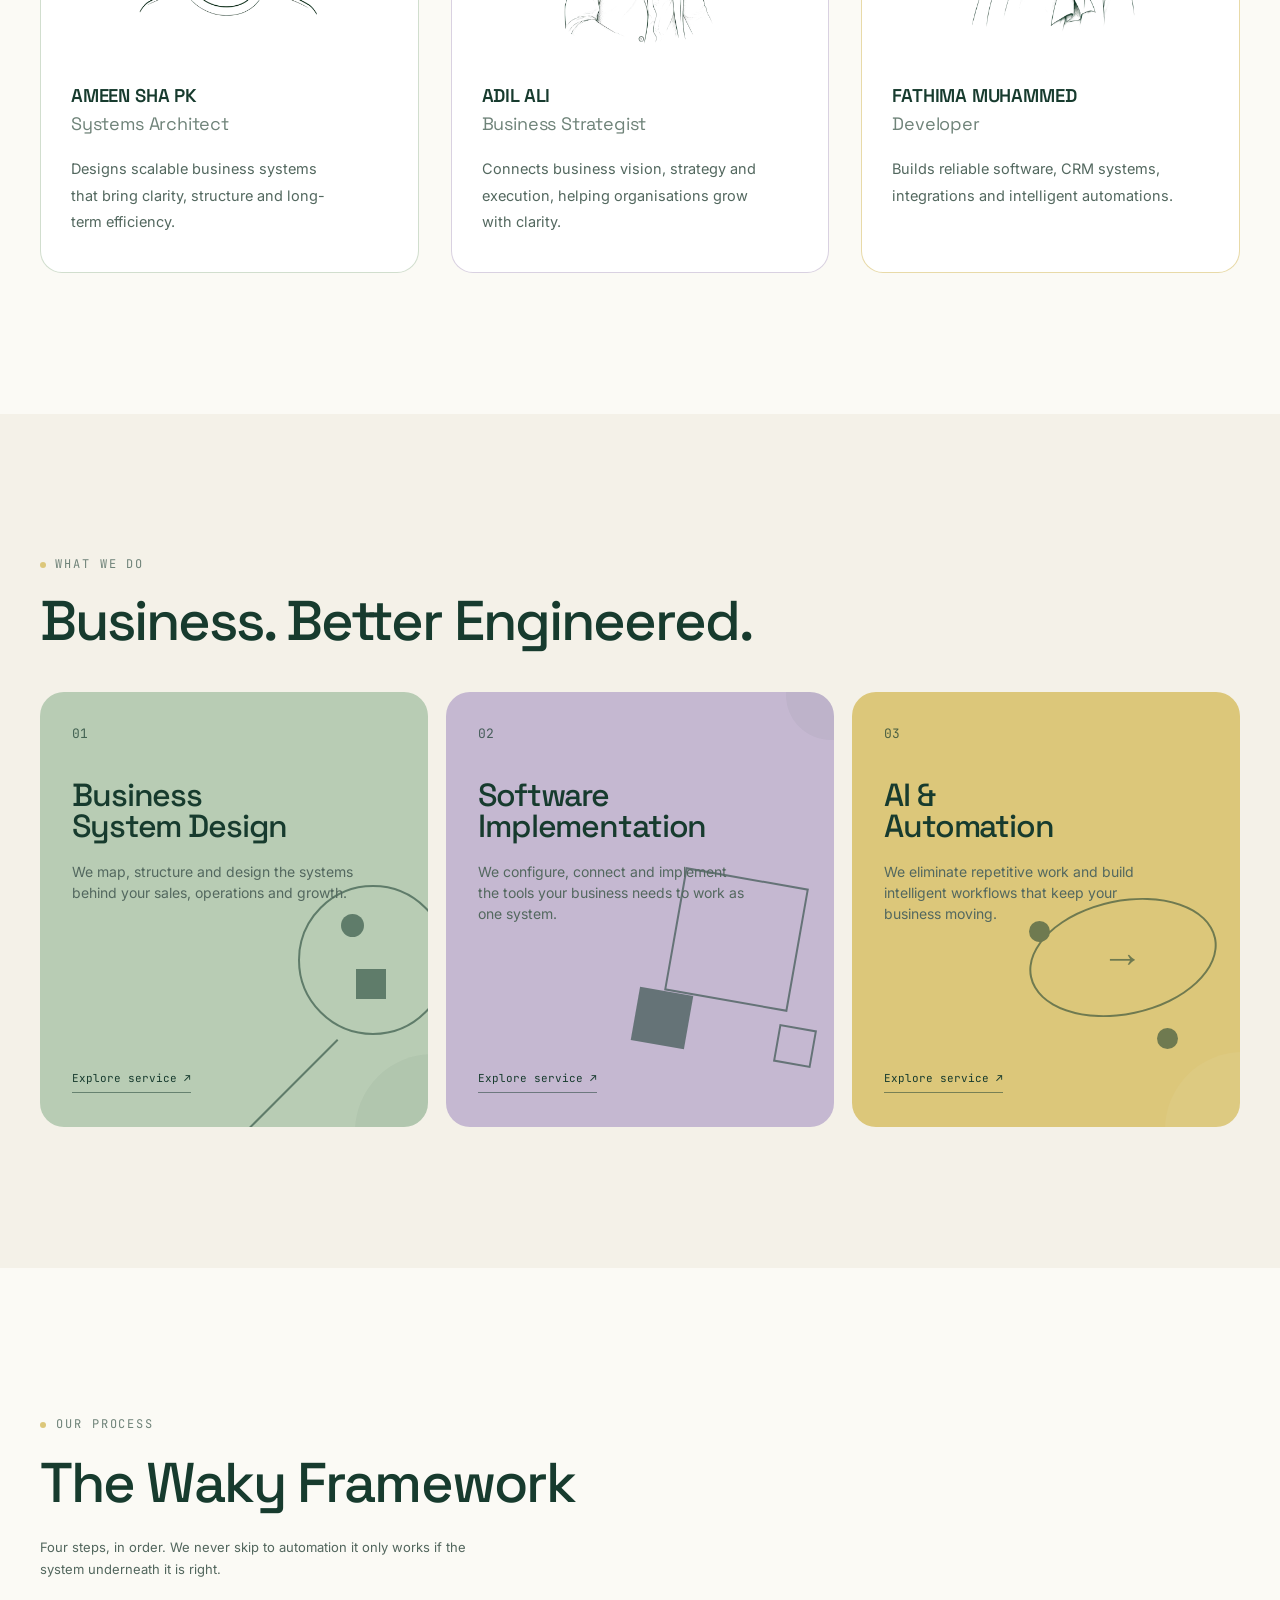
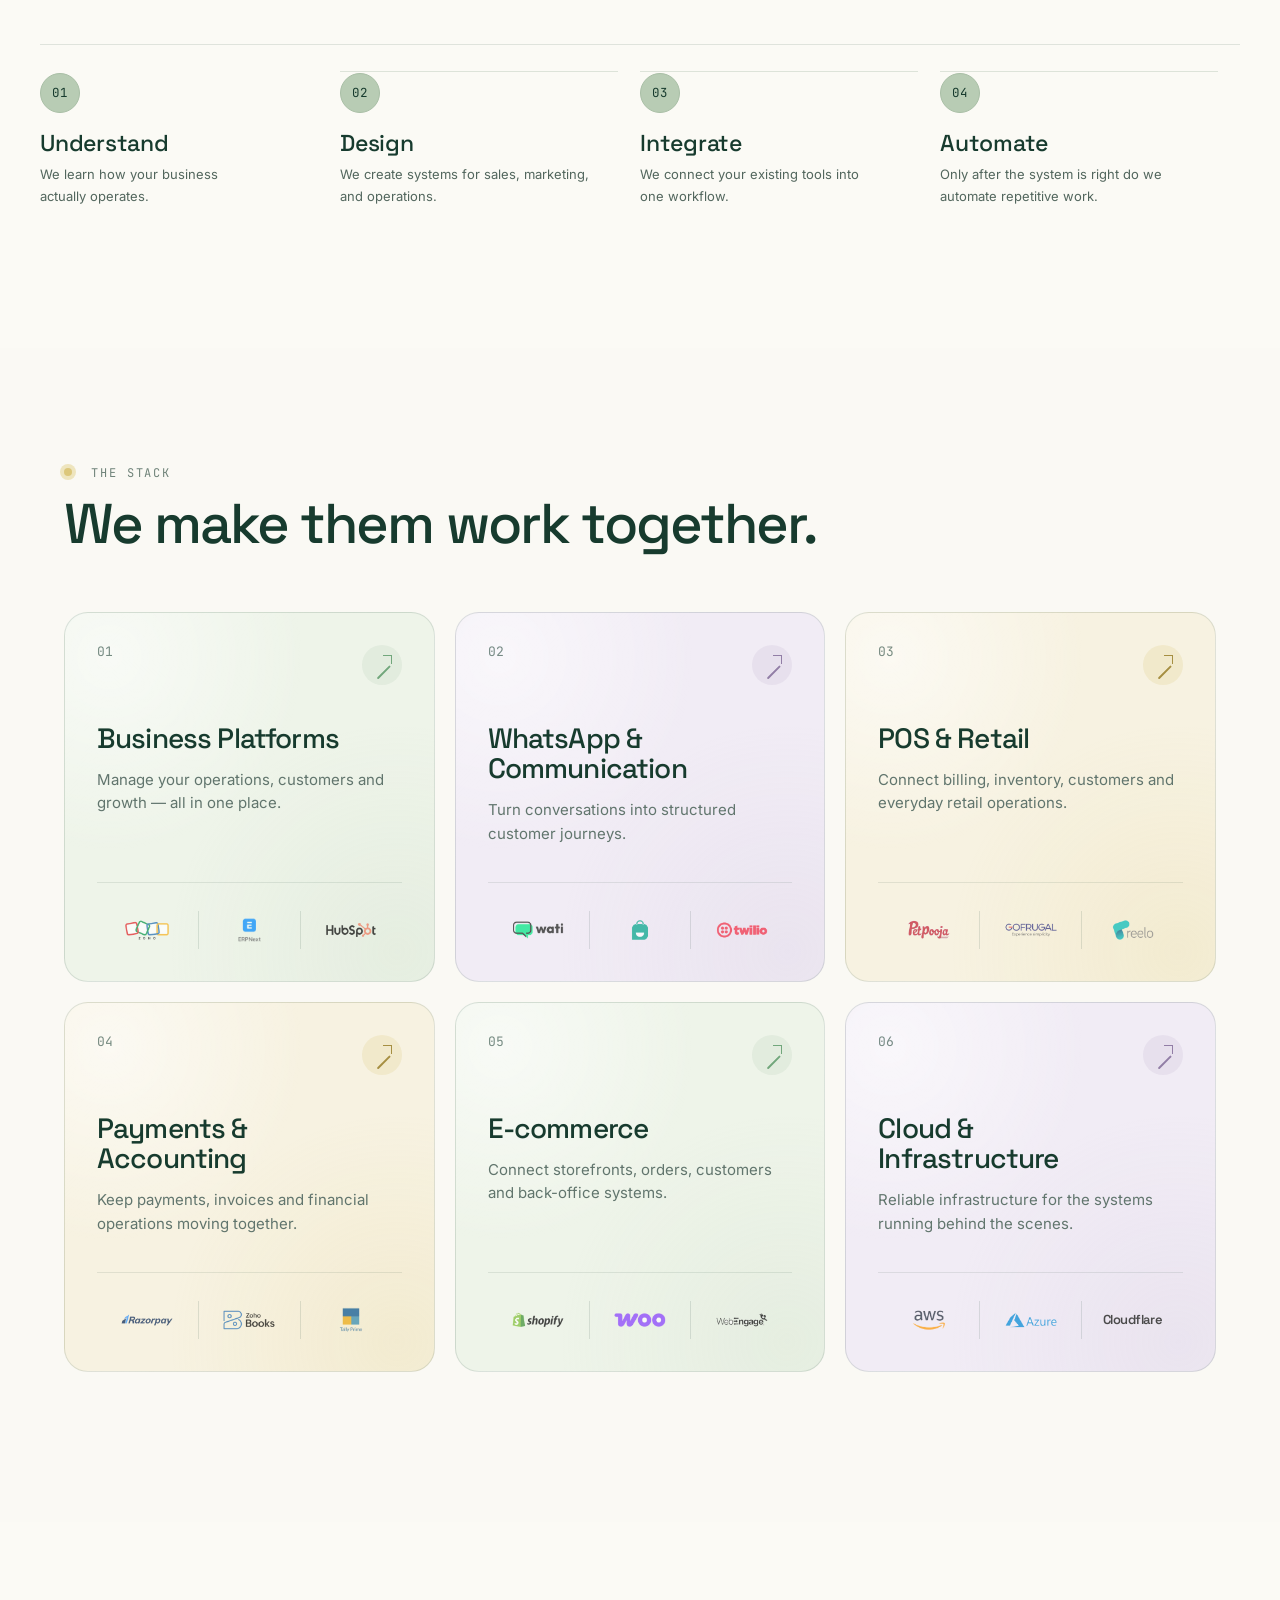
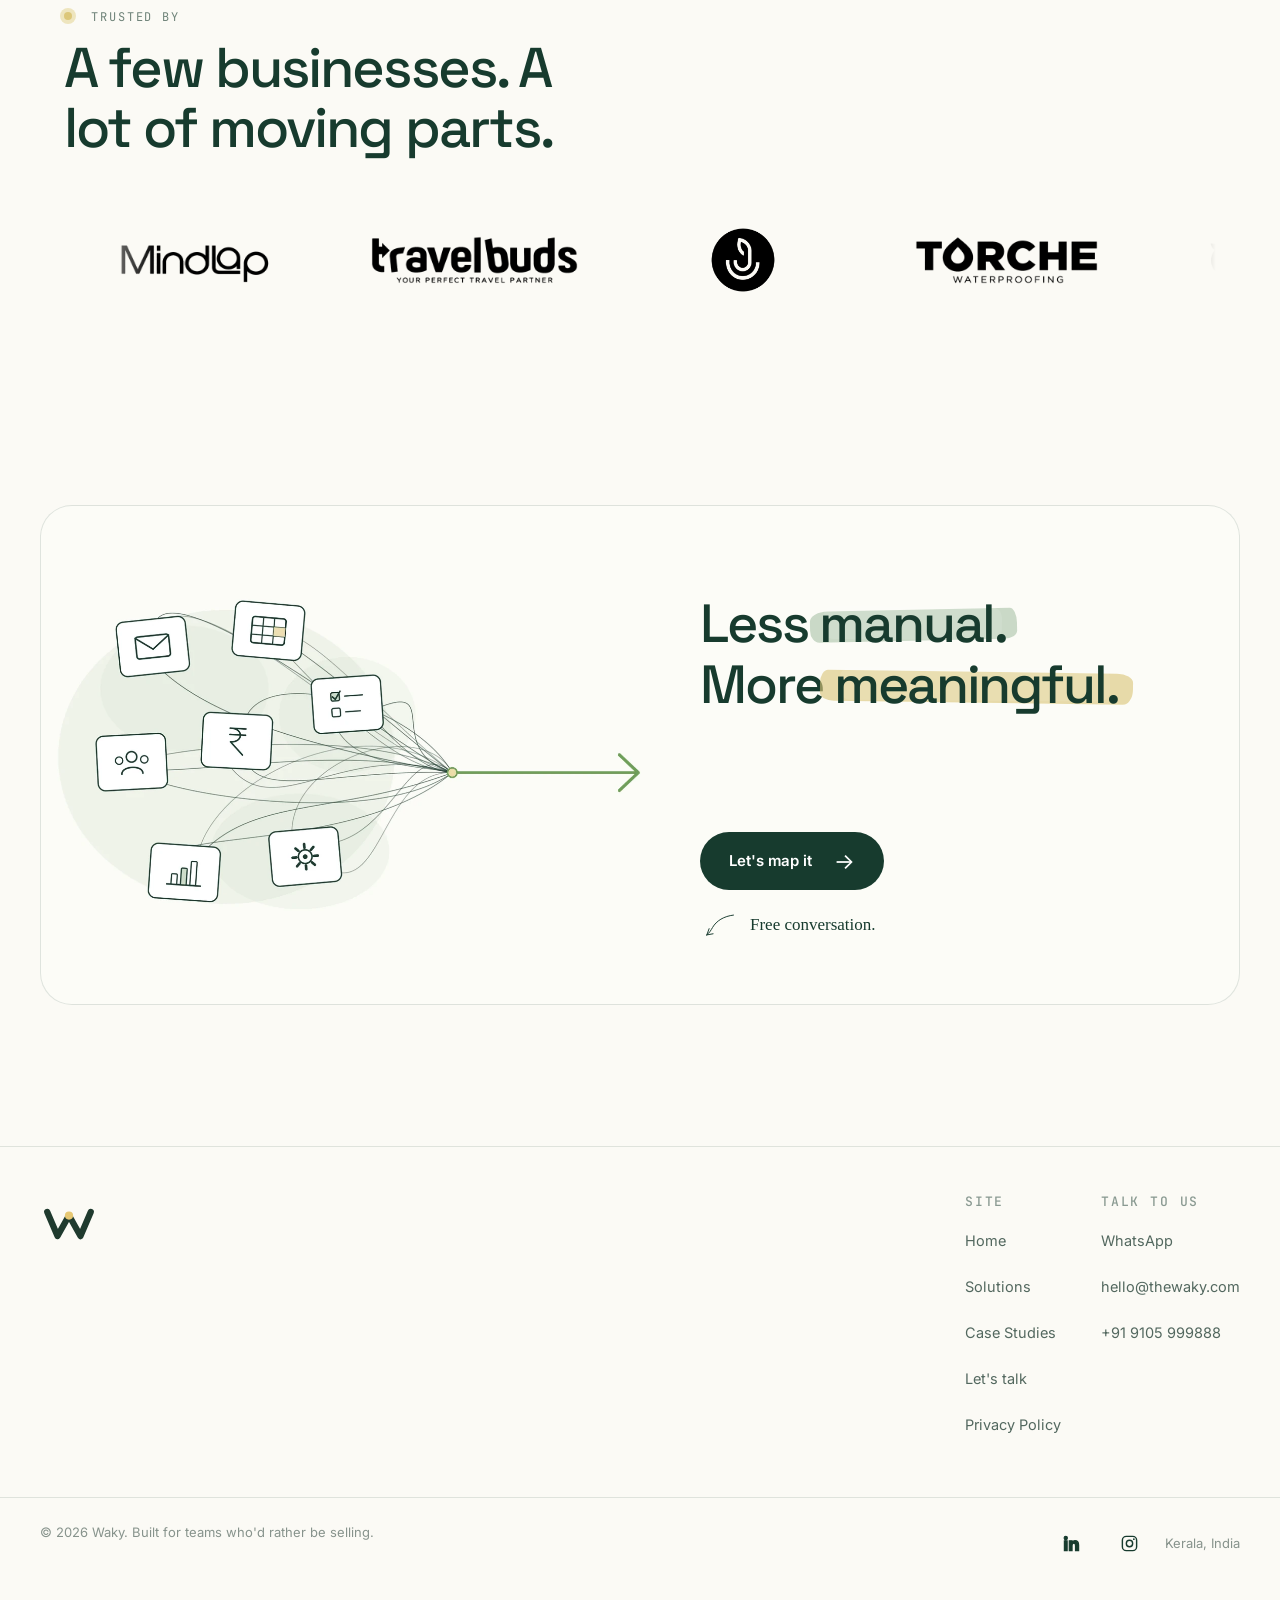
==== commit 72e0cf35: "Site polish: link previews, canonicals, form labels, inline form errors - Open Graph/Twitter tags an" ====
--- a/index.html
+++ b/index.html
@@ -17,7 +17,7 @@
 <meta property="og:title" content="Waky | Sales & Business Automation">
 <meta property="og:description" content="Waky designs CRM, WhatsApp and workflow automation systems that connect sales, operations and finance.">
 <meta property="og:url" content="https://thewaky.com/">
-<meta property="og:image" content="https://thewaky.com/abc.webp">
+<meta property="og:image" content="https://thewaky.com/og-image.jpg">
 <meta name="twitter:card" content="summary_large_image">
 <link rel="icon" type="image/svg+xml" href="logo.svg">
 
@@ -26,7 +26,7 @@
 <link href="https://fonts.googleapis.com/css2?family=Space+Grotesk:wght@500;600;700&family=Inter:wght@400;500;600&family=JetBrains+Mono:wght@400;500&display=swap"
 rel="stylesheet">
 
-<link rel="stylesheet" href="styles.css?v=20261022">
+<link rel="stylesheet" href="styles.css?v=20261028">
 
 <script type="application/ld+json">
 {
@@ -146,7 +146,7 @@
       <p class="lede">
 
         Before anything runs on its own, we engineer and optimise how your
-        business actually works  sales, marketing and operations, built as
+        business actually works — sales, marketing and operations, built as
         one system worth automating.
 
       </p>
@@ -575,7 +575,7 @@
           </h3>
 
           <p>
-            Manage your operations, customers and growth,  all in one place.
+            Manage your operations, customers and growth — all in one place.
           </p>
 
         </div>
@@ -1190,7 +1190,7 @@
      WEBSITE SCRIPT
      ========================================================= -->
 
-<script src="script.js?v=20261022"></script>
+<script src="script.js?v=20261028"></script>
 
 
 </body>
--- a/styles.css
+++ b/styles.css
@@ -3449,7 +3449,7 @@
 
 .footer-col a{display:block;width:fit-content}
 @media (max-width:640px){
-  .cta-card{background-color:#F3F1E6;background-size:210% auto;background-position:2% 0;background-repeat:no-repeat}
+  .cta-card{background-color:#F3F1E6;background-size:190% auto;background-position:0 0;background-repeat:no-repeat}
   .cta-content{padding:min(62vw,300px) 24px 32px}
   #waky-services .waky-service-art{opacity:.2}
   .footer-links{display:grid;grid-template-columns:1fr 1fr;gap:28px 20px;width:100%}
@@ -3718,3 +3718,7 @@
   .book-toggle button{min-width:0}
   .book-slot{padding:15px 10px}
 }
+
+/* contact form: inline error line (replaces the browser alert) */
+.form-error{margin:14px 0 0;font-size:15px;line-height:1.5;color:#a8432b}
+.form-error[hidden]{display:none}
